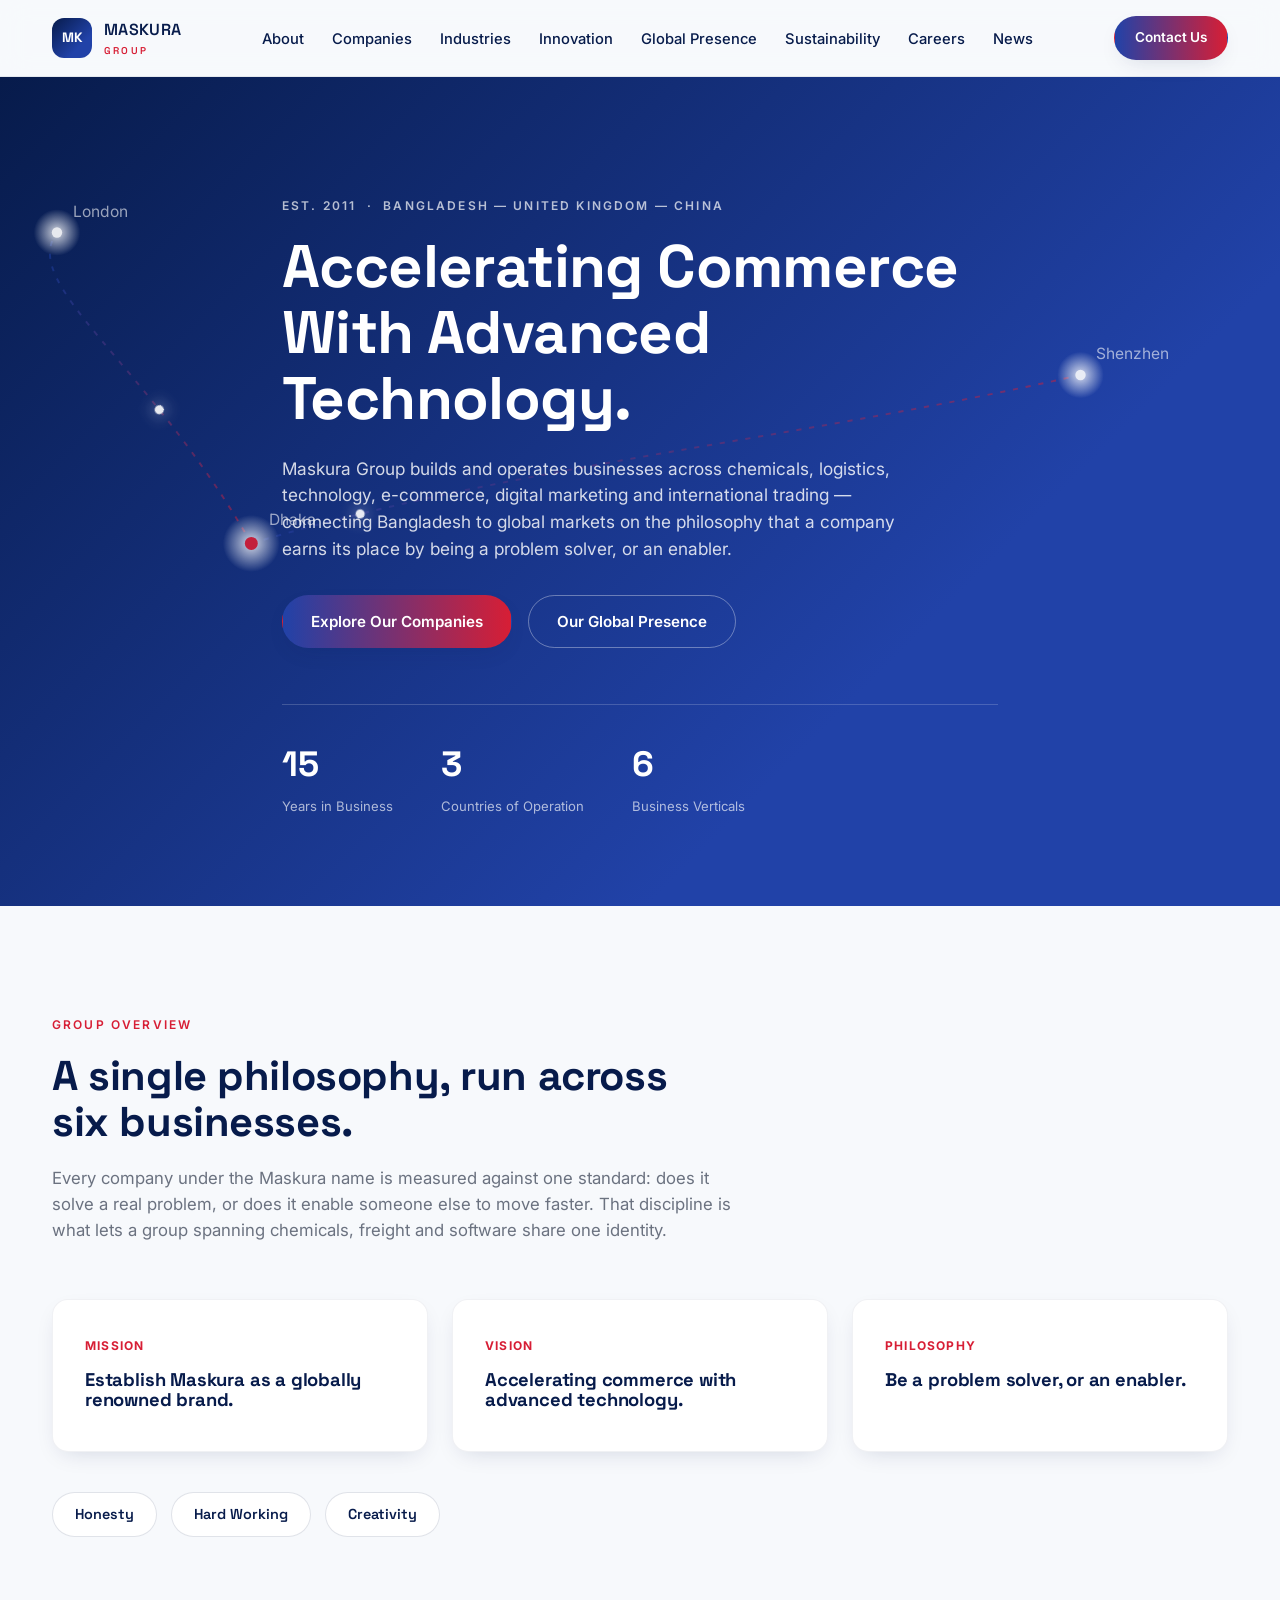
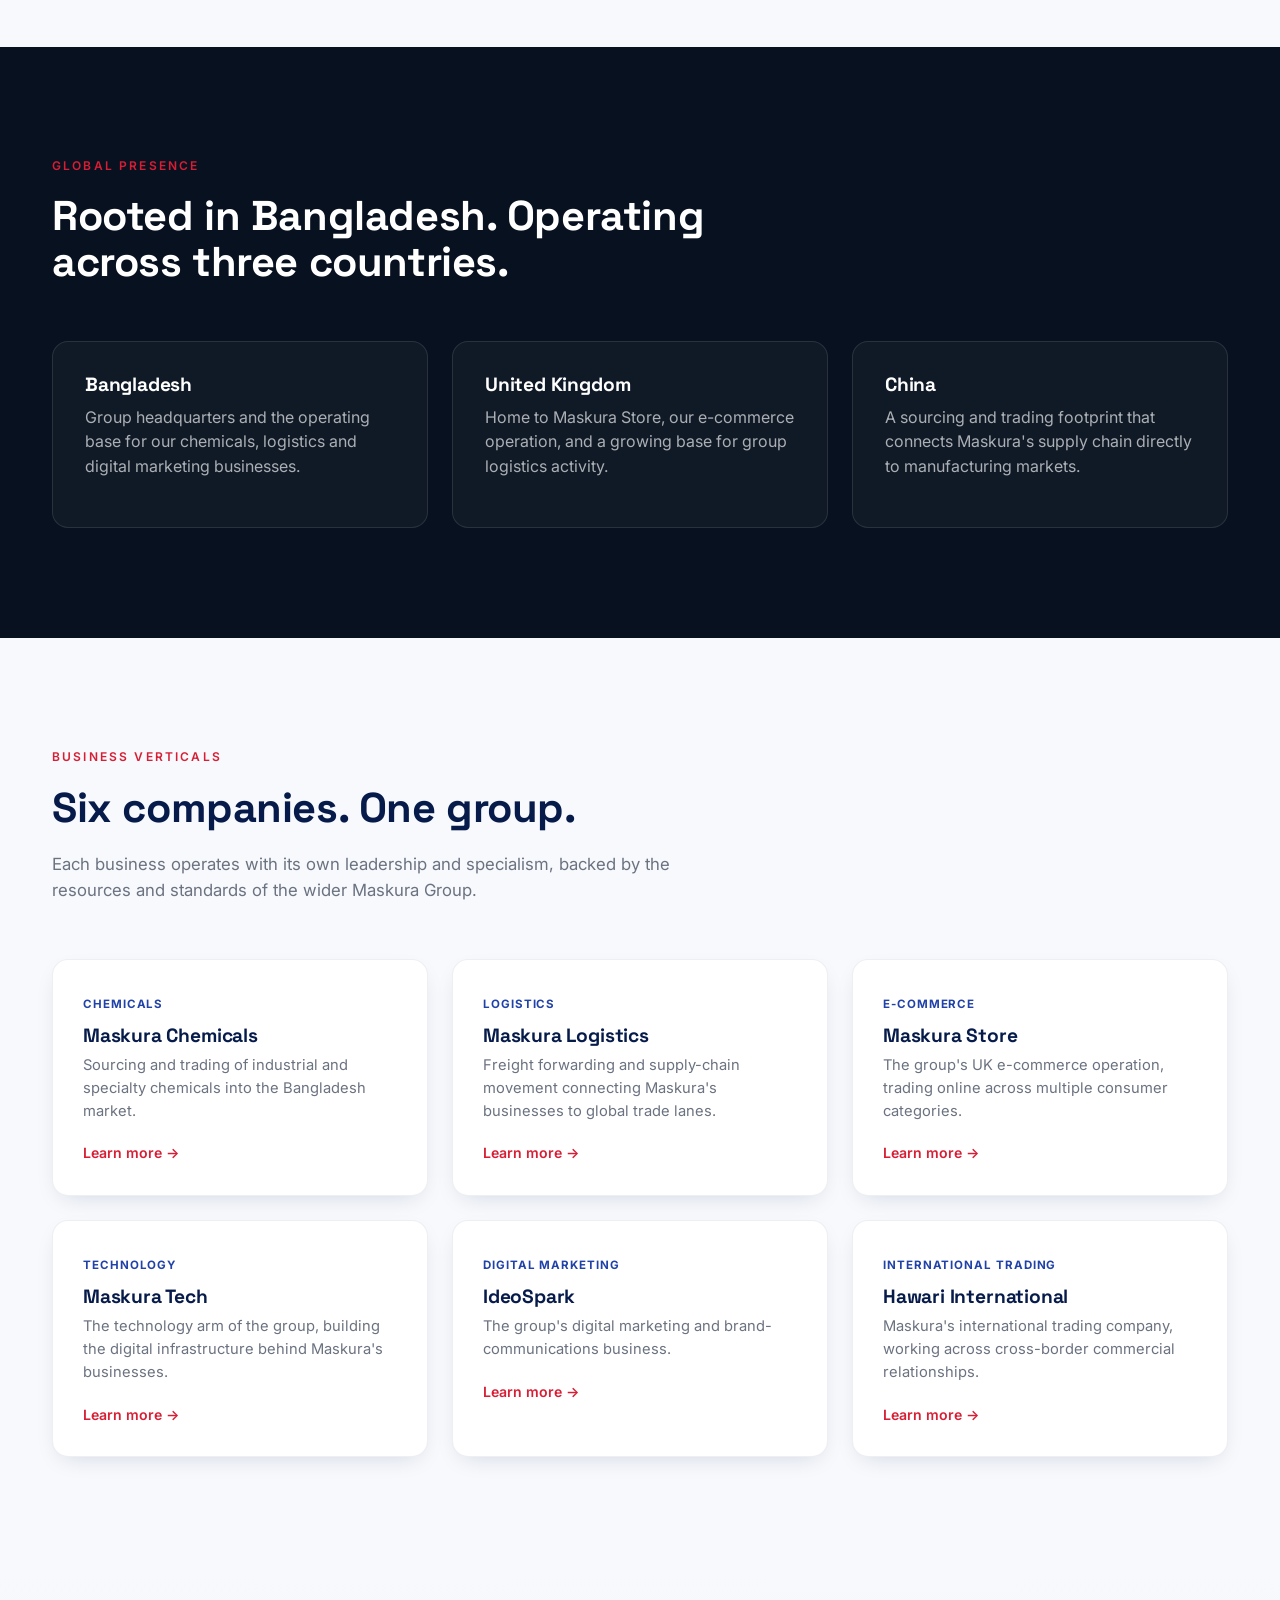
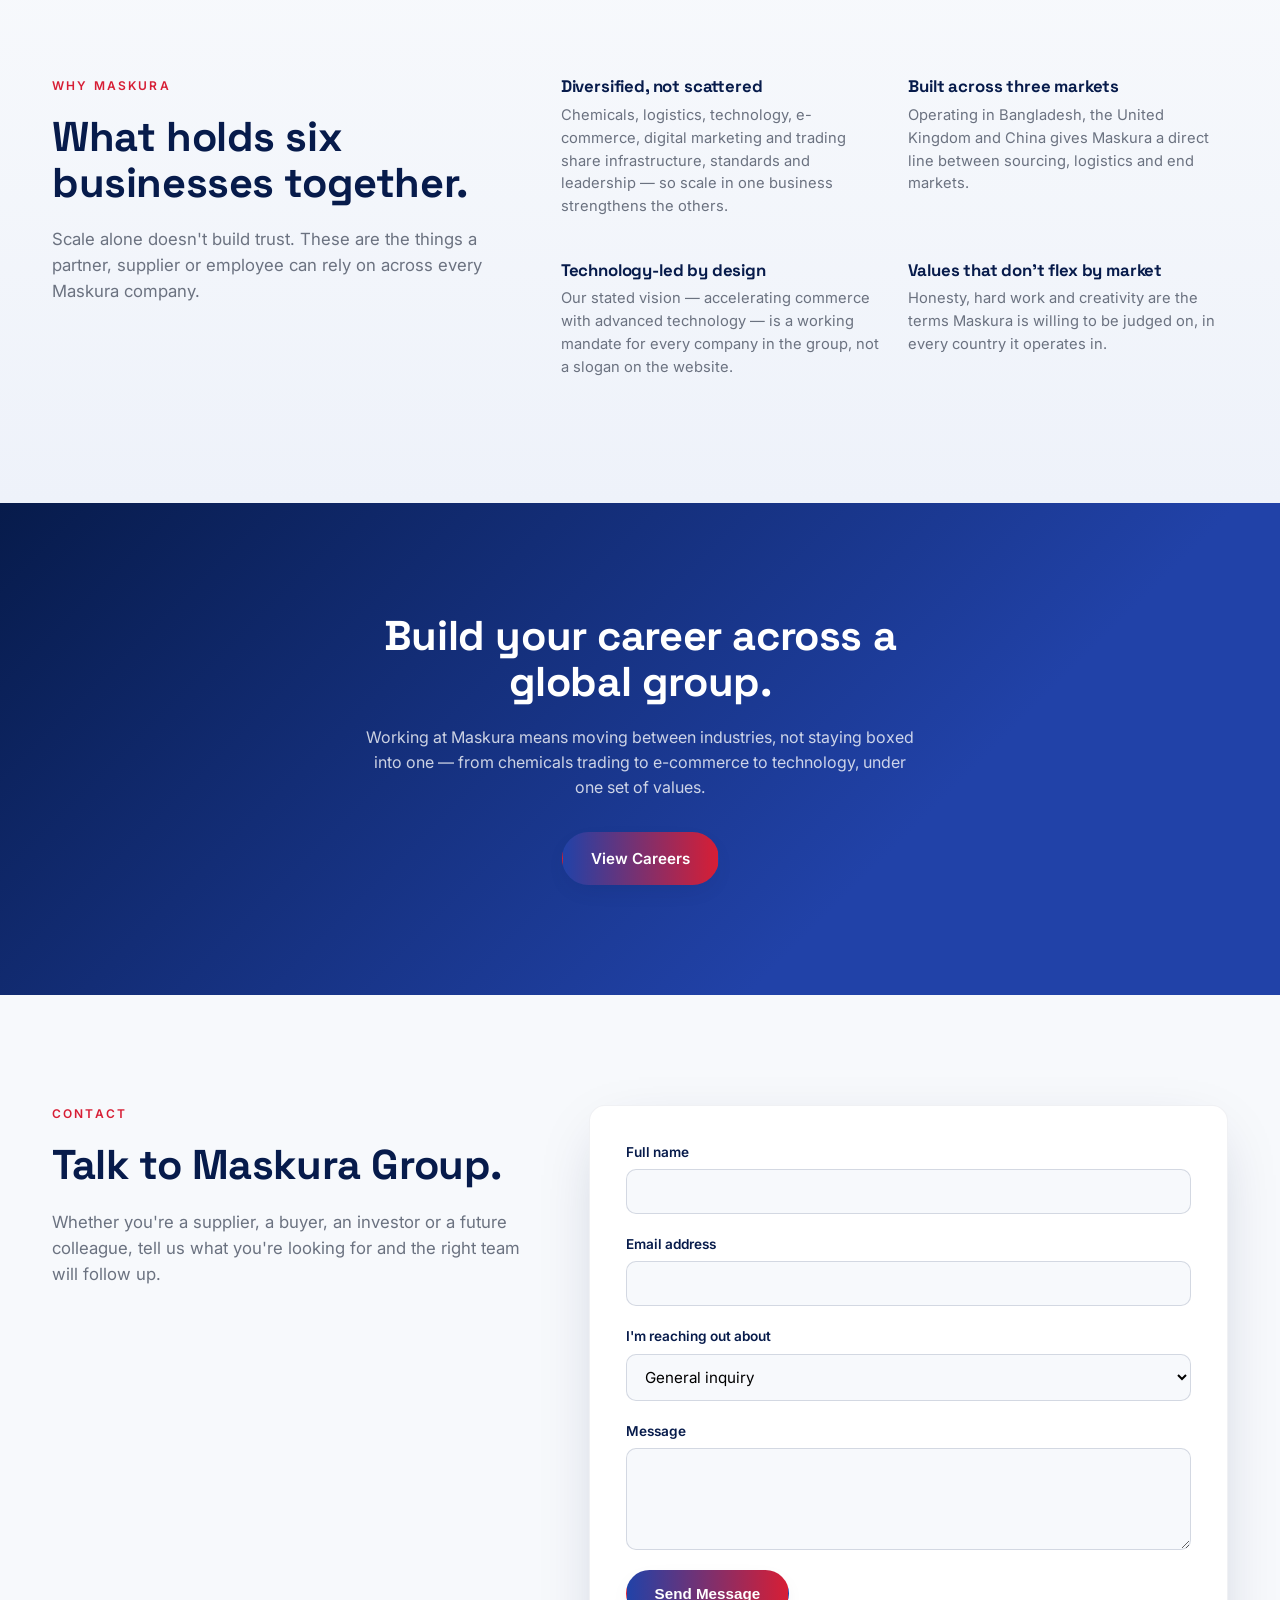
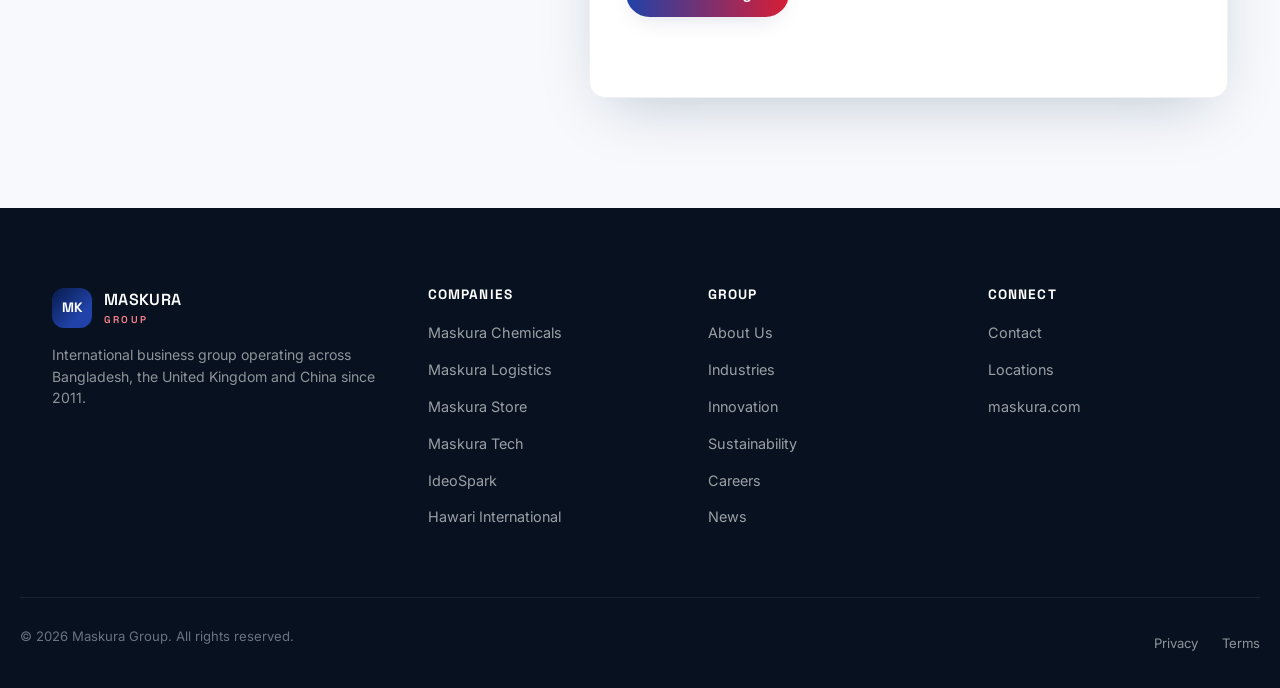
==== index.html @ 7a1eb159 "first commit" ====
<!DOCTYPE html>
<html lang="en">
<head>
<meta charset="UTF-8">
<meta name="viewport" content="width=device-width, initial-scale=1.0">
<title>Maskura Group | Accelerating Commerce With Advanced Technology</title>
<meta name="description" content="Maskura Group is an international business group operating across Bangladesh, the United Kingdom and China in chemicals, logistics, technology, e-commerce, digital marketing and international trading. Established 2011.">
<meta name="keywords" content="Maskura Group, Maskura Chemicals, Maskura Logistics, Maskura Store, Maskura Tech, IdeoSpark, Hawari International, Bangladesh conglomerate, international trading">
<link rel="canonical" href="https://maskura.com/">

<!-- Open Graph -->
<meta property="og:type" content="website">
<meta property="og:title" content="Maskura Group | Accelerating Commerce With Advanced Technology">
<meta property="og:description" content="An international business group spanning Bangladesh, the United Kingdom and China — chemicals, logistics, technology, e-commerce, digital marketing and international trading. Established 2011.">
<meta property="og:url" content="https://maskura.com/">
<meta property="og:site_name" content="Maskura Group">
<meta property="og:image" content="https://maskura.com/assets/og-image.jpg">

<!-- Twitter -->
<meta name="twitter:card" content="summary_large_image">
<meta name="twitter:title" content="Maskura Group | Accelerating Commerce With Advanced Technology">
<meta name="twitter:description" content="An international business group spanning Bangladesh, the United Kingdom and China — chemicals, logistics, technology, e-commerce, digital marketing and international trading.">

<!-- Structured Data -->
<script type="application/ld+json">
{
  "@context": "https://schema.org",
  "@type": "Organization",
  "name": "Maskura Group",
  "url": "https://maskura.com/",
  "foundingDate": "2011",
  "areaServed": ["Bangladesh", "United Kingdom", "China"],
  "slogan": "Accelerating Commerce With Advanced Technology",
  "subOrganization": [
    {"@type": "Organization", "name": "Maskura Chemicals"},
    {"@type": "Organization", "name": "Maskura Logistics"},
    {"@type": "Organization", "name": "Maskura Store"},
    {"@type": "Organization", "name": "Maskura Tech"},
    {"@type": "Organization", "name": "IdeoSpark"},
    {"@type": "Organization", "name": "Hawari International"}
  ]
}
</script>

<link rel="preconnect" href="https://fonts.googleapis.com">
<link rel="preconnect" href="https://fonts.gstatic.com" crossorigin>
<link href="https://fonts.googleapis.com/css2?family=Space+Grotesk:wght@400;500;600;700&family=Inter:wght@400;500;600;700&display=swap" rel="stylesheet">
<link rel="stylesheet" href="style.css">
</head>
<body>

<a class="skip-link" href="#main">Skip to content</a>

<!-- ============ HEADER ============ -->
<header class="site-header" id="siteHeader">
  <div class="wrap header-inner">
    <a href="index.html" class="brand" aria-label="Maskura Group home">
      <span class="brand-mark" aria-hidden="true">MK</span>
      <span class="brand-name">MASKURA<em>GROUP</em></span>
    </a>

    <nav class="main-nav" id="mainNav" aria-label="Primary">
      <ul>
        <li><a href="about.html">About</a></li>
        <li><a href="companies.html">Companies</a></li>
        <li><a href="industries.html">Industries</a></li>
        <li><a href="innovation.html">Innovation</a></li>
        <li><a href="global-presence.html">Global Presence</a></li>
        <li><a href="csr.html">Sustainability</a></li>
        <li><a href="career.html">Careers</a></li>
        <li><a href="news.html">News</a></li>
      </ul>
    </nav>

    <div class="header-actions">
      <a href="contact.html" class="btn btn-primary btn-sm">Contact Us</a>
      <button class="nav-toggle" id="navToggle" aria-expanded="false" aria-controls="mainNav" aria-label="Toggle navigation menu">
        <span></span><span></span><span></span>
      </button>
    </div>
  </div>
</header>

<main id="main">

<!-- ============ HERO ============ -->
<section class="hero" aria-labelledby="heroHeading">
  <div class="hero-bg" aria-hidden="true">
    <svg class="trade-map" viewBox="0 0 1200 640" preserveAspectRatio="xMidYMid slice">
      <defs>
        <linearGradient id="routeGrad" x1="0" y1="0" x2="1" y2="0">
          <stop offset="0%" stop-color="#2142A8"/>
          <stop offset="100%" stop-color="#D71E35"/>
        </linearGradient>
        <radialGradient id="nodeGlow">
          <stop offset="0%" stop-color="#ffffff" stop-opacity="0.9"/>
          <stop offset="100%" stop-color="#ffffff" stop-opacity="0"/>
        </radialGradient>
      </defs>

      <!-- world dot grid -->
      <g class="dot-grid" fill="#ffffff" opacity="0.06"></g>

      <!-- routes: Dhaka -> London, Dhaka -> Shenzhen -->
      <path id="routeLondon" class="route" d="M 300,360 C 220,220 120,160 150,120" fill="none" stroke="url(#routeGrad)" stroke-width="1.5" stroke-dasharray="4 6"/>
      <path id="routeShenzhen" class="route" d="M 300,360 C 500,300 720,280 940,230" fill="none" stroke="url(#routeGrad)" stroke-width="1.5" stroke-dasharray="4 6"/>

      <!-- nodes -->
      <g class="node" transform="translate(300,360)">
        <circle r="22" fill="url(#nodeGlow)"/>
        <circle r="5" fill="#D71E35"/>
        <text x="14" y="-14" class="node-label">Dhaka</text>
      </g>
      <g class="node" transform="translate(150,120)">
        <circle r="18" fill="url(#nodeGlow)"/>
        <circle r="4" fill="#ffffff"/>
        <text x="12" y="-12" class="node-label">London</text>
      </g>
      <g class="node" transform="translate(940,230)">
        <circle r="18" fill="url(#nodeGlow)"/>
        <circle r="4" fill="#ffffff"/>
        <text x="12" y="-12" class="node-label">Shenzhen</text>
      </g>

      <!-- traveling pulses -->
      <circle class="pulse" r="3.5" fill="#ffffff">
        <animateMotion dur="4.5s" repeatCount="indefinite" rotate="auto">
          <mpath href="#routeLondon"/>
        </animateMotion>
      </circle>
      <circle class="pulse" r="3.5" fill="#ffffff">
        <animateMotion dur="5.5s" begin="1.2s" repeatCount="indefinite" rotate="auto">
          <mpath href="#routeShenzhen"/>
        </animateMotion>
      </circle>
    </svg>
  </div>

  <div class="wrap hero-inner">
    <p class="eyebrow reveal">Est. 2011 &nbsp;·&nbsp; Bangladesh — United Kingdom — China</p>
    <h1 id="heroHeading" class="reveal">Accelerating Commerce<br>With Advanced Technology.</h1>
    <p class="hero-lede reveal">Maskura Group builds and operates businesses across chemicals, logistics, technology, e-commerce, digital marketing and international trading — connecting Bangladesh to global markets on the philosophy that a company earns its place by being a problem solver, or an enabler.</p>

    <div class="hero-actions reveal">
      <a href="companies.html" class="btn btn-primary magnetic">Explore Our Companies</a>
      <a href="global-presence.html" class="btn btn-ghost magnetic">Our Global Presence</a>
    </div>

    <dl class="hero-stats reveal">
      <div><dt data-counter="15">0</dt><dd>Years in Business</dd></div>
      <div><dt data-counter="3">0</dt><dd>Countries of Operation</dd></div>
      <div><dt data-counter="6">0</dt><dd>Business Verticals</dd></div>
    </dl>
  </div>
</section>

<!-- ============ GROUP OVERVIEW ============ -->
<section class="section" id="about" aria-labelledby="aboutHeading">
  <div class="wrap">
    <div class="section-head reveal">
      <p class="eyebrow">Group Overview</p>
      <h2 id="aboutHeading">A single philosophy, run across six businesses.</h2>
      <p class="section-lede">Every company under the Maskura name is measured against one standard: does it solve a real problem, or does it enable someone else to move faster. That discipline is what lets a group spanning chemicals, freight and software share one identity.</p>
    </div>

    <div class="pillar-grid">
      <div class="pillar-card reveal">
        <span class="pillar-index">Mission</span>
        <h3>Establish Maskura as a globally renowned brand.</h3>
      </div>
      <div class="pillar-card reveal">
        <span class="pillar-index">Vision</span>
        <h3>Accelerating commerce with advanced technology.</h3>
      </div>
      <div class="pillar-card reveal">
        <span class="pillar-index">Philosophy</span>
        <h3>Be a problem solver, or an enabler.</h3>
      </div>
    </div>

    <div class="values-row reveal">
      <div class="value-chip"><span>Honesty</span></div>
      <div class="value-chip"><span>Hard Working</span></div>
      <div class="value-chip"><span>Creativity</span></div>
    </div>
  </div>
</section>

<!-- ============ GLOBAL PRESENCE ============ -->
<section class="section section-dark" aria-labelledby="presenceHeading">
  <div class="wrap">
    <div class="section-head reveal">
      <p class="eyebrow">Global Presence</p>
      <h2 id="presenceHeading">Rooted in Bangladesh. Operating across three countries.</h2>
    </div>

    <div class="presence-grid">
      <div class="presence-card reveal">
        <h3>Bangladesh</h3>
        <p>Group headquarters and the operating base for our chemicals, logistics and digital marketing businesses.</p>
      </div>
      <div class="presence-card reveal">
        <h3>United Kingdom</h3>
        <p>Home to Maskura Store, our e-commerce operation, and a growing base for group logistics activity.</p>
      </div>
      <div class="presence-card reveal">
        <h3>China</h3>
        <p>A sourcing and trading footprint that connects Maskura's supply chain directly to manufacturing markets.</p>
      </div>
    </div>
  </div>
</section>

<!-- ============ BUSINESS VERTICALS / COMPANIES ============ -->
<section class="section" id="companies" aria-labelledby="companiesHeading">
  <div class="wrap">
    <div class="section-head reveal">
      <p class="eyebrow">Business Verticals</p>
      <h2 id="companiesHeading">Six companies. One group.</h2>
      <p class="section-lede">Each business operates with its own leadership and specialism, backed by the resources and standards of the wider Maskura Group.</p>
    </div>

    <div class="company-grid">
      <a class="company-card reveal" href="company-details.html?co=chemicals">
        <span class="company-sector">Chemicals</span>
        <h3>Maskura Chemicals</h3>
        <p>Sourcing and trading of industrial and specialty chemicals into the Bangladesh market.</p>
        <span class="card-cta">Learn more →</span>
      </a>
      <a class="company-card reveal" href="company-details.html?co=logistics">
        <span class="company-sector">Logistics</span>
        <h3>Maskura Logistics</h3>
        <p>Freight forwarding and supply-chain movement connecting Maskura's businesses to global trade lanes.</p>
        <span class="card-cta">Learn more →</span>
      </a>
      <a class="company-card reveal" href="company-details.html?co=store">
        <span class="company-sector">E-Commerce</span>
        <h3>Maskura Store</h3>
        <p>The group's UK e-commerce operation, trading online across multiple consumer categories.</p>
        <span class="card-cta">Learn more →</span>
      </a>
      <a class="company-card reveal" href="company-details.html?co=tech">
        <span class="company-sector">Technology</span>
        <h3>Maskura Tech</h3>
        <p>The technology arm of the group, building the digital infrastructure behind Maskura's businesses.</p>
        <span class="card-cta">Learn more →</span>
      </a>
      <a class="company-card reveal" href="company-details.html?co=ideospark">
        <span class="company-sector">Digital Marketing</span>
        <h3>IdeoSpark</h3>
        <p>The group's digital marketing and brand-communications business.</p>
        <span class="card-cta">Learn more →</span>
      </a>
      <a class="company-card reveal" href="company-details.html?co=hawari">
        <span class="company-sector">International Trading</span>
        <h3>Hawari International</h3>
        <p>Maskura's international trading company, working across cross-border commercial relationships.</p>
        <span class="card-cta">Learn more →</span>
      </a>
    </div>
  </div>
</section>

<!-- ============ WHY MASKURA ============ -->
<section class="section section-tint" aria-labelledby="whyHeading">
  <div class="wrap why-grid">
    <div class="reveal">
      <p class="eyebrow">Why Maskura</p>
      <h2 id="whyHeading">What holds six businesses together.</h2>
      <p class="section-lede">Scale alone doesn't build trust. These are the things a partner, supplier or employee can rely on across every Maskura company.</p>
    </div>
    <div class="why-list">
      <div class="why-item reveal">
        <h3>Diversified, not scattered</h3>
        <p>Chemicals, logistics, technology, e-commerce, digital marketing and trading share infrastructure, standards and leadership — so scale in one business strengthens the others.</p>
      </div>
      <div class="why-item reveal">
        <h3>Built across three markets</h3>
        <p>Operating in Bangladesh, the United Kingdom and China gives Maskura a direct line between sourcing, logistics and end markets.</p>
      </div>
      <div class="why-item reveal">
        <h3>Technology-led by design</h3>
        <p>Our stated vision — accelerating commerce with advanced technology — is a working mandate for every company in the group, not a slogan on the website.</p>
      </div>
      <div class="why-item reveal">
        <h3>Values that don't flex by market</h3>
        <p>Honesty, hard work and creativity are the terms Maskura is willing to be judged on, in every country it operates in.</p>
      </div>
    </div>
  </div>
</section>

<!-- ============ CAREER CTA ============ -->
<section class="section career-cta" aria-labelledby="careerHeading">
  <div class="wrap career-inner reveal">
    <h2 id="careerHeading">Build your career across a global group.</h2>
    <p>Working at Maskura means moving between industries, not staying boxed into one — from chemicals trading to e-commerce to technology, under one set of values.</p>
    <a href="career.html" class="btn btn-primary magnetic">View Careers</a>
  </div>
</section>

<!-- ============ CONTACT ============ -->
<section class="section" id="contact" aria-labelledby="contactHeading">
  <div class="wrap contact-grid">
    <div class="reveal">
      <p class="eyebrow">Contact</p>
      <h2 id="contactHeading">Talk to Maskura Group.</h2>
      <p class="section-lede">Whether you're a supplier, a buyer, an investor or a future colleague, tell us what you're looking for and the right team will follow up.</p>
    </div>

    <form class="contact-form reveal" id="contactForm">
      <div class="form-row">
        <label for="name">Full name</label>
        <input type="text" id="name" name="name" required autocomplete="name">
      </div>
      <div class="form-row">
        <label for="email">Email address</label>
        <input type="email" id="email" name="email" required autocomplete="email">
      </div>
      <div class="form-row">
        <label for="subject">I'm reaching out about</label>
        <select id="subject" name="subject">
          <option>General inquiry</option>
          <option>Supplier / sourcing</option>
          <option>Partnership / investment</option>
          <option>Careers</option>
          <option>Media</option>
        </select>
      </div>
      <div class="form-row">
        <label for="message">Message</label>
        <textarea id="message" name="message" rows="4" required></textarea>
      </div>
      <button type="submit" class="btn btn-primary">Send Message</button>
      <p class="form-note" id="formNote" role="status" aria-live="polite"></p>
    </form>
  </div>
</section>

</main>

<!-- ============ FOOTER ============ -->
<footer class="site-footer"><div class="wrap footer-grid">
<div class="footer-brand"><a href="index.html" class="brand footer-logo"><span class="brand-mark">MK</span><span class="brand-name">MASKURA<em>GROUP</em></span></a><p>International business group operating across Bangladesh, the United Kingdom and China since 2011.</p></div>
<div class="footer-col"><h4>Companies</h4><ul><li><a href="company-details.html?co=chemicals">Maskura Chemicals</a></li><li><a href="company-details.html?co=logistics">Maskura Logistics</a></li><li><a href="company-details.html?co=store">Maskura Store</a></li><li><a href="company-details.html?co=tech">Maskura Tech</a></li><li><a href="company-details.html?co=ideospark">IdeoSpark</a></li><li><a href="company-details.html?co=hawari">Hawari International</a></li></ul></div>
<div class="footer-col"><h4>Group</h4><ul><li><a href="about.html">About Us</a></li><li><a href="industries.html">Industries</a></li><li><a href="innovation.html">Innovation</a></li><li><a href="csr.html">Sustainability</a></li><li><a href="career.html">Careers</a></li><li><a href="news.html">News</a></li></ul></div>
<div class="footer-col"><h4>Connect</h4><ul><li><a href="contact.html">Contact</a></li><li><a href="global-presence.html">Locations</a></li><li><a href="https://maskura.com/">maskura.com</a></li></ul></div>
</div><div class="wrap footer-bottom"><p>© <span id="year"></span> Maskura Group. All rights reserved.</p><div class="footer-legal"><a href="privacy.html">Privacy</a><a href="terms.html">Terms</a></div></div></footer>

<script src="script.js"></script>
</body>
</html>
---- style.css ----
/* ===========================================================
   MASKURA GROUP — DESIGN SYSTEM
   Palette: Deep Navy #071B4B / Royal Blue #2142A8 / Crimson #D71E35
   Type: Space Grotesk (display) + Inter (body)
   =========================================================== */

:root{
  --navy: #071B4B;
  --royal: #2142A8;
  --crimson: #D71E35;
  --bg-light: #F7F9FC;
  --bg-dark: #07111F;
  --text: #111111;
  --grey: #6B7280;
  --success: #16A34A;
  --white: #FFFFFF;

  --font-display: "Space Grotesk", sans-serif;
  --font-body: "Inter", sans-serif;

  --radius-sm: 10px;
  --radius-md: 16px;
  --radius-lg: 28px;

  --shadow-soft: 0 20px 60px -20px rgba(7,27,75,0.25);
  --shadow-tight: 0 8px 24px -10px rgba(7,27,75,0.18);

  --gradient-brand: linear-gradient(135deg, var(--navy) 0%, var(--royal) 70%);
  --gradient-accent: linear-gradient(90deg, var(--royal), var(--crimson));

  --max-w: 1240px;
  --transition: 0.35s cubic-bezier(.2,.8,.2,1);
}

*{ box-sizing: border-box; }
html{ scroll-behavior: smooth; }

@media (prefers-reduced-motion: reduce){
  html{ scroll-behavior: auto; }
  *{ animation-duration: 0.01ms !important; animation-iteration-count: 1 !important; transition-duration: 0.01ms !important; }
}

body{
  margin: 0;
  font-family: var(--font-body);
  color: var(--text);
  background: var(--bg-light);
  -webkit-font-smoothing: antialiased;
  line-height: 1.55;
}

h1,h2,h3,h4{
  font-family: var(--font-display);
  color: var(--navy);
  margin: 0 0 0.5em;
  line-height: 1.1;
  letter-spacing: -0.01em;
}

p{ margin: 0 0 1em; color: var(--grey); }
a{ color: inherit; text-decoration: none; }
img{ max-width: 100%; display: block; }
ul{ list-style: none; margin: 0; padding: 0; }

.wrap{
  max-width: var(--max-w);
  margin: 0 auto;
  padding: 0 32px;
}

.skip-link{
  position: absolute; left: -999px; top: 0;
  background: var(--navy); color: var(--white);
  padding: 12px 20px; z-index: 999; border-radius: 0 0 8px 0;
}
.skip-link:focus{ left: 0; }

a:focus-visible, button:focus-visible, input:focus-visible, textarea:focus-visible, select:focus-visible{
  outline: 3px solid var(--royal);
  outline-offset: 2px;
}

/* ============ BUTTONS ============ */
.btn{
  display: inline-flex; align-items: center; gap: 8px;
  padding: 14px 28px;
  border-radius: 999px;
  font-weight: 600;
  font-size: 0.95rem;
  border: 1.5px solid transparent;
  cursor: pointer;
  transition: transform var(--transition), box-shadow var(--transition), background var(--transition);
}
.btn-primary{
  background: var(--gradient-accent);
  color: var(--white);
  box-shadow: var(--shadow-tight);
}
.btn-primary:hover{ transform: translateY(-2px); box-shadow: var(--shadow-soft); }
.btn-ghost{
  background: transparent;
  color: var(--navy);
  border-color: rgba(7,27,75,0.25);
}
.btn-ghost:hover{ background: rgba(7,27,75,0.06); }
.btn-sm{ padding: 10px 20px; font-size: 0.85rem; }

/* ============ HEADER ============ */
.site-header{
  position: sticky; top: 0; z-index: 100;
  background: rgba(247,249,252,0.85);
  backdrop-filter: blur(14px) saturate(140%);
  border-bottom: 1px solid rgba(7,27,75,0.08);
  transition: box-shadow var(--transition);
}
.site-header.scrolled{ box-shadow: var(--shadow-tight); }

.header-inner{
  display: flex; align-items: center; justify-content: space-between;
  height: 76px;
}

.brand{ display: flex; align-items: center; gap: 12px; }
.brand-mark{
  width: 40px; height: 40px; border-radius: 12px;
  background: var(--gradient-brand);
  color: var(--white);
  font-family: var(--font-display); font-weight: 700; font-size: 0.85rem;
  display: flex; align-items: center; justify-content: center;
}
.brand-name{
  font-family: var(--font-display); font-weight: 600; letter-spacing: 0.02em;
  color: var(--navy); font-size: 1rem;
}
.brand-name em{ display: block; font-style: normal; font-size: 0.62rem; letter-spacing: 0.22em; color: var(--crimson); }

.main-nav ul{ display: flex; gap: 28px; }
.main-nav a{
  font-size: 0.92rem; font-weight: 500; color: var(--navy);
  position: relative; padding: 6px 0;
}
.main-nav a::after{
  content: ""; position: absolute; left: 0; bottom: 0; height: 2px; width: 0;
  background: var(--gradient-accent); transition: width var(--transition);
}
.main-nav a:hover::after{ width: 100%; }

.header-actions{ display: flex; align-items: center; gap: 16px; }
.nav-toggle{
  display: none; flex-direction: column; gap: 5px;
  background: none; border: none; cursor: pointer; padding: 8px;
}
.nav-toggle span{ width: 22px; height: 2px; background: var(--navy); }

/* ============ HERO ============ */
.hero{
  position: relative;
  overflow: hidden;
  background: var(--gradient-brand);
  padding: 120px 0 90px;
  color: var(--white);
}
.hero-bg{ position: absolute; inset: 0; z-index: 0; opacity: 0.9; }
.trade-map{ width: 100%; height: 100%; }
.route{ opacity: 0.55; }
.node-label{ fill: rgba(255,255,255,0.65); font-family: var(--font-body); font-size: 12px; }
.pulse{ filter: drop-shadow(0 0 6px rgba(255,255,255,0.9)); }

.hero-inner{ position: relative; z-index: 1; max-width: 780px; }
.eyebrow{
  text-transform: uppercase; letter-spacing: 0.18em; font-size: 0.75rem;
  color: rgba(255,255,255,0.7); font-weight: 600; margin-bottom: 18px;
}
.section .eyebrow{ color: var(--crimson); }
.hero h1{
  color: var(--white); font-size: clamp(2.4rem, 5vw, 3.75rem); margin-bottom: 0.4em;
}
.hero-lede{ color: rgba(255,255,255,0.82); font-size: 1.08rem; max-width: 620px; }
.hero-actions{ display: flex; gap: 16px; margin: 32px 0 56px; flex-wrap: wrap; }
.hero .btn-ghost{ color: var(--white); border-color: rgba(255,255,255,0.35); }
.hero .btn-ghost:hover{ background: rgba(255,255,255,0.1); }

.hero-stats{
  display: flex; gap: 48px; margin: 0; padding-top: 32px;
  border-top: 1px solid rgba(255,255,255,0.18);
}
.hero-stats dt{
  font-family: var(--font-display); font-size: 2.2rem; font-weight: 700; color: var(--white);
}
.hero-stats dd{ margin: 4px 0 0; font-size: 0.82rem; color: rgba(255,255,255,0.65); }

/* ============ SECTIONS ============ */
.section{ padding: 110px 0; }
.section-dark{ background: var(--bg-dark); color: var(--white); }
.section-dark h2, .section-dark h3{ color: var(--white); }
.section-dark p{ color: rgba(255,255,255,0.65); }
.section-tint{ background: linear-gradient(180deg, var(--bg-light), #EEF2FA); }

.section-head{ max-width: 680px; margin-bottom: 56px; }
.section-lede{ font-size: 1.05rem; }
h2{ font-size: clamp(1.9rem, 3.4vw, 2.6rem); }

/* Pillars */
.pillar-grid{
  display: grid; grid-template-columns: repeat(3, 1fr); gap: 24px; margin-bottom: 40px;
}
.pillar-card{
  background: var(--white); border-radius: var(--radius-md);
  padding: 32px; box-shadow: var(--shadow-tight);
  border: 1px solid rgba(7,27,75,0.06);
  transition: transform var(--transition);
}
.pillar-card:hover{ transform: translateY(-6px); }
.pillar-index{
  display: inline-block; font-size: 0.75rem; font-weight: 700; letter-spacing: 0.1em;
  text-transform: uppercase; color: var(--crimson); margin-bottom: 14px;
}
.pillar-card h3{ font-size: 1.15rem; }

.values-row{ display: flex; gap: 14px; flex-wrap: wrap; }
.value-chip{
  padding: 10px 22px; border-radius: 999px;
  background: var(--white); border: 1.5px solid rgba(7,27,75,0.12);
  font-family: var(--font-display); font-weight: 600; font-size: 0.9rem; color: var(--navy);
}

/* Global presence */
.presence-grid{ display: grid; grid-template-columns: repeat(3, 1fr); gap: 24px; }
.presence-card{
  background: rgba(255,255,255,0.04);
  border: 1px solid rgba(255,255,255,0.1);
  border-radius: var(--radius-md);
  padding: 32px;
}
.presence-card h3{ color: var(--white); font-size: 1.2rem; }

/* Company cards */
.company-grid{ display: grid; grid-template-columns: repeat(3, 1fr); gap: 24px; }
.company-card{
  display: block; background: var(--white); border-radius: var(--radius-md);
  padding: 30px; border: 1px solid rgba(7,27,75,0.07);
  box-shadow: var(--shadow-tight);
  transition: transform var(--transition), box-shadow var(--transition), border-color var(--transition);
}
.company-card:hover{
  transform: translateY(-6px);
  box-shadow: var(--shadow-soft);
  border-color: var(--royal);
}
.company-sector{
  font-size: 0.72rem; font-weight: 700; text-transform: uppercase; letter-spacing: 0.08em;
  color: var(--royal);
}
.company-card h3{ margin: 10px 0 8px; font-size: 1.2rem; }
.company-card p{ font-size: 0.92rem; margin-bottom: 18px; }
.card-cta{ font-weight: 600; font-size: 0.88rem; color: var(--crimson); }

/* Why grid */
.why-grid{ display: grid; grid-template-columns: 0.8fr 1.2fr; gap: 64px; align-items: start; }
.why-list{ display: grid; grid-template-columns: 1fr 1fr; gap: 28px; }
.why-item h3{ font-size: 1.05rem; margin-bottom: 8px; }
.why-item p{ font-size: 0.92rem; }

/* Career CTA */
.career-cta{
  background: var(--gradient-brand);
  color: var(--white);
  text-align: center;
}
.career-inner{ max-width: 620px; margin: 0 auto; }
.career-cta h2{ color: var(--white); }
.career-cta p{ color: rgba(255,255,255,0.78); margin-bottom: 32px; }

/* Contact */
.contact-grid{ display: grid; grid-template-columns: 0.85fr 1.15fr; gap: 64px; }
.contact-form{
  background: var(--white); padding: 36px; border-radius: var(--radius-md);
  box-shadow: var(--shadow-soft); border: 1px solid rgba(7,27,75,0.06);
}
.form-row{ margin-bottom: 20px; display: flex; flex-direction: column; gap: 6px; }
.form-row label{ font-size: 0.85rem; font-weight: 600; color: var(--navy); }
.form-row input, .form-row select, .form-row textarea{
  font-family: var(--font-body); font-size: 0.95rem;
  padding: 12px 14px; border-radius: var(--radius-sm);
  border: 1.5px solid rgba(7,27,75,0.15); background: var(--bg-light);
  resize: vertical;
}
.form-note{ margin-top: 14px; font-size: 0.85rem; color: var(--success); min-height: 1.2em; }

/* ============ FOOTER ============ */
.site-footer{ background: var(--bg-dark); color: rgba(255,255,255,0.65); padding: 80px 0 0; }
.footer-grid{
  display: grid; grid-template-columns: 1.4fr 1fr 1fr 1fr; gap: 40px;
  padding-bottom: 56px; border-bottom: 1px solid rgba(255,255,255,0.08);
}
.footer-brand{ display: flex; flex-direction: column; gap: 16px; }
.footer-brand p{ color: rgba(255,255,255,0.55); font-size: 0.88rem; }
.footer-col h4{ color: var(--white); font-size: 0.85rem; text-transform: uppercase; letter-spacing: 0.08em; margin-bottom: 18px; }
.footer-col li{ margin-bottom: 12px; }
.footer-col a{ font-size: 0.9rem; color: rgba(255,255,255,0.6); transition: color var(--transition); }
.footer-col a:hover{ color: var(--white); }

.footer-bottom{
  display: flex; justify-content: space-between; align-items: center;
  padding: 28px 0; font-size: 0.82rem;
}
.footer-legal{ display: flex; gap: 24px; }
.footer-legal a{ color: rgba(255,255,255,0.55); }

/* ============ SCROLL REVEAL ============ */
.reveal{
  opacity: 0; transform: translateY(24px);
  transition: opacity 0.7s ease, transform 0.7s ease;
}
.reveal.is-visible{ opacity: 1; transform: translateY(0); }

/* ============ RESPONSIVE ============ */
@media (max-width: 1024px){
  .why-grid{ grid-template-columns: 1fr; }
  .contact-grid{ grid-template-columns: 1fr; }
  .pillar-grid, .presence-grid, .company-grid{ grid-template-columns: repeat(2, 1fr); }
  .footer-grid{ grid-template-columns: 1fr 1fr; }
}

@media (max-width: 768px){
  .main-nav{
    position: fixed; inset: 76px 0 0 0; background: var(--bg-light);
    transform: translateX(100%); transition: transform var(--transition);
    padding: 32px; overflow-y: auto;
  }
  .main-nav.is-open{ transform: translateX(0); }
  .main-nav ul{ flex-direction: column; gap: 20px; }
  .nav-toggle{ display: flex; }
  .header-actions .btn-sm{ display: none; }

  .pillar-grid, .presence-grid, .company-grid, .why-list{ grid-template-columns: 1fr; }
  .hero-stats{ flex-wrap: wrap; gap: 32px; }
  .section{ padding: 72px 0; }
  .wrap{ padding: 0 20px; }
}

/* ============ EXTENDED MULTI-PAGE SYSTEM ============ */
body.nav-open{overflow:hidden}.main-nav a[aria-current=page]{color:var(--royal);font-weight:600}.main-nav a[aria-current=page]::after{width:100%}.footer-logo .brand-name{color:#fff}.footer-logo .brand-name em{color:#ff8390}
.page-hero{position:relative;overflow:hidden;padding:92px 0 98px;background:var(--gradient-brand);color:#fff}.page-grid{position:absolute;inset:0;opacity:.35;background-image:linear-gradient(rgba(255,255,255,.035) 1px,transparent 1px),linear-gradient(90deg,rgba(255,255,255,.035) 1px,transparent 1px);background-size:46px 46px;mask-image:linear-gradient(90deg,#000,transparent 82%)}.page-hero::after{content:"";position:absolute;right:-190px;bottom:-390px;width:620px;height:620px;border:1px solid rgba(255,255,255,.12);border-radius:50%;box-shadow:0 0 0 78px rgba(255,255,255,.025),0 0 0 156px rgba(255,255,255,.015)}.page-hero-inner{position:relative;z-index:1;max-width:900px}.page-hero h1{color:#fff;font-size:clamp(2.5rem,5vw,4.25rem);margin-bottom:20px}.page-hero-lede{max-width:720px;color:rgba(255,255,255,.78);font-size:1.1rem}.breadcrumbs{display:flex;gap:10px;margin-bottom:34px;color:rgba(255,255,255,.55);font-size:.78rem}.breadcrumbs a:hover{color:#fff}.btn-light{color:#fff;border-color:rgba(255,255,255,.4)}.btn-light:hover{background:rgba(255,255,255,.1)}
.split{display:grid;grid-template-columns:.85fr 1.15fr;gap:76px;align-items:start}.prose p{font-size:1.04rem}.prose p+p{margin-top:18px}.info-grid{display:grid;grid-template-columns:repeat(3,1fr);gap:24px}.info-grid.four{grid-template-columns:repeat(4,1fr)}.info-grid.two{grid-template-columns:repeat(2,1fr)}.info-card{padding:32px;min-height:235px;border:1px solid rgba(7,27,75,.08);border-radius:var(--radius-md);background:#fff;box-shadow:var(--shadow-tight)}.info-card>span{display:block;margin-bottom:54px;color:var(--crimson);font:700 .74rem var(--font-display)}.info-card h3{font-size:1.12rem}.section-dark .info-card{background:rgba(255,255,255,.045);border-color:rgba(255,255,255,.1);box-shadow:none}.section-dark .info-card h3{color:#fff}.section-dark .info-card p{color:rgba(255,255,255,.62)}.section-dark .info-card>span{color:rgba(255,255,255,.4)}.cta-band{padding:72px 0;background:linear-gradient(135deg,#edf1fa,#f9fafc)}.cta-inner{display:flex;align-items:center;justify-content:space-between;gap:30px}.cta-inner h2{margin:0;max-width:760px}
.timeline{max-width:900px;margin-left:auto;border-top:1px solid rgba(7,27,75,.12)}.timeline-row{display:grid;grid-template-columns:100px 1fr;gap:30px;padding:30px 0;border-bottom:1px solid rgba(7,27,75,.12)}.timeline-row>strong{color:var(--crimson);font:700 .85rem var(--font-display)}.timeline-row h3{margin-bottom:6px}
.company-full{min-height:360px;display:flex;flex-direction:column}.company-full .card-cta{margin-top:auto}.company-badge{display:flex;align-items:center;justify-content:center;width:54px;height:54px;margin-bottom:26px;border-radius:16px;color:#fff;background:var(--gradient-brand);font:700 .8rem var(--font-display)}
.industry-list{border-top:1px solid rgba(7,27,75,.12)}.industry-row{display:grid;grid-template-columns:70px minmax(0,1fr) auto;gap:30px;align-items:center;padding:38px 0;border-bottom:1px solid rgba(7,27,75,.12)}.industry-row>strong{color:rgba(7,27,75,.35);font:700 .8rem var(--font-display)}.industry-row div>span{color:var(--crimson);font-size:.7rem;font-weight:700;text-transform:uppercase;letter-spacing:.1em}.industry-row h2{margin:7px 0 10px;font-size:clamp(1.65rem,3vw,2.35rem)}.industry-row p{max-width:680px;margin:0}.industry-row>a{color:var(--crimson);font-weight:700;font-size:.86rem}.steps{display:grid;grid-template-columns:repeat(4,1fr);gap:18px}.steps>div{padding:28px;min-height:195px;background:#fff;border:1px solid rgba(7,27,75,.08);border-radius:var(--radius-md);box-shadow:var(--shadow-tight)}.steps span{display:flex;align-items:center;justify-content:center;width:36px;height:36px;margin-bottom:30px;border-radius:50%;color:#fff;background:var(--gradient-brand);font:700 .72rem var(--font-display)}
.stack-grid{display:grid;gap:16px}.stack-grid .info-card{min-height:0;padding:26px;display:grid;grid-template-columns:45px 1fr;column-gap:18px}.stack-grid .info-card>span{grid-row:1/3;margin:0;display:flex;align-items:center;justify-content:center;width:42px;height:42px;border-radius:12px;background:#edf1fa;color:var(--royal)}.stack-grid .info-card h3,.stack-grid .info-card p{grid-column:2}.stack-grid .info-card p{margin:0}
.route-map{position:relative;min-height:470px;overflow:hidden;border:1px solid rgba(255,255,255,.08);border-radius:var(--radius-lg);background:radial-gradient(circle at 55% 55%,rgba(33,66,168,.35),transparent 60%),rgba(255,255,255,.02)}.route-line{position:absolute;left:15%;right:14%;top:51%;height:2px;background:linear-gradient(90deg,rgba(255,255,255,.18),var(--crimson),rgba(255,255,255,.18));transform:rotate(5deg)}.map-node{position:absolute;color:#fff;font:600 .9rem var(--font-display)}.map-node i{display:block;width:18px;height:18px;margin-bottom:12px;border:5px solid rgba(255,255,255,.2);border-radius:50%;background:#fff;box-sizing:content-box}.map-node.bd i{background:var(--crimson)}.map-node.uk{left:14%;top:28%}.map-node.bd{left:52%;top:58%}.map-node.cn{right:13%;top:34%}.country-grid{display:grid;grid-template-columns:repeat(3,1fr);gap:24px}.country-card{padding:34px;background:#fff;border:1px solid rgba(7,27,75,.08);border-radius:var(--radius-md);box-shadow:var(--shadow-tight)}.country-card>b{display:flex;align-items:center;justify-content:center;width:52px;height:52px;margin-bottom:32px;border-radius:14px;color:#fff;background:var(--gradient-brand);font:700 .76rem var(--font-display)}.country-card>span{color:var(--crimson);font-size:.68rem;font-weight:700;text-transform:uppercase;letter-spacing:.1em}.country-card h2{margin-top:9px}
.job-list{display:grid;gap:14px}.job-card{display:flex;justify-content:space-between;align-items:center;gap:24px;padding:28px 30px;background:#fff;border:1px solid rgba(7,27,75,.08);border-radius:var(--radius-md);box-shadow:var(--shadow-tight)}.job-card span{display:block;margin-bottom:7px;color:var(--crimson);font-size:.68rem;font-weight:700;text-transform:uppercase;letter-spacing:.1em}.job-card h3,.job-card p{margin-bottom:4px}
.news-grid{display:grid;grid-template-columns:repeat(3,1fr);gap:24px}.news-card{overflow:hidden;border:1px solid rgba(7,27,75,.08);border-radius:var(--radius-md);background:#fff;box-shadow:var(--shadow-tight);transition:transform var(--transition),box-shadow var(--transition)}.news-card:hover{transform:translateY(-5px);box-shadow:var(--shadow-soft)}.news-card>div:last-child{padding:28px}.news-card h3{font-size:1.15rem}.news-card a{color:var(--crimson);font-weight:700;font-size:.86rem}.news-type{display:block;margin-bottom:10px;color:var(--royal);font-size:.67rem;font-weight:700;text-transform:uppercase;letter-spacing:.1em}.story-art{position:relative;min-height:210px;display:flex;align-items:flex-end;padding:25px;overflow:hidden;background:linear-gradient(135deg,var(--navy),var(--royal) 65%,var(--crimson))}.story-art::before,.story-art::after{content:"";position:absolute;border:1px solid rgba(255,255,255,.18);border-radius:50%}.story-art::before{width:220px;height:220px;right:-50px;top:-75px}.story-art::after{width:120px;height:120px;left:-25px;bottom:-45px}.story-art span{position:relative;color:rgba(255,255,255,.7);font:700 .7rem var(--font-display);letter-spacing:.12em}.article-layout{display:grid;grid-template-columns:180px minmax(0,720px);gap:70px;justify-content:center}.article-aside{position:sticky;top:115px;align-self:start;display:grid;gap:28px;color:var(--navy);font:700 .72rem/1.2 var(--font-display);letter-spacing:.1em}.article-aside a{color:var(--crimson);letter-spacing:0}.article-body{font-size:1.06rem}.article-body .lead{font-size:1.22rem;color:var(--navy)}.article-body h2{margin:2em 0 .65em}.article-body p{margin-bottom:1.2em}.article-body blockquote{margin:36px 0;padding:26px 30px;border-left:4px solid var(--crimson);background:#edf1fa;color:var(--navy);font:600 1.12rem/1.5 var(--font-display)}
.contact-path{margin-top:36px;border-top:1px solid rgba(7,27,75,.1)}.contact-path article{display:grid;grid-template-columns:42px 1fr;gap:15px;padding:20px 0;border-bottom:1px solid rgba(7,27,75,.1)}.contact-path strong{color:var(--crimson);font:700 .72rem var(--font-display)}.contact-path h3{font-size:1rem;margin-bottom:4px}.contact-path p{font-size:.85rem;margin:0}
.facts{display:grid;grid-template-columns:repeat(3,1fr);gap:14px}.fact-card{padding:24px;border:1px solid rgba(255,255,255,.1);border-radius:var(--radius-md);background:rgba(255,255,255,.05)}.fact-card span{display:block;margin-bottom:17px;color:rgba(255,255,255,.45);font-size:.67rem;text-transform:uppercase;letter-spacing:.1em}.fact-card strong{color:#fff;font:600 .95rem var(--font-display)}
.legal-layout{display:grid;grid-template-columns:220px minmax(0,760px);gap:75px;justify-content:center}.legal-nav{position:sticky;top:110px;align-self:start;display:grid;gap:13px;padding:24px;background:#fff;border:1px solid rgba(7,27,75,.08);border-radius:var(--radius-md)}.legal-nav a{color:var(--grey);font-size:.84rem}.legal-content h2{margin:1.8em 0 .55em}.legal-note{padding:18px;background:#fff5e6;border:1px solid #efd4aa;border-radius:var(--radius-sm);color:#704c13}.updated{margin-top:45px;padding-top:18px;border-top:1px solid rgba(7,27,75,.1);font-size:.82rem}
@media(max-width:1100px){.info-grid.four{grid-template-columns:repeat(2,1fr)}.news-grid{grid-template-columns:repeat(2,1fr)}.steps{grid-template-columns:repeat(2,1fr)}}
@media(max-width:900px){.split,.article-layout,.legal-layout{grid-template-columns:1fr;gap:42px}.info-grid,.country-grid{grid-template-columns:1fr}.company-grid{grid-template-columns:repeat(2,1fr)}.article-aside,.legal-nav{position:static}.legal-nav{grid-template-columns:repeat(2,1fr)}}
@media(max-width:768px){.page-hero{padding:68px 0 75px}.page-hero h1{font-size:clamp(2.2rem,11vw,3.2rem)}.cta-inner,.job-card{align-items:flex-start;flex-direction:column}.info-grid.four,.info-grid.two,.company-grid,.news-grid,.steps{grid-template-columns:1fr}.industry-row{grid-template-columns:44px 1fr;gap:18px}.industry-row>a{grid-column:2}.route-map{min-height:330px}.map-node{font-size:.7rem}.facts{grid-template-columns:1fr}.legal-nav{grid-template-columns:1fr}.article-aside{grid-template-columns:1fr auto}.contact-form{padding:26px 22px}}
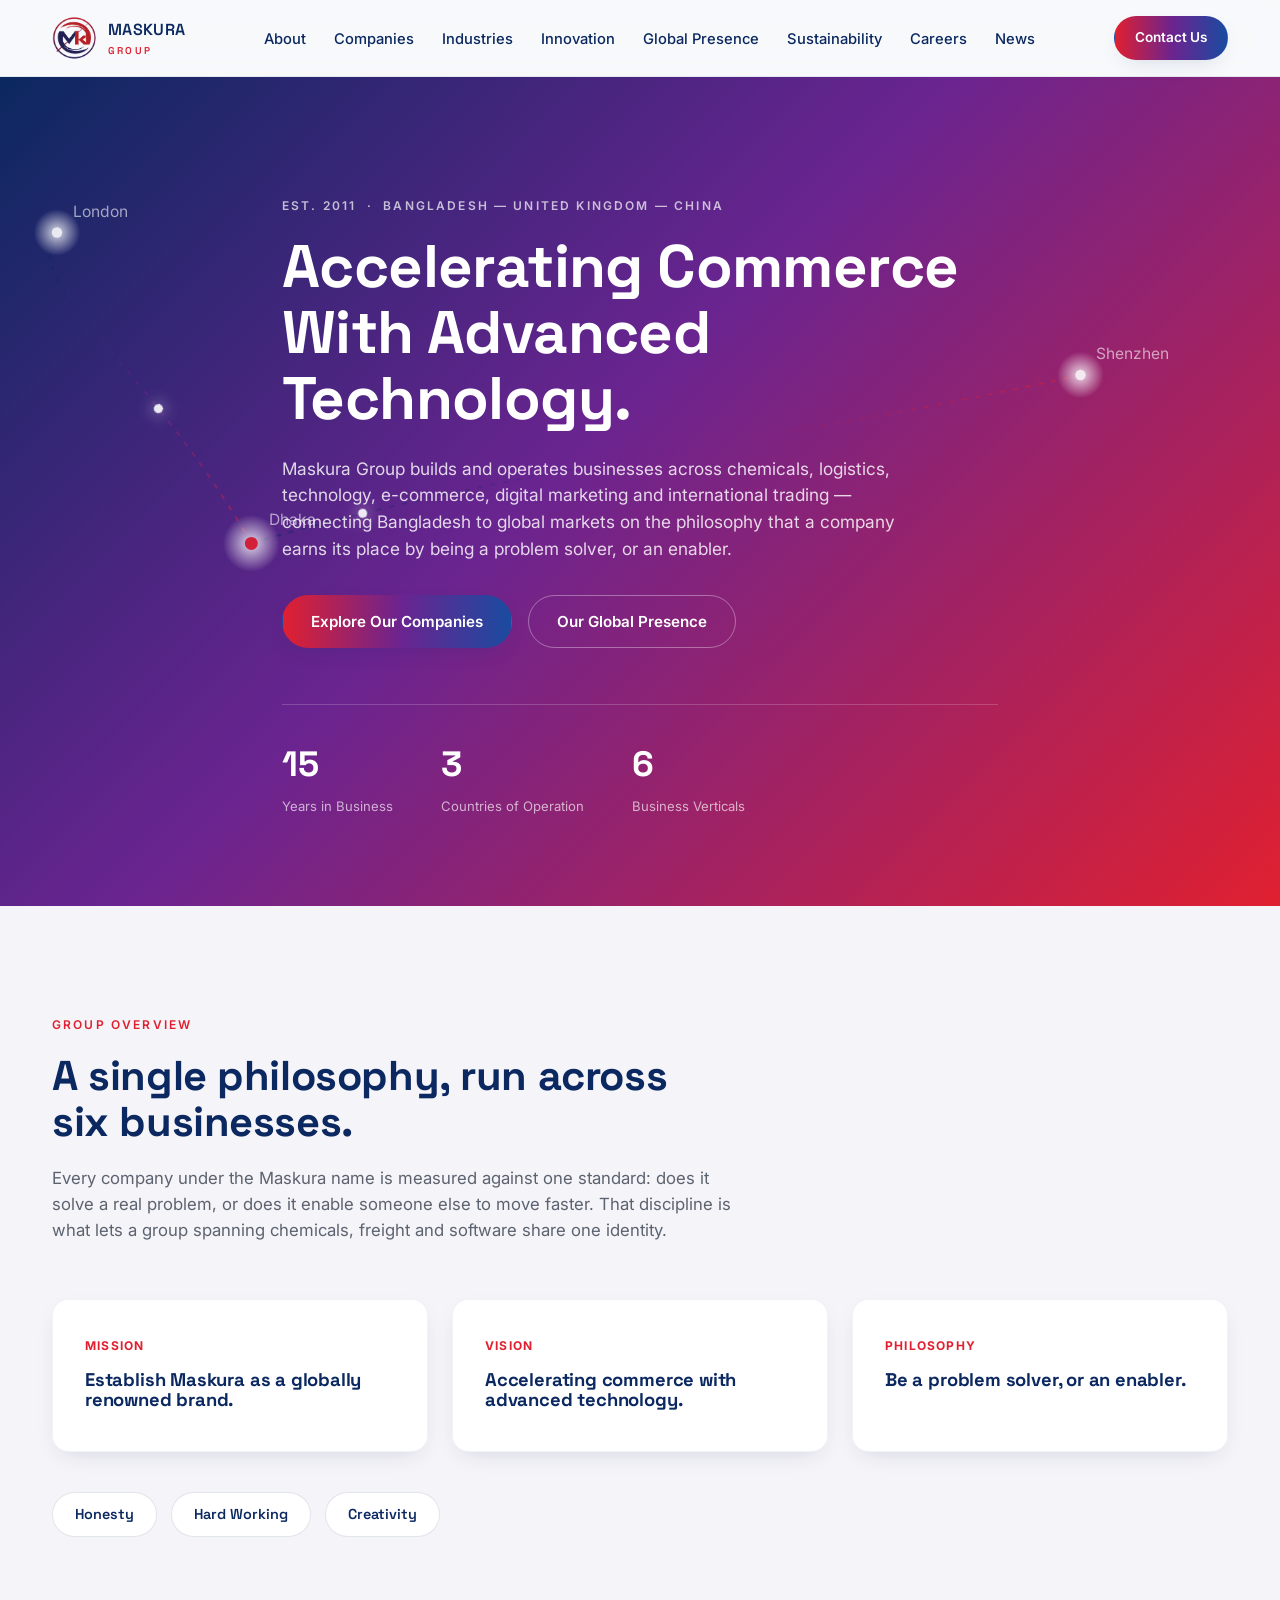
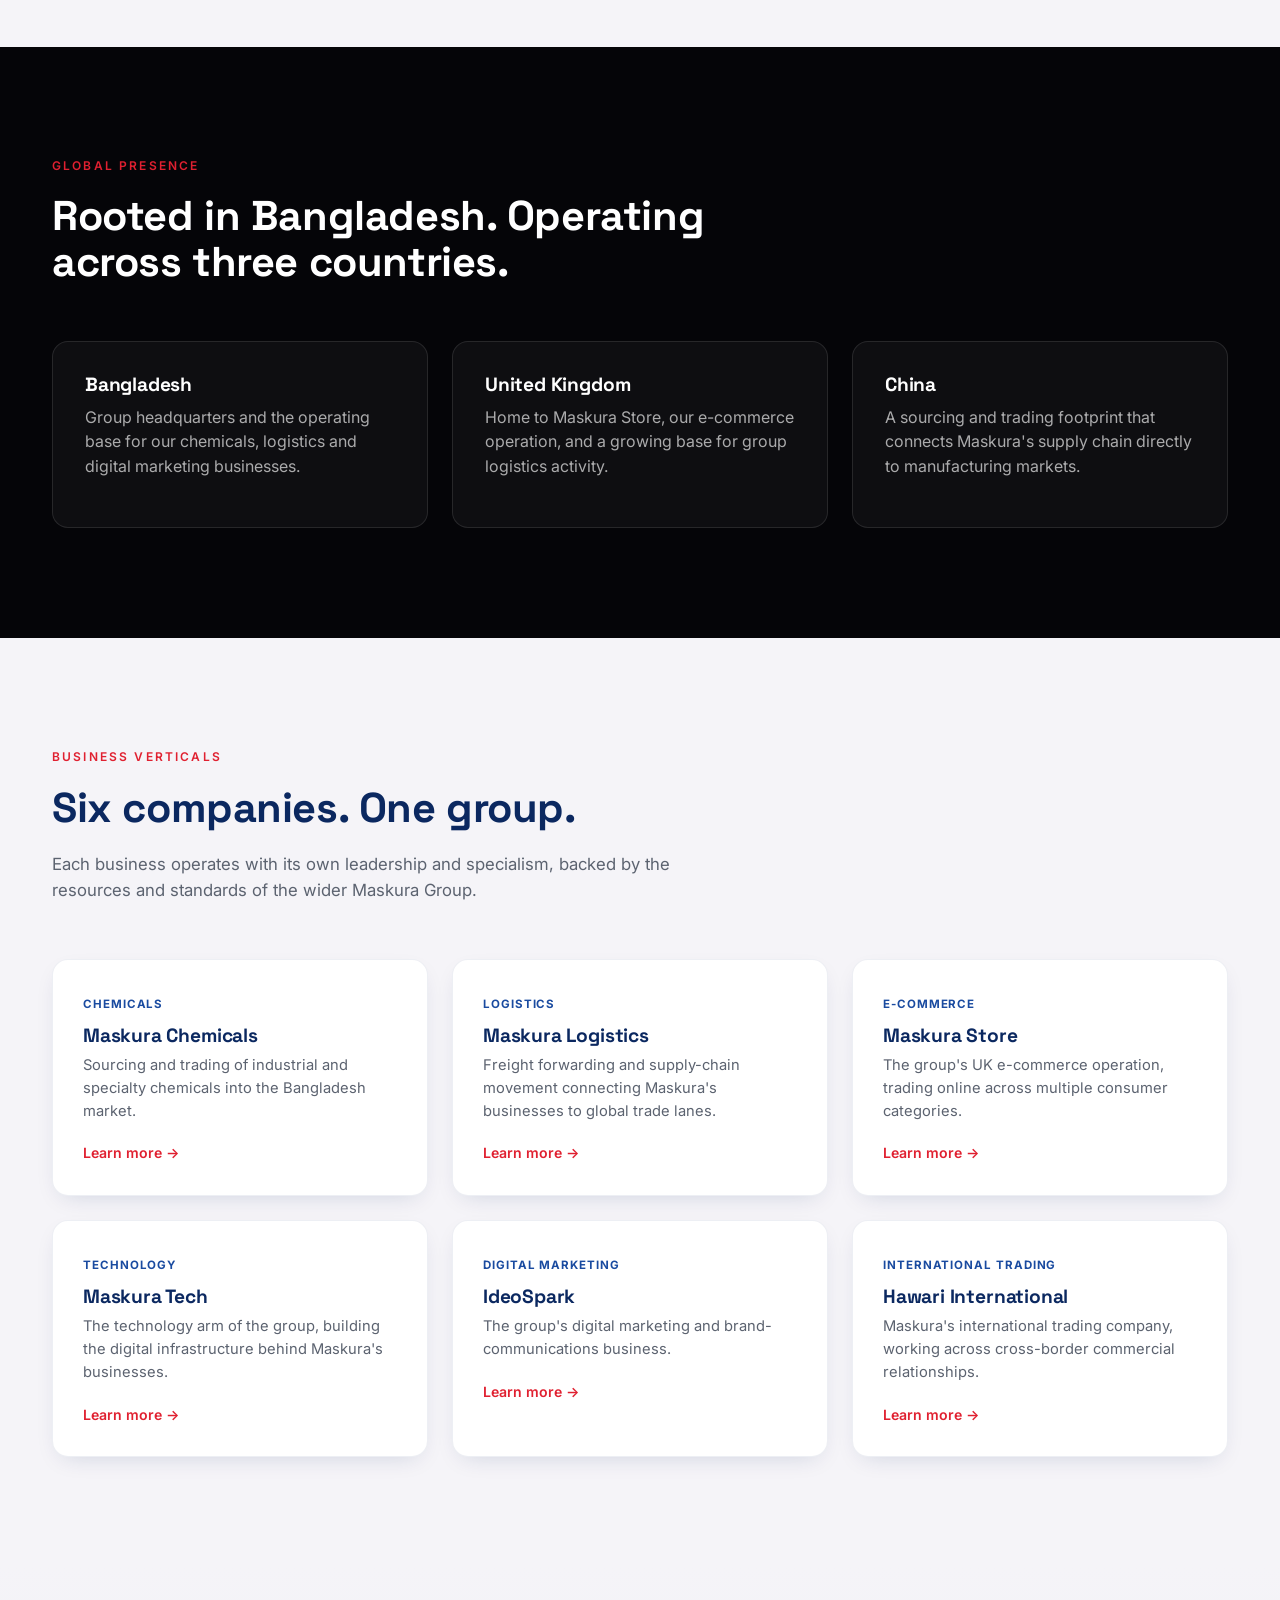
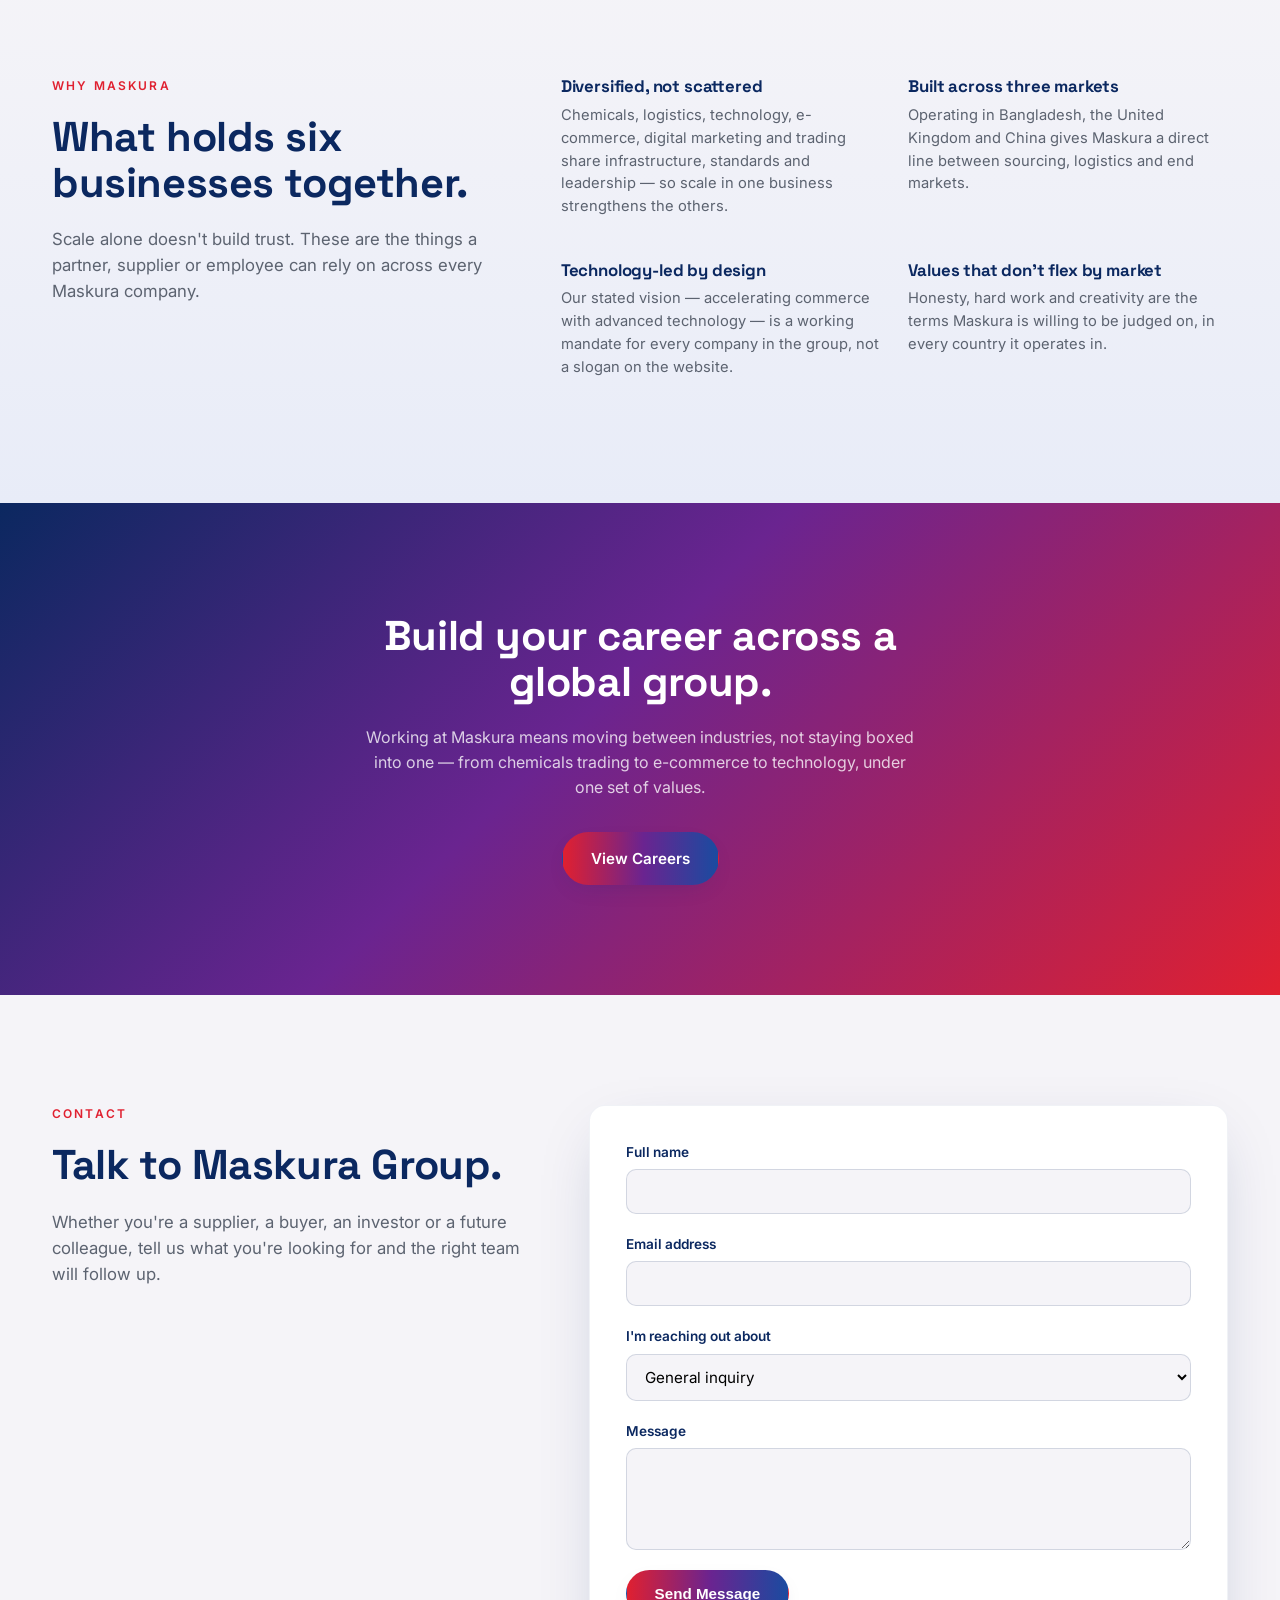
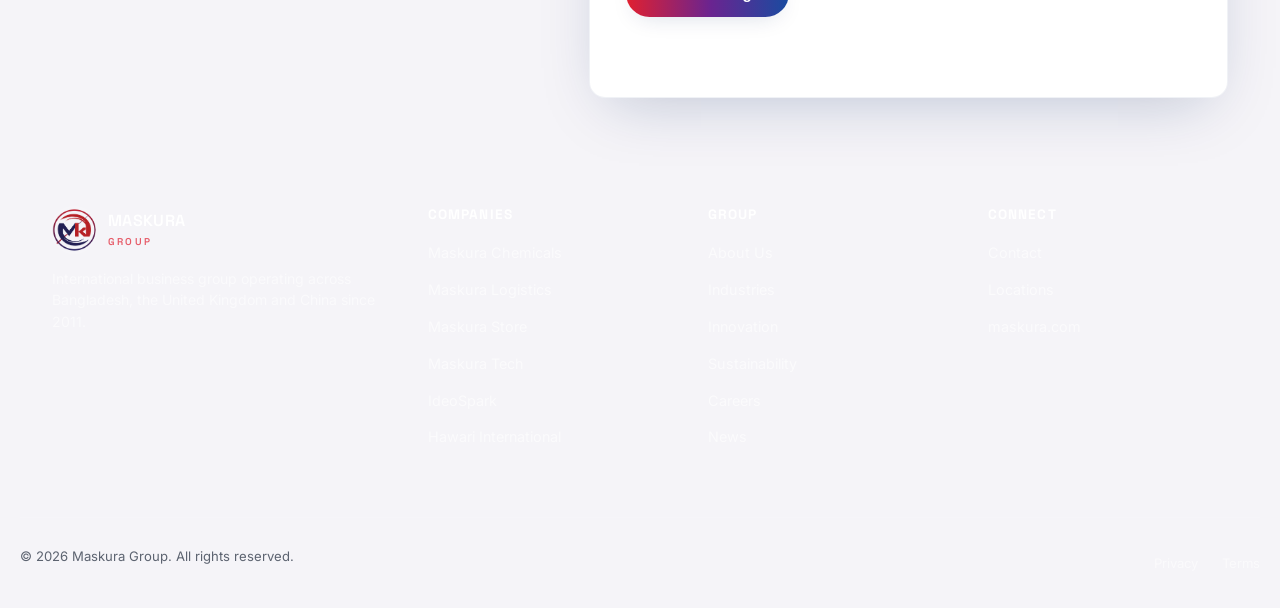
==== commit ea436079: "color" ====
--- a/index.html
+++ b/index.html
@@ -42,6 +42,7 @@
 }
 </script>
 
+<link rel="icon" href="Logo.png" type="image/png">
 <link rel="preconnect" href="https://fonts.googleapis.com">
 <link rel="preconnect" href="https://fonts.gstatic.com" crossorigin>
 <link href="https://fonts.googleapis.com/css2?family=Space+Grotesk:wght@400;500;600;700&family=Inter:wght@400;500;600;700&display=swap" rel="stylesheet">
@@ -55,7 +56,7 @@
 <header class="site-header" id="siteHeader">
   <div class="wrap header-inner">
     <a href="index.html" class="brand" aria-label="Maskura Group home">
-      <span class="brand-mark" aria-hidden="true">MK</span>
+      <img src="Logo.png" alt="" class="brand-logo" width="44" height="44">
       <span class="brand-name">MASKURA<em>GROUP</em></span>
     </a>
 
@@ -89,8 +90,9 @@
     <svg class="trade-map" viewBox="0 0 1200 640" preserveAspectRatio="xMidYMid slice">
       <defs>
         <linearGradient id="routeGrad" x1="0" y1="0" x2="1" y2="0">
-          <stop offset="0%" stop-color="#2142A8"/>
-          <stop offset="100%" stop-color="#D71E35"/>
+          <stop offset="0%" stop-color="#0B2860"/>
+          <stop offset="50%" stop-color="#6A2490"/>
+          <stop offset="100%" stop-color="#E02030"/>
         </linearGradient>
         <radialGradient id="nodeGlow">
           <stop offset="0%" stop-color="#ffffff" stop-opacity="0.9"/>
@@ -108,7 +110,7 @@
       <!-- nodes -->
       <g class="node" transform="translate(300,360)">
         <circle r="22" fill="url(#nodeGlow)"/>
-        <circle r="5" fill="#D71E35"/>
+        <circle r="5" fill="#E02030"/>
         <text x="14" y="-14" class="node-label">Dhaka</text>
       </g>
       <g class="node" transform="translate(150,120)">
@@ -341,7 +343,7 @@
 
 <!-- ============ FOOTER ============ -->
 <footer class="site-footer"><div class="wrap footer-grid">
-<div class="footer-brand"><a href="index.html" class="brand footer-logo"><span class="brand-mark">MK</span><span class="brand-name">MASKURA<em>GROUP</em></span></a><p>International business group operating across Bangladesh, the United Kingdom and China since 2011.</p></div>
+<div class="footer-brand"><a href="index.html" class="brand footer-logo"><img src="Logo.png" alt="" class="brand-logo" width="44" height="44"><span class="brand-name">MASKURA<em>GROUP</em></span></a><p>International business group operating across Bangladesh, the United Kingdom and China since 2011.</p></div>
 <div class="footer-col"><h4>Companies</h4><ul><li><a href="company-details.html?co=chemicals">Maskura Chemicals</a></li><li><a href="company-details.html?co=logistics">Maskura Logistics</a></li><li><a href="company-details.html?co=store">Maskura Store</a></li><li><a href="company-details.html?co=tech">Maskura Tech</a></li><li><a href="company-details.html?co=ideospark">IdeoSpark</a></li><li><a href="company-details.html?co=hawari">Hawari International</a></li></ul></div>
 <div class="footer-col"><h4>Group</h4><ul><li><a href="about.html">About Us</a></li><li><a href="industries.html">Industries</a></li><li><a href="innovation.html">Innovation</a></li><li><a href="csr.html">Sustainability</a></li><li><a href="career.html">Careers</a></li><li><a href="news.html">News</a></li></ul></div>
 <div class="footer-col"><h4>Connect</h4><ul><li><a href="contact.html">Contact</a></li><li><a href="global-presence.html">Locations</a></li><li><a href="https://maskura.com/">maskura.com</a></li></ul></div>
--- a/style.css
+++ b/style.css
@@ -1,19 +1,27 @@
 /* ===========================================================
    MASKURA GROUP — DESIGN SYSTEM
-   Palette: Deep Navy #071B4B / Royal Blue #2142A8 / Crimson #D71E35
+   Palette derived from Logo.png:
+   Midnight Blue #0B2860 / Purple #6A2490 / Crimson #E02030
    Type: Space Grotesk (display) + Inter (body)
    =========================================================== */
 
 :root{
-  --navy: #071B4B;
-  --royal: #2142A8;
-  --crimson: #D71E35;
-  --bg-light: #F7F9FC;
-  --bg-dark: #07111F;
-  --text: #111111;
-  --grey: #6B7280;
+  --navy: #0B2860;
+  --royal: #1A4BA0;
+  --purple: #6A2490;
+  --crimson: #E02030;
+  --bg-light: #F5F4F8;
+  --bg-tint: #EDE8F4;
+  --bg-tint-alt: #E8ECF8;
+  --bg-dark: #050508;
+  --text: #0A0A12;
+  --grey: #5C6370;
   --success: #16A34A;
   --white: #FFFFFF;
+
+  --navy-rgb: 11, 40, 96;
+  --purple-rgb: 106, 36, 144;
+  --crimson-rgb: 224, 32, 48;
 
   --font-display: "Space Grotesk", sans-serif;
   --font-body: "Inter", sans-serif;
@@ -22,11 +30,12 @@
   --radius-md: 16px;
   --radius-lg: 28px;
 
-  --shadow-soft: 0 20px 60px -20px rgba(7,27,75,0.25);
-  --shadow-tight: 0 8px 24px -10px rgba(7,27,75,0.18);
-
-  --gradient-brand: linear-gradient(135deg, var(--navy) 0%, var(--royal) 70%);
-  --gradient-accent: linear-gradient(90deg, var(--royal), var(--crimson));
+  --shadow-soft: 0 20px 60px -20px rgba(var(--navy-rgb), 0.25);
+  --shadow-tight: 0 8px 24px -10px rgba(var(--navy-rgb), 0.18);
+
+  --gradient-brand: linear-gradient(135deg, var(--navy) 0%, var(--purple) 45%, var(--crimson) 100%);
+  --gradient-accent: linear-gradient(90deg, var(--crimson) 0%, var(--purple) 52%, var(--royal) 100%);
+  --gradient-ring: linear-gradient(160deg, var(--crimson) 0%, var(--purple) 48%, var(--navy) 100%);
 
   --max-w: 1240px;
   --transition: 0.35s cubic-bezier(.2,.8,.2,1);
@@ -100,9 +109,9 @@
 .btn-ghost{
   background: transparent;
   color: var(--navy);
-  border-color: rgba(7,27,75,0.25);
-}
-.btn-ghost:hover{ background: rgba(7,27,75,0.06); }
+  border-color: rgba(var(--navy-rgb), 0.25);
+}
+.btn-ghost:hover{ background: rgba(var(--navy-rgb), 0.06); }
 .btn-sm{ padding: 10px 20px; font-size: 0.85rem; }
 
 /* ============ HEADER ============ */
@@ -110,7 +119,7 @@
   position: sticky; top: 0; z-index: 100;
   background: rgba(247,249,252,0.85);
   backdrop-filter: blur(14px) saturate(140%);
-  border-bottom: 1px solid rgba(7,27,75,0.08);
+  border-bottom: 1px solid rgba(var(--navy-rgb), 0.08);
   transition: box-shadow var(--transition);
 }
 .site-header.scrolled{ box-shadow: var(--shadow-tight); }
@@ -121,12 +130,11 @@
 }
 
 .brand{ display: flex; align-items: center; gap: 12px; }
-.brand-mark{
-  width: 40px; height: 40px; border-radius: 12px;
-  background: var(--gradient-brand);
-  color: var(--white);
-  font-family: var(--font-display); font-weight: 700; font-size: 0.85rem;
-  display: flex; align-items: center; justify-content: center;
+.brand-logo{
+  width: 44px; height: 44px;
+  object-fit: contain;
+  border-radius: 50%;
+  flex-shrink: 0;
 }
 .brand-name{
   font-family: var(--font-display); font-weight: 600; letter-spacing: 0.02em;
@@ -194,7 +202,7 @@
 .section-dark{ background: var(--bg-dark); color: var(--white); }
 .section-dark h2, .section-dark h3{ color: var(--white); }
 .section-dark p{ color: rgba(255,255,255,0.65); }
-.section-tint{ background: linear-gradient(180deg, var(--bg-light), #EEF2FA); }
+.section-tint{ background: linear-gradient(180deg, var(--bg-light), var(--bg-tint-alt)); }
 
 .section-head{ max-width: 680px; margin-bottom: 56px; }
 .section-lede{ font-size: 1.05rem; }
@@ -207,7 +215,7 @@
 .pillar-card{
   background: var(--white); border-radius: var(--radius-md);
   padding: 32px; box-shadow: var(--shadow-tight);
-  border: 1px solid rgba(7,27,75,0.06);
+  border: 1px solid rgba(var(--navy-rgb), 0.06);
   transition: transform var(--transition);
 }
 .pillar-card:hover{ transform: translateY(-6px); }
@@ -220,7 +228,7 @@
 .values-row{ display: flex; gap: 14px; flex-wrap: wrap; }
 .value-chip{
   padding: 10px 22px; border-radius: 999px;
-  background: var(--white); border: 1.5px solid rgba(7,27,75,0.12);
+  background: var(--white); border: 1.5px solid rgba(var(--navy-rgb), 0.12);
   font-family: var(--font-display); font-weight: 600; font-size: 0.9rem; color: var(--navy);
 }
 
@@ -238,7 +246,7 @@
 .company-grid{ display: grid; grid-template-columns: repeat(3, 1fr); gap: 24px; }
 .company-card{
   display: block; background: var(--white); border-radius: var(--radius-md);
-  padding: 30px; border: 1px solid rgba(7,27,75,0.07);
+  padding: 30px; border: 1px solid rgba(var(--navy-rgb), 0.07);
   box-shadow: var(--shadow-tight);
   transition: transform var(--transition), box-shadow var(--transition), border-color var(--transition);
 }
@@ -275,20 +283,21 @@
 .contact-grid{ display: grid; grid-template-columns: 0.85fr 1.15fr; gap: 64px; }
 .contact-form{
   background: var(--white); padding: 36px; border-radius: var(--radius-md);
-  box-shadow: var(--shadow-soft); border: 1px solid rgba(7,27,75,0.06);
+  box-shadow: var(--shadow-soft); border: 1px solid rgba(var(--navy-rgb),0.06);
 }
 .form-row{ margin-bottom: 20px; display: flex; flex-direction: column; gap: 6px; }
 .form-row label{ font-size: 0.85rem; font-weight: 600; color: var(--navy); }
 .form-row input, .form-row select, .form-row textarea{
   font-family: var(--font-body); font-size: 0.95rem;
   padding: 12px 14px; border-radius: var(--radius-sm);
-  border: 1.5px solid rgba(7,27,75,0.15); background: var(--bg-light);
+  border: 1.5px solid rgba(var(--navy-rgb),0.15); background: var(--bg-light);
   resize: vertical;
 }
 .form-note{ margin-top: 14px; font-size: 0.85rem; color: var(--success); min-height: 1.2em; }
 
 /* ============ FOOTER ============ */
-.site-footer{ background: var(--bg-dark); color: rgba(255,255,255,0.65); padding: 80px 0 0; }
+.footer-logo .brand-logo{ box-shadow: 0 0 0 2px rgba(255,255,255,0.1); }
+
 .footer-grid{
   display: grid; grid-template-columns: 1.4fr 1fr 1fr 1fr; gap: 40px;
   padding-bottom: 56px; border-bottom: 1px solid rgba(255,255,255,0.08);
@@ -340,19 +349,19 @@
 }
 
 /* ============ EXTENDED MULTI-PAGE SYSTEM ============ */
-body.nav-open{overflow:hidden}.main-nav a[aria-current=page]{color:var(--royal);font-weight:600}.main-nav a[aria-current=page]::after{width:100%}.footer-logo .brand-name{color:#fff}.footer-logo .brand-name em{color:#ff8390}
+body.nav-open{overflow:hidden}.main-nav a[aria-current=page]{color:var(--purple);font-weight:600}.main-nav a[aria-current=page]::after{width:100%}.footer-logo .brand-name{color:#fff}.footer-logo .brand-name em{color:rgba(var(--crimson-rgb),.72)}
 .page-hero{position:relative;overflow:hidden;padding:92px 0 98px;background:var(--gradient-brand);color:#fff}.page-grid{position:absolute;inset:0;opacity:.35;background-image:linear-gradient(rgba(255,255,255,.035) 1px,transparent 1px),linear-gradient(90deg,rgba(255,255,255,.035) 1px,transparent 1px);background-size:46px 46px;mask-image:linear-gradient(90deg,#000,transparent 82%)}.page-hero::after{content:"";position:absolute;right:-190px;bottom:-390px;width:620px;height:620px;border:1px solid rgba(255,255,255,.12);border-radius:50%;box-shadow:0 0 0 78px rgba(255,255,255,.025),0 0 0 156px rgba(255,255,255,.015)}.page-hero-inner{position:relative;z-index:1;max-width:900px}.page-hero h1{color:#fff;font-size:clamp(2.5rem,5vw,4.25rem);margin-bottom:20px}.page-hero-lede{max-width:720px;color:rgba(255,255,255,.78);font-size:1.1rem}.breadcrumbs{display:flex;gap:10px;margin-bottom:34px;color:rgba(255,255,255,.55);font-size:.78rem}.breadcrumbs a:hover{color:#fff}.btn-light{color:#fff;border-color:rgba(255,255,255,.4)}.btn-light:hover{background:rgba(255,255,255,.1)}
-.split{display:grid;grid-template-columns:.85fr 1.15fr;gap:76px;align-items:start}.prose p{font-size:1.04rem}.prose p+p{margin-top:18px}.info-grid{display:grid;grid-template-columns:repeat(3,1fr);gap:24px}.info-grid.four{grid-template-columns:repeat(4,1fr)}.info-grid.two{grid-template-columns:repeat(2,1fr)}.info-card{padding:32px;min-height:235px;border:1px solid rgba(7,27,75,.08);border-radius:var(--radius-md);background:#fff;box-shadow:var(--shadow-tight)}.info-card>span{display:block;margin-bottom:54px;color:var(--crimson);font:700 .74rem var(--font-display)}.info-card h3{font-size:1.12rem}.section-dark .info-card{background:rgba(255,255,255,.045);border-color:rgba(255,255,255,.1);box-shadow:none}.section-dark .info-card h3{color:#fff}.section-dark .info-card p{color:rgba(255,255,255,.62)}.section-dark .info-card>span{color:rgba(255,255,255,.4)}.cta-band{padding:72px 0;background:linear-gradient(135deg,#edf1fa,#f9fafc)}.cta-inner{display:flex;align-items:center;justify-content:space-between;gap:30px}.cta-inner h2{margin:0;max-width:760px}
-.timeline{max-width:900px;margin-left:auto;border-top:1px solid rgba(7,27,75,.12)}.timeline-row{display:grid;grid-template-columns:100px 1fr;gap:30px;padding:30px 0;border-bottom:1px solid rgba(7,27,75,.12)}.timeline-row>strong{color:var(--crimson);font:700 .85rem var(--font-display)}.timeline-row h3{margin-bottom:6px}
+.split{display:grid;grid-template-columns:.85fr 1.15fr;gap:76px;align-items:start}.prose p{font-size:1.04rem}.prose p+p{margin-top:18px}.info-grid{display:grid;grid-template-columns:repeat(3,1fr);gap:24px}.info-grid.four{grid-template-columns:repeat(4,1fr)}.info-grid.two{grid-template-columns:repeat(2,1fr)}.info-card{padding:32px;min-height:235px;border:1px solid rgba(var(--navy-rgb),.08);border-radius:var(--radius-md);background:#fff;box-shadow:var(--shadow-tight)}.info-card>span{display:block;margin-bottom:54px;color:var(--crimson);font:700 .74rem var(--font-display)}.info-card h3{font-size:1.12rem}.section-dark .info-card{background:rgba(255,255,255,.045);border-color:rgba(255,255,255,.1);box-shadow:none}.section-dark .info-card h3{color:#fff}.section-dark .info-card p{color:rgba(255,255,255,.62)}.section-dark .info-card>span{color:rgba(255,255,255,.4)}.cta-band{padding:72px 0;background:linear-gradient(135deg,var(--bg-tint),var(--bg-light))}.cta-inner{display:flex;align-items:center;justify-content:space-between;gap:30px}.cta-inner h2{margin:0;max-width:760px}
+.timeline{max-width:900px;margin-left:auto;border-top:1px solid rgba(var(--navy-rgb),.12)}.timeline-row{display:grid;grid-template-columns:100px 1fr;gap:30px;padding:30px 0;border-bottom:1px solid rgba(var(--navy-rgb),.12)}.timeline-row>strong{color:var(--crimson);font:700 .85rem var(--font-display)}.timeline-row h3{margin-bottom:6px}
 .company-full{min-height:360px;display:flex;flex-direction:column}.company-full .card-cta{margin-top:auto}.company-badge{display:flex;align-items:center;justify-content:center;width:54px;height:54px;margin-bottom:26px;border-radius:16px;color:#fff;background:var(--gradient-brand);font:700 .8rem var(--font-display)}
-.industry-list{border-top:1px solid rgba(7,27,75,.12)}.industry-row{display:grid;grid-template-columns:70px minmax(0,1fr) auto;gap:30px;align-items:center;padding:38px 0;border-bottom:1px solid rgba(7,27,75,.12)}.industry-row>strong{color:rgba(7,27,75,.35);font:700 .8rem var(--font-display)}.industry-row div>span{color:var(--crimson);font-size:.7rem;font-weight:700;text-transform:uppercase;letter-spacing:.1em}.industry-row h2{margin:7px 0 10px;font-size:clamp(1.65rem,3vw,2.35rem)}.industry-row p{max-width:680px;margin:0}.industry-row>a{color:var(--crimson);font-weight:700;font-size:.86rem}.steps{display:grid;grid-template-columns:repeat(4,1fr);gap:18px}.steps>div{padding:28px;min-height:195px;background:#fff;border:1px solid rgba(7,27,75,.08);border-radius:var(--radius-md);box-shadow:var(--shadow-tight)}.steps span{display:flex;align-items:center;justify-content:center;width:36px;height:36px;margin-bottom:30px;border-radius:50%;color:#fff;background:var(--gradient-brand);font:700 .72rem var(--font-display)}
-.stack-grid{display:grid;gap:16px}.stack-grid .info-card{min-height:0;padding:26px;display:grid;grid-template-columns:45px 1fr;column-gap:18px}.stack-grid .info-card>span{grid-row:1/3;margin:0;display:flex;align-items:center;justify-content:center;width:42px;height:42px;border-radius:12px;background:#edf1fa;color:var(--royal)}.stack-grid .info-card h3,.stack-grid .info-card p{grid-column:2}.stack-grid .info-card p{margin:0}
-.route-map{position:relative;min-height:470px;overflow:hidden;border:1px solid rgba(255,255,255,.08);border-radius:var(--radius-lg);background:radial-gradient(circle at 55% 55%,rgba(33,66,168,.35),transparent 60%),rgba(255,255,255,.02)}.route-line{position:absolute;left:15%;right:14%;top:51%;height:2px;background:linear-gradient(90deg,rgba(255,255,255,.18),var(--crimson),rgba(255,255,255,.18));transform:rotate(5deg)}.map-node{position:absolute;color:#fff;font:600 .9rem var(--font-display)}.map-node i{display:block;width:18px;height:18px;margin-bottom:12px;border:5px solid rgba(255,255,255,.2);border-radius:50%;background:#fff;box-sizing:content-box}.map-node.bd i{background:var(--crimson)}.map-node.uk{left:14%;top:28%}.map-node.bd{left:52%;top:58%}.map-node.cn{right:13%;top:34%}.country-grid{display:grid;grid-template-columns:repeat(3,1fr);gap:24px}.country-card{padding:34px;background:#fff;border:1px solid rgba(7,27,75,.08);border-radius:var(--radius-md);box-shadow:var(--shadow-tight)}.country-card>b{display:flex;align-items:center;justify-content:center;width:52px;height:52px;margin-bottom:32px;border-radius:14px;color:#fff;background:var(--gradient-brand);font:700 .76rem var(--font-display)}.country-card>span{color:var(--crimson);font-size:.68rem;font-weight:700;text-transform:uppercase;letter-spacing:.1em}.country-card h2{margin-top:9px}
-.job-list{display:grid;gap:14px}.job-card{display:flex;justify-content:space-between;align-items:center;gap:24px;padding:28px 30px;background:#fff;border:1px solid rgba(7,27,75,.08);border-radius:var(--radius-md);box-shadow:var(--shadow-tight)}.job-card span{display:block;margin-bottom:7px;color:var(--crimson);font-size:.68rem;font-weight:700;text-transform:uppercase;letter-spacing:.1em}.job-card h3,.job-card p{margin-bottom:4px}
-.news-grid{display:grid;grid-template-columns:repeat(3,1fr);gap:24px}.news-card{overflow:hidden;border:1px solid rgba(7,27,75,.08);border-radius:var(--radius-md);background:#fff;box-shadow:var(--shadow-tight);transition:transform var(--transition),box-shadow var(--transition)}.news-card:hover{transform:translateY(-5px);box-shadow:var(--shadow-soft)}.news-card>div:last-child{padding:28px}.news-card h3{font-size:1.15rem}.news-card a{color:var(--crimson);font-weight:700;font-size:.86rem}.news-type{display:block;margin-bottom:10px;color:var(--royal);font-size:.67rem;font-weight:700;text-transform:uppercase;letter-spacing:.1em}.story-art{position:relative;min-height:210px;display:flex;align-items:flex-end;padding:25px;overflow:hidden;background:linear-gradient(135deg,var(--navy),var(--royal) 65%,var(--crimson))}.story-art::before,.story-art::after{content:"";position:absolute;border:1px solid rgba(255,255,255,.18);border-radius:50%}.story-art::before{width:220px;height:220px;right:-50px;top:-75px}.story-art::after{width:120px;height:120px;left:-25px;bottom:-45px}.story-art span{position:relative;color:rgba(255,255,255,.7);font:700 .7rem var(--font-display);letter-spacing:.12em}.article-layout{display:grid;grid-template-columns:180px minmax(0,720px);gap:70px;justify-content:center}.article-aside{position:sticky;top:115px;align-self:start;display:grid;gap:28px;color:var(--navy);font:700 .72rem/1.2 var(--font-display);letter-spacing:.1em}.article-aside a{color:var(--crimson);letter-spacing:0}.article-body{font-size:1.06rem}.article-body .lead{font-size:1.22rem;color:var(--navy)}.article-body h2{margin:2em 0 .65em}.article-body p{margin-bottom:1.2em}.article-body blockquote{margin:36px 0;padding:26px 30px;border-left:4px solid var(--crimson);background:#edf1fa;color:var(--navy);font:600 1.12rem/1.5 var(--font-display)}
-.contact-path{margin-top:36px;border-top:1px solid rgba(7,27,75,.1)}.contact-path article{display:grid;grid-template-columns:42px 1fr;gap:15px;padding:20px 0;border-bottom:1px solid rgba(7,27,75,.1)}.contact-path strong{color:var(--crimson);font:700 .72rem var(--font-display)}.contact-path h3{font-size:1rem;margin-bottom:4px}.contact-path p{font-size:.85rem;margin:0}
+.industry-list{border-top:1px solid rgba(var(--navy-rgb),.12)}.industry-row{display:grid;grid-template-columns:70px minmax(0,1fr) auto;gap:30px;align-items:center;padding:38px 0;border-bottom:1px solid rgba(var(--navy-rgb),.12)}.industry-row>strong{color:rgba(var(--navy-rgb),.35);font:700 .8rem var(--font-display)}.industry-row div>span{color:var(--crimson);font-size:.7rem;font-weight:700;text-transform:uppercase;letter-spacing:.1em}.industry-row h2{margin:7px 0 10px;font-size:clamp(1.65rem,3vw,2.35rem)}.industry-row p{max-width:680px;margin:0}.industry-row>a{color:var(--crimson);font-weight:700;font-size:.86rem}.steps{display:grid;grid-template-columns:repeat(4,1fr);gap:18px}.steps>div{padding:28px;min-height:195px;background:#fff;border:1px solid rgba(var(--navy-rgb),.08);border-radius:var(--radius-md);box-shadow:var(--shadow-tight)}.steps span{display:flex;align-items:center;justify-content:center;width:36px;height:36px;margin-bottom:30px;border-radius:50%;color:#fff;background:var(--gradient-brand);font:700 .72rem var(--font-display)}
+.stack-grid{display:grid;gap:16px}.stack-grid .info-card{min-height:0;padding:26px;display:grid;grid-template-columns:45px 1fr;column-gap:18px}.stack-grid .info-card>span{grid-row:1/3;margin:0;display:flex;align-items:center;justify-content:center;width:42px;height:42px;border-radius:12px;background:var(--bg-tint);color:var(--purple)}.stack-grid .info-card h3,.stack-grid .info-card p{grid-column:2}.stack-grid .info-card p{margin:0}
+.route-map{position:relative;min-height:470px;overflow:hidden;border:1px solid rgba(255,255,255,.08);border-radius:var(--radius-lg);background:radial-gradient(circle at 55% 55%,rgba(var(--purple-rgb),.35),transparent 60%),rgba(255,255,255,.02)}.route-line{position:absolute;left:15%;right:14%;top:51%;height:2px;background:linear-gradient(90deg,rgba(255,255,255,.18),var(--crimson),rgba(255,255,255,.18));transform:rotate(5deg)}.map-node{position:absolute;color:#fff;font:600 .9rem var(--font-display)}.map-node i{display:block;width:18px;height:18px;margin-bottom:12px;border:5px solid rgba(255,255,255,.2);border-radius:50%;background:#fff;box-sizing:content-box}.map-node.bd i{background:var(--crimson)}.map-node.uk{left:14%;top:28%}.map-node.bd{left:52%;top:58%}.map-node.cn{right:13%;top:34%}.country-grid{display:grid;grid-template-columns:repeat(3,1fr);gap:24px}.country-card{padding:34px;background:#fff;border:1px solid rgba(var(--navy-rgb),.08);border-radius:var(--radius-md);box-shadow:var(--shadow-tight)}.country-card>b{display:flex;align-items:center;justify-content:center;width:52px;height:52px;margin-bottom:32px;border-radius:14px;color:#fff;background:var(--gradient-brand);font:700 .76rem var(--font-display)}.country-card>span{color:var(--crimson);font-size:.68rem;font-weight:700;text-transform:uppercase;letter-spacing:.1em}.country-card h2{margin-top:9px}
+.job-list{display:grid;gap:14px}.job-card{display:flex;justify-content:space-between;align-items:center;gap:24px;padding:28px 30px;background:#fff;border:1px solid rgba(var(--navy-rgb),.08);border-radius:var(--radius-md);box-shadow:var(--shadow-tight)}.job-card span{display:block;margin-bottom:7px;color:var(--crimson);font-size:.68rem;font-weight:700;text-transform:uppercase;letter-spacing:.1em}.job-card h3,.job-card p{margin-bottom:4px}
+.news-grid{display:grid;grid-template-columns:repeat(3,1fr);gap:24px}.news-card{overflow:hidden;border:1px solid rgba(var(--navy-rgb),.08);border-radius:var(--radius-md);background:#fff;box-shadow:var(--shadow-tight);transition:transform var(--transition),box-shadow var(--transition)}.news-card:hover{transform:translateY(-5px);box-shadow:var(--shadow-soft)}.news-card>div:last-child{padding:28px}.news-card h3{font-size:1.15rem}.news-card a{color:var(--crimson);font-weight:700;font-size:.86rem}.news-type{display:block;margin-bottom:10px;color:var(--royal);font-size:.67rem;font-weight:700;text-transform:uppercase;letter-spacing:.1em}.story-art{position:relative;min-height:210px;display:flex;align-items:flex-end;padding:25px;overflow:hidden;background:var(--gradient-brand)}.story-art::before,.story-art::after{content:"";position:absolute;border:1px solid rgba(255,255,255,.18);border-radius:50%}.story-art::before{width:220px;height:220px;right:-50px;top:-75px}.story-art::after{width:120px;height:120px;left:-25px;bottom:-45px}.story-art span{position:relative;color:rgba(255,255,255,.7);font:700 .7rem var(--font-display);letter-spacing:.12em}.article-layout{display:grid;grid-template-columns:180px minmax(0,720px);gap:70px;justify-content:center}.article-aside{position:sticky;top:115px;align-self:start;display:grid;gap:28px;color:var(--navy);font:700 .72rem/1.2 var(--font-display);letter-spacing:.1em}.article-aside a{color:var(--crimson);letter-spacing:0}.article-body{font-size:1.06rem}.article-body .lead{font-size:1.22rem;color:var(--navy)}.article-body h2{margin:2em 0 .65em}.article-body p{margin-bottom:1.2em}.article-body blockquote{margin:36px 0;padding:26px 30px;border-left:4px solid var(--crimson);background:var(--bg-tint);color:var(--navy);font:600 1.12rem/1.5 var(--font-display)}
+.contact-path{margin-top:36px;border-top:1px solid rgba(var(--navy-rgb),.1)}.contact-path article{display:grid;grid-template-columns:42px 1fr;gap:15px;padding:20px 0;border-bottom:1px solid rgba(var(--navy-rgb),.1)}.contact-path strong{color:var(--crimson);font:700 .72rem var(--font-display)}.contact-path h3{font-size:1rem;margin-bottom:4px}.contact-path p{font-size:.85rem;margin:0}
 .facts{display:grid;grid-template-columns:repeat(3,1fr);gap:14px}.fact-card{padding:24px;border:1px solid rgba(255,255,255,.1);border-radius:var(--radius-md);background:rgba(255,255,255,.05)}.fact-card span{display:block;margin-bottom:17px;color:rgba(255,255,255,.45);font-size:.67rem;text-transform:uppercase;letter-spacing:.1em}.fact-card strong{color:#fff;font:600 .95rem var(--font-display)}
-.legal-layout{display:grid;grid-template-columns:220px minmax(0,760px);gap:75px;justify-content:center}.legal-nav{position:sticky;top:110px;align-self:start;display:grid;gap:13px;padding:24px;background:#fff;border:1px solid rgba(7,27,75,.08);border-radius:var(--radius-md)}.legal-nav a{color:var(--grey);font-size:.84rem}.legal-content h2{margin:1.8em 0 .55em}.legal-note{padding:18px;background:#fff5e6;border:1px solid #efd4aa;border-radius:var(--radius-sm);color:#704c13}.updated{margin-top:45px;padding-top:18px;border-top:1px solid rgba(7,27,75,.1);font-size:.82rem}
+.legal-layout{display:grid;grid-template-columns:220px minmax(0,760px);gap:75px;justify-content:center}.legal-nav{position:sticky;top:110px;align-self:start;display:grid;gap:13px;padding:24px;background:#fff;border:1px solid rgba(var(--navy-rgb),.08);border-radius:var(--radius-md)}.legal-nav a{color:var(--grey);font-size:.84rem}.legal-content h2{margin:1.8em 0 .55em}.legal-note{padding:18px;background:#fff5e6;border:1px solid #efd4aa;border-radius:var(--radius-sm);color:#704c13}.updated{margin-top:45px;padding-top:18px;border-top:1px solid rgba(var(--navy-rgb),.1);font-size:.82rem}
 @media(max-width:1100px){.info-grid.four{grid-template-columns:repeat(2,1fr)}.news-grid{grid-template-columns:repeat(2,1fr)}.steps{grid-template-columns:repeat(2,1fr)}}
 @media(max-width:900px){.split,.article-layout,.legal-layout{grid-template-columns:1fr;gap:42px}.info-grid,.country-grid{grid-template-columns:1fr}.company-grid{grid-template-columns:repeat(2,1fr)}.article-aside,.legal-nav{position:static}.legal-nav{grid-template-columns:repeat(2,1fr)}}
 @media(max-width:768px){.page-hero{padding:68px 0 75px}.page-hero h1{font-size:clamp(2.2rem,11vw,3.2rem)}.cta-inner,.job-card{align-items:flex-start;flex-direction:column}.info-grid.four,.info-grid.two,.company-grid,.news-grid,.steps{grid-template-columns:1fr}.industry-row{grid-template-columns:44px 1fr;gap:18px}.industry-row>a{grid-column:2}.route-map{min-height:330px}.map-node{font-size:.7rem}.facts{grid-template-columns:1fr}.legal-nav{grid-template-columns:1fr}.article-aside{grid-template-columns:1fr auto}.contact-form{padding:26px 22px}}
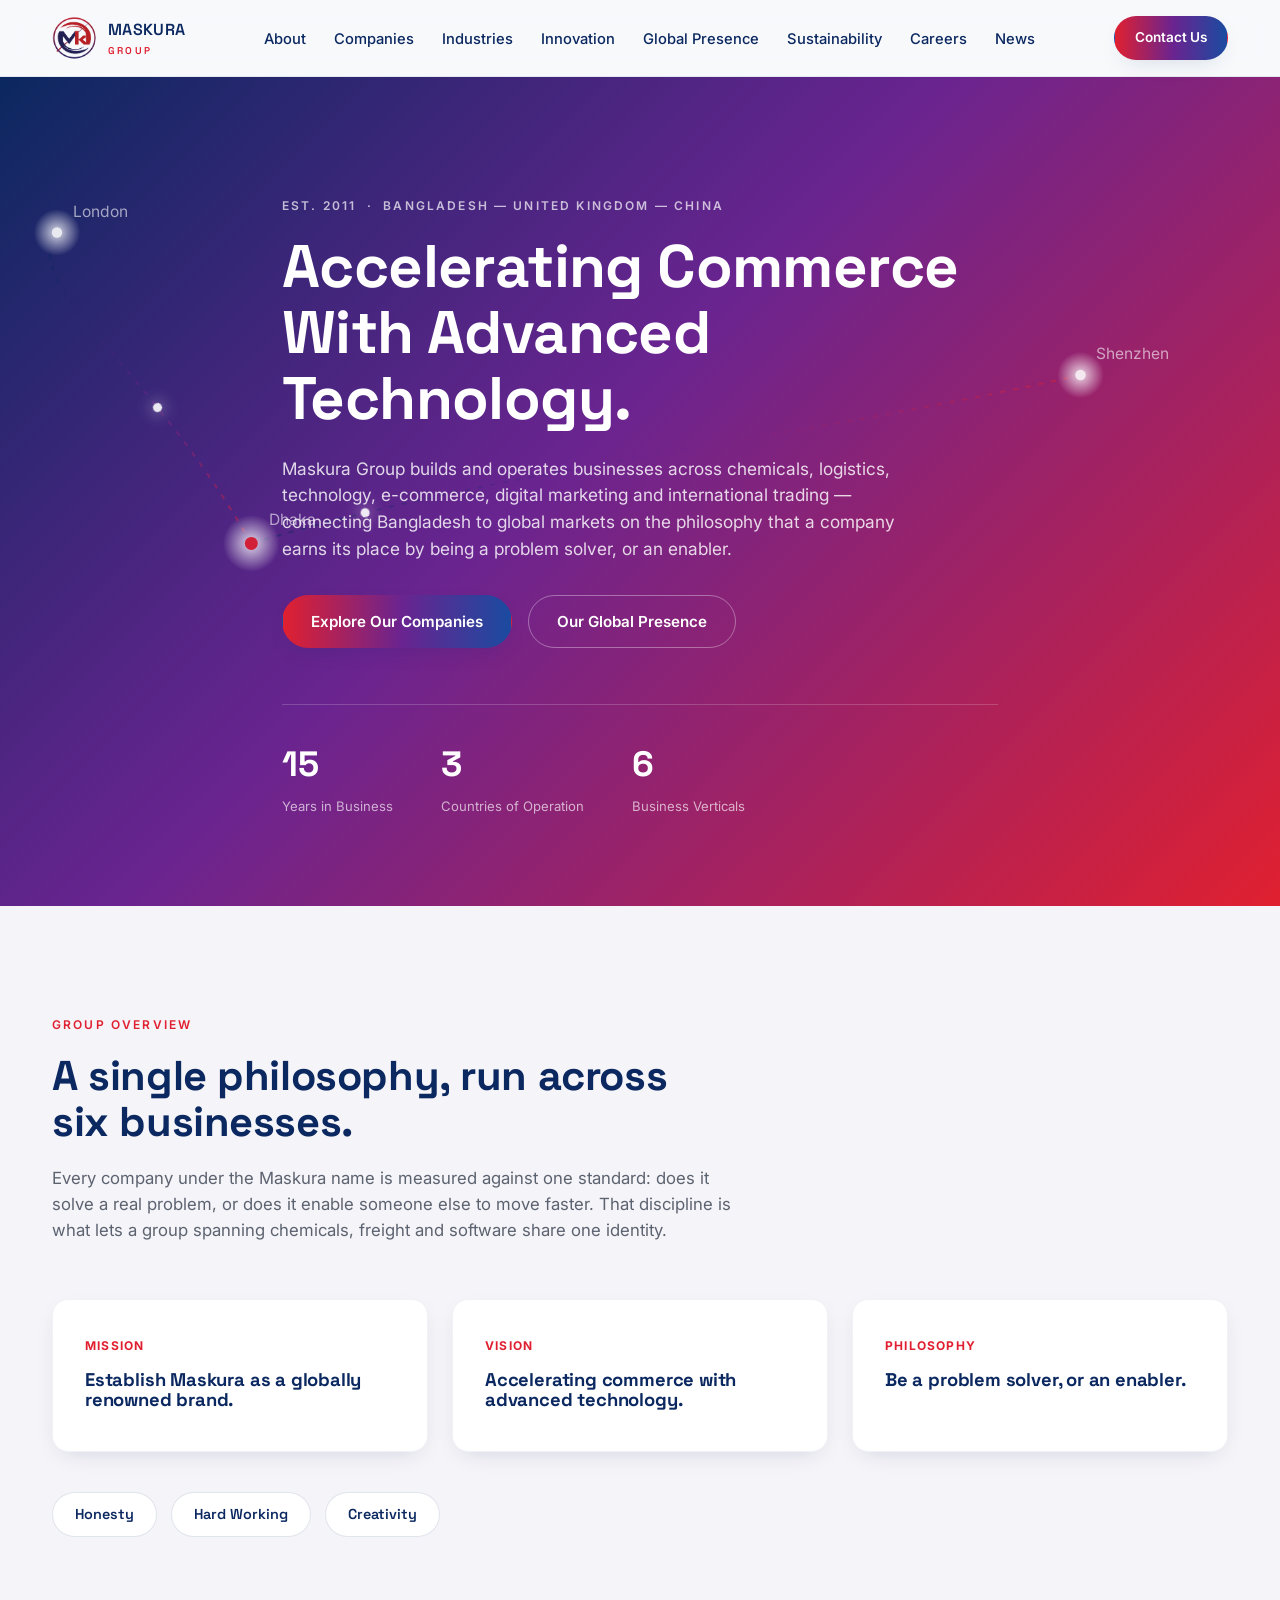
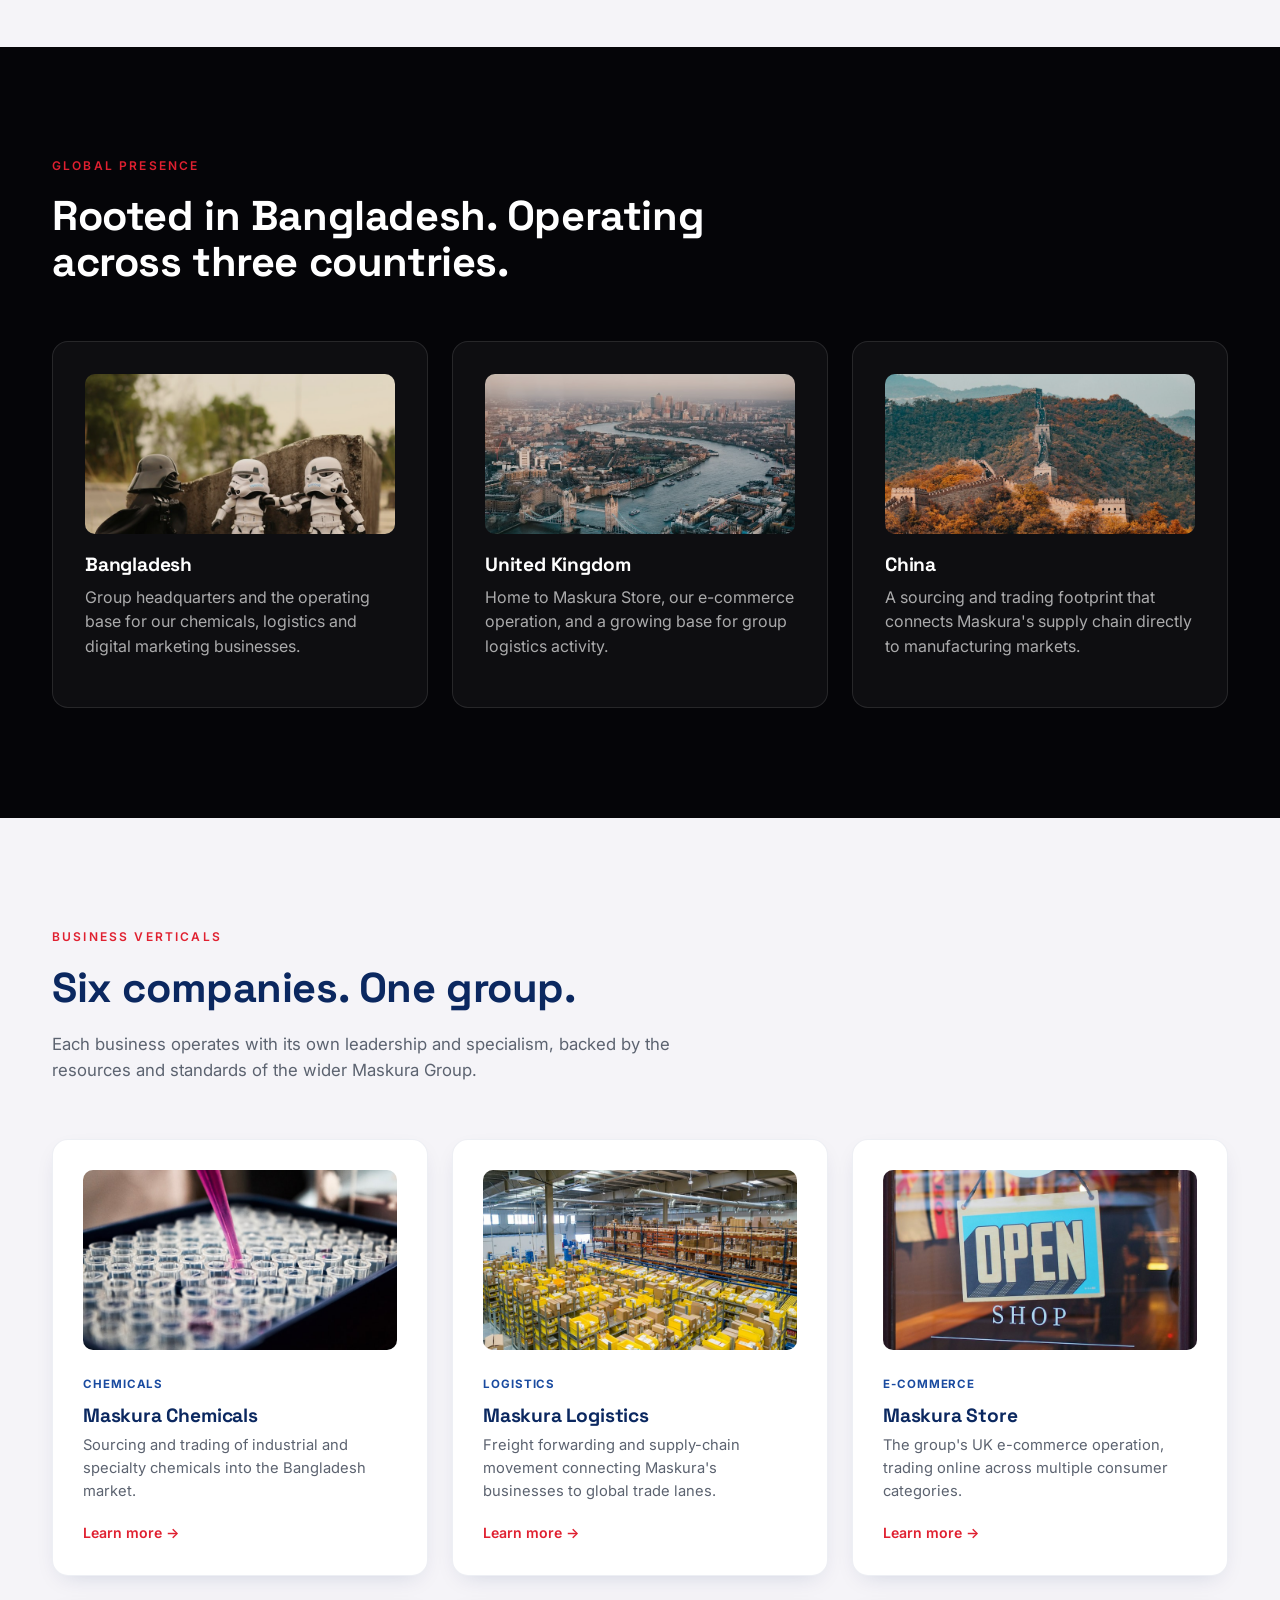
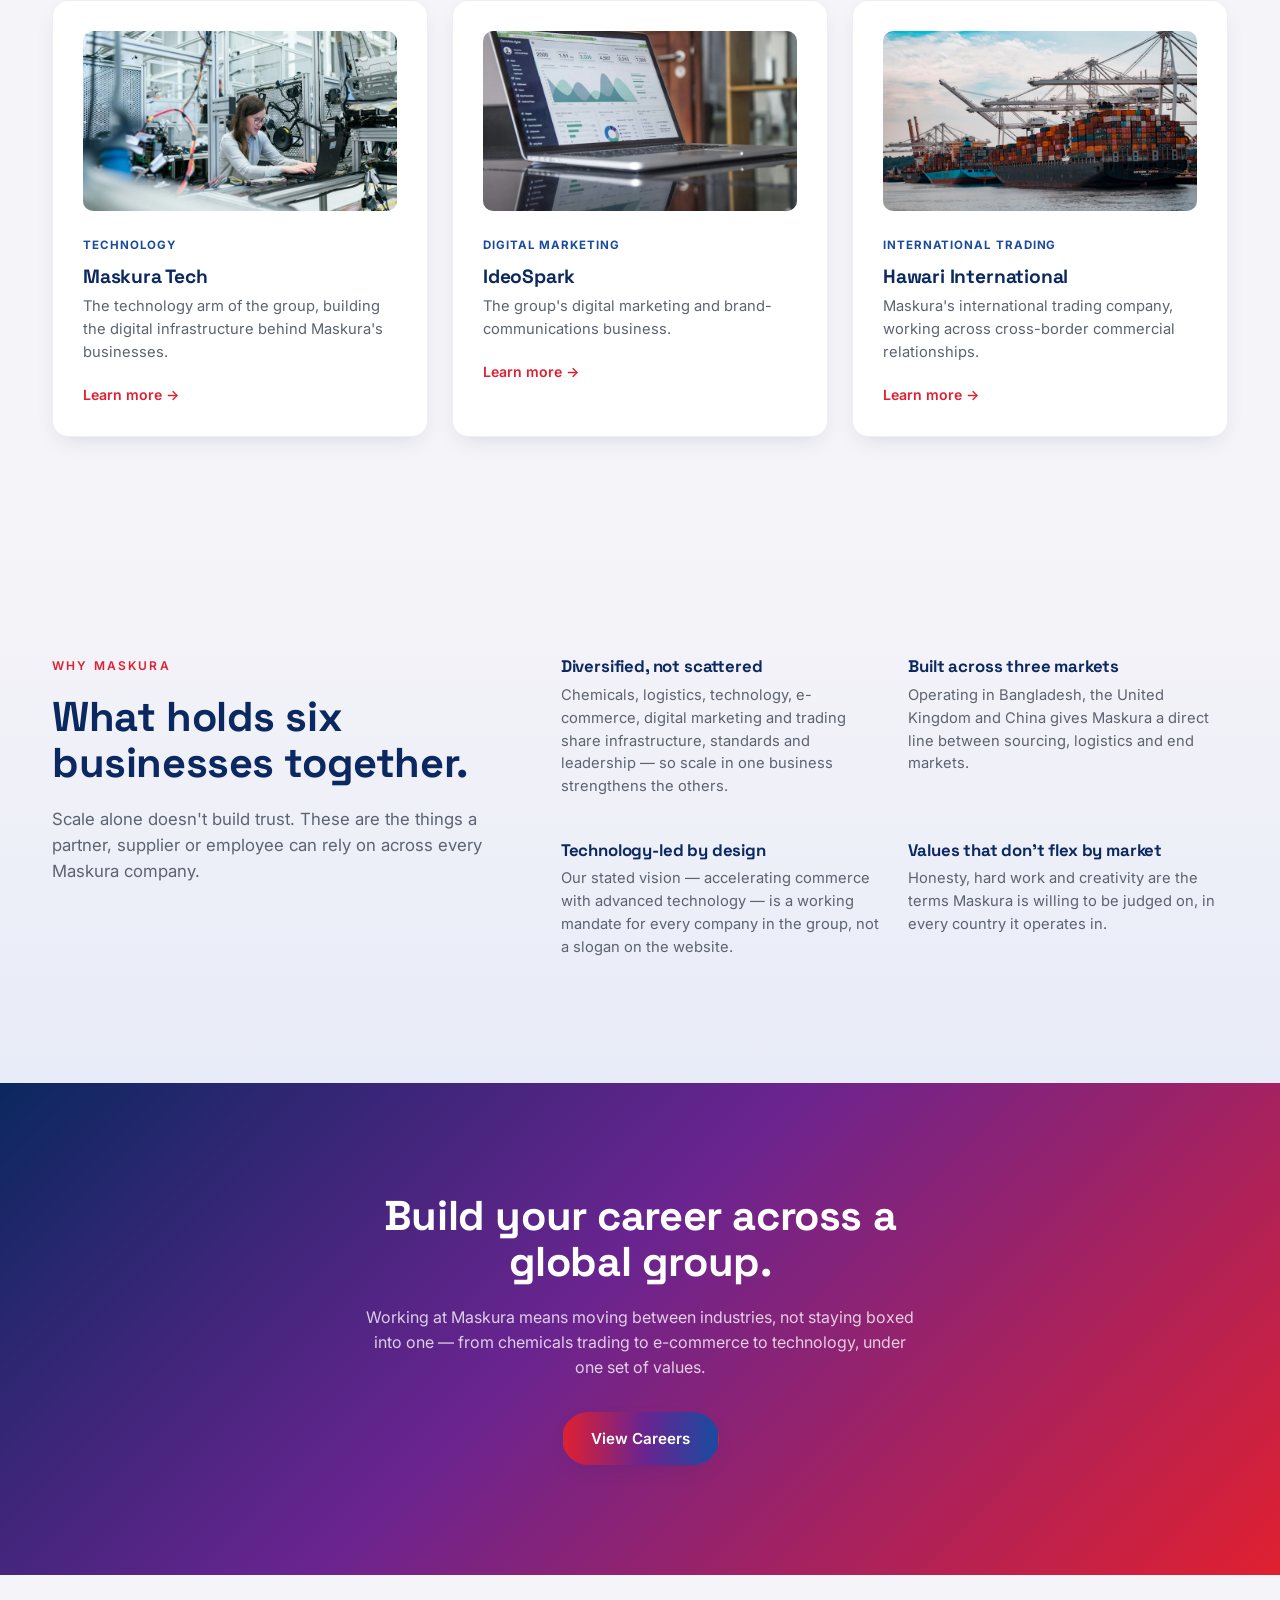
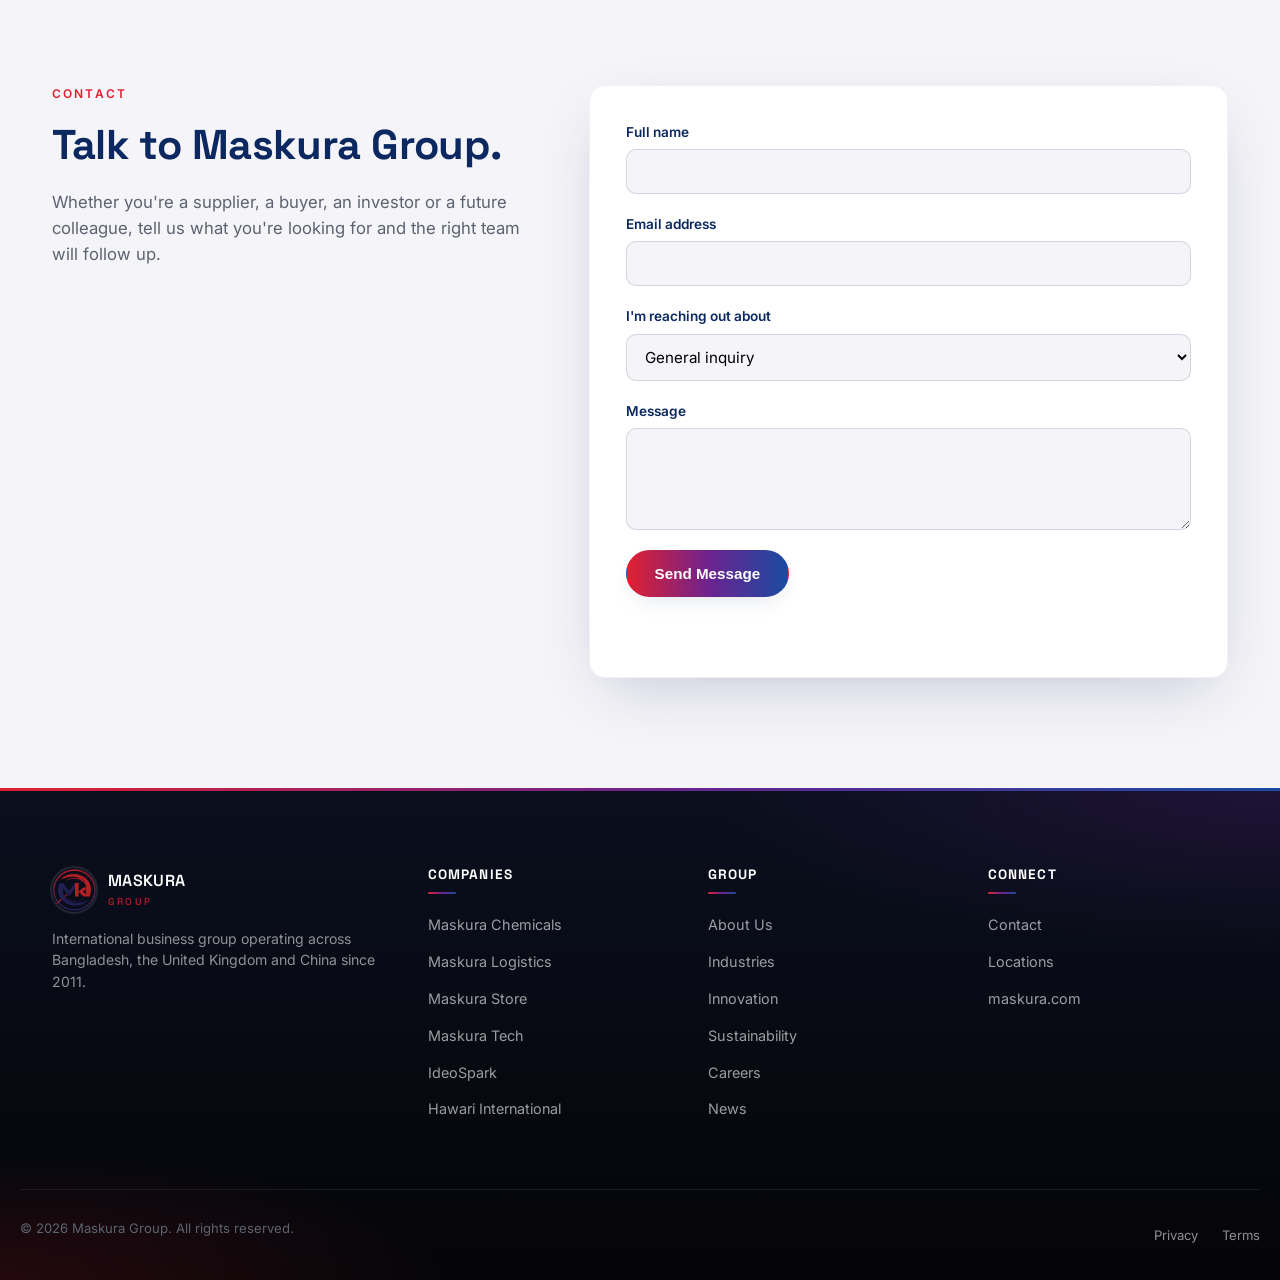
==== commit ceaed8b3: "Add high-resolution visual imagery and media across all pages" ====
--- a/index.html
+++ b/index.html
@@ -198,14 +198,17 @@
 
     <div class="presence-grid">
       <div class="presence-card reveal">
+        <div class="presence-thumb"><img src="images/dhaka.jpg" alt="Dhaka, Bangladesh headquarters" loading="lazy" width="600" height="340"></div>
         <h3>Bangladesh</h3>
         <p>Group headquarters and the operating base for our chemicals, logistics and digital marketing businesses.</p>
       </div>
       <div class="presence-card reveal">
+        <div class="presence-thumb"><img src="images/london.jpg" alt="London, United Kingdom hub" loading="lazy" width="600" height="340"></div>
         <h3>United Kingdom</h3>
         <p>Home to Maskura Store, our e-commerce operation, and a growing base for group logistics activity.</p>
       </div>
       <div class="presence-card reveal">
+        <div class="presence-thumb"><img src="images/china.jpg" alt="China sourcing and trade network" loading="lazy" width="600" height="340"></div>
         <h3>China</h3>
         <p>A sourcing and trading footprint that connects Maskura's supply chain directly to manufacturing markets.</p>
       </div>
@@ -224,36 +227,42 @@
 
     <div class="company-grid">
       <a class="company-card reveal" href="company-details.html?co=chemicals">
+        <div class="card-thumb"><img src="images/chemicals.jpg" alt="Maskura Chemicals - Industrial and specialty chemicals" loading="lazy" width="600" height="340"></div>
         <span class="company-sector">Chemicals</span>
         <h3>Maskura Chemicals</h3>
         <p>Sourcing and trading of industrial and specialty chemicals into the Bangladesh market.</p>
         <span class="card-cta">Learn more →</span>
       </a>
       <a class="company-card reveal" href="company-details.html?co=logistics">
+        <div class="card-thumb"><img src="images/logistics.jpg" alt="Maskura Logistics - Freight forwarding and supply chain" loading="lazy" width="600" height="340"></div>
         <span class="company-sector">Logistics</span>
         <h3>Maskura Logistics</h3>
         <p>Freight forwarding and supply-chain movement connecting Maskura's businesses to global trade lanes.</p>
         <span class="card-cta">Learn more →</span>
       </a>
       <a class="company-card reveal" href="company-details.html?co=store">
+        <div class="card-thumb"><img src="images/store.jpg" alt="Maskura Store - UK e-commerce retail" loading="lazy" width="600" height="340"></div>
         <span class="company-sector">E-Commerce</span>
         <h3>Maskura Store</h3>
         <p>The group's UK e-commerce operation, trading online across multiple consumer categories.</p>
         <span class="card-cta">Learn more →</span>
       </a>
       <a class="company-card reveal" href="company-details.html?co=tech">
+        <div class="card-thumb"><img src="images/tech.jpg" alt="Maskura Tech - Digital infrastructure and automation" loading="lazy" width="600" height="340"></div>
         <span class="company-sector">Technology</span>
         <h3>Maskura Tech</h3>
         <p>The technology arm of the group, building the digital infrastructure behind Maskura's businesses.</p>
         <span class="card-cta">Learn more →</span>
       </a>
       <a class="company-card reveal" href="company-details.html?co=ideospark">
+        <div class="card-thumb"><img src="images/ideospark.jpg" alt="IdeoSpark - Digital marketing and brand growth" loading="lazy" width="600" height="340"></div>
         <span class="company-sector">Digital Marketing</span>
         <h3>IdeoSpark</h3>
         <p>The group's digital marketing and brand-communications business.</p>
         <span class="card-cta">Learn more →</span>
       </a>
       <a class="company-card reveal" href="company-details.html?co=hawari">
+        <div class="card-thumb"><img src="images/hawari.jpg" alt="Hawari International - Cross-border commercial trading" loading="lazy" width="600" height="340"></div>
         <span class="company-sector">International Trading</span>
         <h3>Hawari International</h3>
         <p>Maskura's international trading company, working across cross-border commercial relationships.</p>
--- a/style.css
+++ b/style.css
@@ -5,19 +5,19 @@
    Type: Space Grotesk (display) + Inter (body)
    =========================================================== */
 
-:root{
-  --navy: #0B2860;
-  --royal: #1A4BA0;
-  --purple: #6A2490;
-  --crimson: #E02030;
-  --bg-light: #F5F4F8;
-  --bg-tint: #EDE8F4;
-  --bg-tint-alt: #E8ECF8;
+:root {
+  --navy: #0b2860;
+  --royal: #1a4ba0;
+  --purple: #6a2490;
+  --crimson: #e02030;
+  --bg-light: #f5f4f8;
+  --bg-tint: #ede8f4;
+  --bg-tint-alt: #e8ecf8;
   --bg-dark: #050508;
-  --text: #0A0A12;
-  --grey: #5C6370;
-  --success: #16A34A;
-  --white: #FFFFFF;
+  --text: #0a0a12;
+  --grey: #5c6370;
+  --success: #16a34a;
+  --white: #ffffff;
 
   --navy-rgb: 11, 40, 96;
   --purple-rgb: 106, 36, 144;
@@ -33,23 +33,48 @@
   --shadow-soft: 0 20px 60px -20px rgba(var(--navy-rgb), 0.25);
   --shadow-tight: 0 8px 24px -10px rgba(var(--navy-rgb), 0.18);
 
-  --gradient-brand: linear-gradient(135deg, var(--navy) 0%, var(--purple) 45%, var(--crimson) 100%);
-  --gradient-accent: linear-gradient(90deg, var(--crimson) 0%, var(--purple) 52%, var(--royal) 100%);
-  --gradient-ring: linear-gradient(160deg, var(--crimson) 0%, var(--purple) 48%, var(--navy) 100%);
+  --gradient-brand: linear-gradient(
+    135deg,
+    var(--navy) 0%,
+    var(--purple) 45%,
+    var(--crimson) 100%
+  );
+  --gradient-accent: linear-gradient(
+    90deg,
+    var(--crimson) 0%,
+    var(--purple) 52%,
+    var(--royal) 100%
+  );
+  --gradient-ring: linear-gradient(
+    160deg,
+    var(--crimson) 0%,
+    var(--purple) 48%,
+    var(--navy) 100%
+  );
 
   --max-w: 1240px;
-  --transition: 0.35s cubic-bezier(.2,.8,.2,1);
-}
-
-*{ box-sizing: border-box; }
-html{ scroll-behavior: smooth; }
-
-@media (prefers-reduced-motion: reduce){
-  html{ scroll-behavior: auto; }
-  *{ animation-duration: 0.01ms !important; animation-iteration-count: 1 !important; transition-duration: 0.01ms !important; }
-}
-
-body{
+  --transition: 0.35s cubic-bezier(0.2, 0.8, 0.2, 1);
+}
+
+* {
+  box-sizing: border-box;
+}
+html {
+  scroll-behavior: smooth;
+}
+
+@media (prefers-reduced-motion: reduce) {
+  html {
+    scroll-behavior: auto;
+  }
+  * {
+    animation-duration: 0.01ms !important;
+    animation-iteration-count: 1 !important;
+    transition-duration: 0.01ms !important;
+  }
+}
+
+body {
   margin: 0;
   font-family: var(--font-body);
   color: var(--text);
@@ -58,7 +83,10 @@
   line-height: 1.55;
 }
 
-h1,h2,h3,h4{
+h1,
+h2,
+h3,
+h4 {
   font-family: var(--font-display);
   color: var(--navy);
   margin: 0 0 0.5em;
@@ -66,302 +94,1449 @@
   letter-spacing: -0.01em;
 }
 
-p{ margin: 0 0 1em; color: var(--grey); }
-a{ color: inherit; text-decoration: none; }
-img{ max-width: 100%; display: block; }
-ul{ list-style: none; margin: 0; padding: 0; }
-
-.wrap{
+p {
+  margin: 0 0 1em;
+  color: var(--grey);
+}
+a {
+  color: inherit;
+  text-decoration: none;
+}
+img {
+  max-width: 100%;
+  display: block;
+}
+ul {
+  list-style: none;
+  margin: 0;
+  padding: 0;
+}
+
+.wrap {
   max-width: var(--max-w);
   margin: 0 auto;
   padding: 0 32px;
 }
 
-.skip-link{
-  position: absolute; left: -999px; top: 0;
-  background: var(--navy); color: var(--white);
-  padding: 12px 20px; z-index: 999; border-radius: 0 0 8px 0;
-}
-.skip-link:focus{ left: 0; }
-
-a:focus-visible, button:focus-visible, input:focus-visible, textarea:focus-visible, select:focus-visible{
+.skip-link {
+  position: absolute;
+  left: -999px;
+  top: 0;
+  background: var(--navy);
+  color: var(--white);
+  padding: 12px 20px;
+  z-index: 999;
+  border-radius: 0 0 8px 0;
+}
+.skip-link:focus {
+  left: 0;
+}
+
+a:focus-visible,
+button:focus-visible,
+input:focus-visible,
+textarea:focus-visible,
+select:focus-visible {
   outline: 3px solid var(--royal);
   outline-offset: 2px;
 }
 
 /* ============ BUTTONS ============ */
-.btn{
-  display: inline-flex; align-items: center; gap: 8px;
+.btn {
+  display: inline-flex;
+  align-items: center;
+  gap: 8px;
   padding: 14px 28px;
   border-radius: 999px;
   font-weight: 600;
   font-size: 0.95rem;
   border: 1.5px solid transparent;
   cursor: pointer;
-  transition: transform var(--transition), box-shadow var(--transition), background var(--transition);
-}
-.btn-primary{
+  transition:
+    transform var(--transition),
+    box-shadow var(--transition),
+    background var(--transition);
+}
+.btn-primary {
   background: var(--gradient-accent);
   color: var(--white);
   box-shadow: var(--shadow-tight);
 }
-.btn-primary:hover{ transform: translateY(-2px); box-shadow: var(--shadow-soft); }
-.btn-ghost{
+.btn-primary:hover {
+  transform: translateY(-2px);
+  box-shadow: var(--shadow-soft);
+}
+.btn-ghost {
   background: transparent;
   color: var(--navy);
   border-color: rgba(var(--navy-rgb), 0.25);
 }
-.btn-ghost:hover{ background: rgba(var(--navy-rgb), 0.06); }
-.btn-sm{ padding: 10px 20px; font-size: 0.85rem; }
+.btn-ghost:hover {
+  background: rgba(var(--navy-rgb), 0.06);
+}
+.btn-sm {
+  padding: 10px 20px;
+  font-size: 0.85rem;
+}
 
 /* ============ HEADER ============ */
-.site-header{
-  position: sticky; top: 0; z-index: 100;
-  background: rgba(247,249,252,0.85);
+.site-header {
+  position: sticky;
+  top: 0;
+  z-index: 100;
+  background: rgba(247, 249, 252, 0.85);
   backdrop-filter: blur(14px) saturate(140%);
   border-bottom: 1px solid rgba(var(--navy-rgb), 0.08);
   transition: box-shadow var(--transition);
 }
-.site-header.scrolled{ box-shadow: var(--shadow-tight); }
-
-.header-inner{
-  display: flex; align-items: center; justify-content: space-between;
+.site-header.scrolled {
+  box-shadow: var(--shadow-tight);
+}
+
+.header-inner {
+  display: flex;
+  align-items: center;
+  justify-content: space-between;
   height: 76px;
 }
 
-.brand{ display: flex; align-items: center; gap: 12px; }
-.brand-logo{
-  width: 44px; height: 44px;
+.brand {
+  display: flex;
+  align-items: center;
+  gap: 12px;
+}
+.brand-logo {
+  width: 44px;
+  height: 44px;
   object-fit: contain;
   border-radius: 50%;
   flex-shrink: 0;
 }
-.brand-name{
-  font-family: var(--font-display); font-weight: 600; letter-spacing: 0.02em;
-  color: var(--navy); font-size: 1rem;
-}
-.brand-name em{ display: block; font-style: normal; font-size: 0.62rem; letter-spacing: 0.22em; color: var(--crimson); }
-
-.main-nav ul{ display: flex; gap: 28px; }
-.main-nav a{
-  font-size: 0.92rem; font-weight: 500; color: var(--navy);
-  position: relative; padding: 6px 0;
-}
-.main-nav a::after{
-  content: ""; position: absolute; left: 0; bottom: 0; height: 2px; width: 0;
-  background: var(--gradient-accent); transition: width var(--transition);
-}
-.main-nav a:hover::after{ width: 100%; }
-
-.header-actions{ display: flex; align-items: center; gap: 16px; }
-.nav-toggle{
-  display: none; flex-direction: column; gap: 5px;
-  background: none; border: none; cursor: pointer; padding: 8px;
-}
-.nav-toggle span{ width: 22px; height: 2px; background: var(--navy); }
+.brand-name {
+  font-family: var(--font-display);
+  font-weight: 600;
+  letter-spacing: 0.02em;
+  color: var(--navy);
+  font-size: 1rem;
+}
+.brand-name em {
+  display: block;
+  font-style: normal;
+  font-size: 0.62rem;
+  letter-spacing: 0.22em;
+  color: var(--crimson);
+}
+
+.main-nav ul {
+  display: flex;
+  gap: 28px;
+}
+.main-nav a {
+  font-size: 0.92rem;
+  font-weight: 500;
+  color: var(--navy);
+  position: relative;
+  padding: 6px 0;
+}
+.main-nav a::after {
+  content: "";
+  position: absolute;
+  left: 0;
+  bottom: 0;
+  height: 2px;
+  width: 0;
+  background: var(--gradient-accent);
+  transition: width var(--transition);
+}
+.main-nav a:hover::after {
+  width: 100%;
+}
+
+.header-actions {
+  display: flex;
+  align-items: center;
+  gap: 16px;
+}
+.nav-toggle {
+  display: none;
+  flex-direction: column;
+  gap: 5px;
+  background: none;
+  border: none;
+  cursor: pointer;
+  padding: 8px;
+}
+.nav-toggle span {
+  width: 22px;
+  height: 2px;
+  background: var(--navy);
+}
 
 /* ============ HERO ============ */
-.hero{
+.hero {
   position: relative;
   overflow: hidden;
   background: var(--gradient-brand);
   padding: 120px 0 90px;
   color: var(--white);
 }
-.hero-bg{ position: absolute; inset: 0; z-index: 0; opacity: 0.9; }
-.trade-map{ width: 100%; height: 100%; }
-.route{ opacity: 0.55; }
-.node-label{ fill: rgba(255,255,255,0.65); font-family: var(--font-body); font-size: 12px; }
-.pulse{ filter: drop-shadow(0 0 6px rgba(255,255,255,0.9)); }
-
-.hero-inner{ position: relative; z-index: 1; max-width: 780px; }
-.eyebrow{
-  text-transform: uppercase; letter-spacing: 0.18em; font-size: 0.75rem;
-  color: rgba(255,255,255,0.7); font-weight: 600; margin-bottom: 18px;
-}
-.section .eyebrow{ color: var(--crimson); }
-.hero h1{
-  color: var(--white); font-size: clamp(2.4rem, 5vw, 3.75rem); margin-bottom: 0.4em;
-}
-.hero-lede{ color: rgba(255,255,255,0.82); font-size: 1.08rem; max-width: 620px; }
-.hero-actions{ display: flex; gap: 16px; margin: 32px 0 56px; flex-wrap: wrap; }
-.hero .btn-ghost{ color: var(--white); border-color: rgba(255,255,255,0.35); }
-.hero .btn-ghost:hover{ background: rgba(255,255,255,0.1); }
-
-.hero-stats{
-  display: flex; gap: 48px; margin: 0; padding-top: 32px;
-  border-top: 1px solid rgba(255,255,255,0.18);
-}
-.hero-stats dt{
-  font-family: var(--font-display); font-size: 2.2rem; font-weight: 700; color: var(--white);
-}
-.hero-stats dd{ margin: 4px 0 0; font-size: 0.82rem; color: rgba(255,255,255,0.65); }
+.hero-bg {
+  position: absolute;
+  inset: 0;
+  z-index: 0;
+  opacity: 0.9;
+}
+.trade-map {
+  width: 100%;
+  height: 100%;
+}
+.route {
+  opacity: 0.55;
+}
+.node-label {
+  fill: rgba(255, 255, 255, 0.65);
+  font-family: var(--font-body);
+  font-size: 12px;
+}
+.pulse {
+  filter: drop-shadow(0 0 6px rgba(255, 255, 255, 0.9));
+}
+
+.hero-inner {
+  position: relative;
+  z-index: 1;
+  max-width: 780px;
+}
+.eyebrow {
+  text-transform: uppercase;
+  letter-spacing: 0.18em;
+  font-size: 0.75rem;
+  color: rgba(255, 255, 255, 0.7);
+  font-weight: 600;
+  margin-bottom: 18px;
+}
+.section .eyebrow {
+  color: var(--crimson);
+}
+.hero h1 {
+  color: var(--white);
+  font-size: clamp(2.4rem, 5vw, 3.75rem);
+  margin-bottom: 0.4em;
+}
+.hero-lede {
+  color: rgba(255, 255, 255, 0.82);
+  font-size: 1.08rem;
+  max-width: 620px;
+}
+.hero-actions {
+  display: flex;
+  gap: 16px;
+  margin: 32px 0 56px;
+  flex-wrap: wrap;
+}
+.hero .btn-ghost {
+  color: var(--white);
+  border-color: rgba(255, 255, 255, 0.35);
+}
+.hero .btn-ghost:hover {
+  background: rgba(255, 255, 255, 0.1);
+}
+
+.hero-stats {
+  display: flex;
+  gap: 48px;
+  margin: 0;
+  padding-top: 32px;
+  border-top: 1px solid rgba(255, 255, 255, 0.18);
+}
+.hero-stats dt {
+  font-family: var(--font-display);
+  font-size: 2.2rem;
+  font-weight: 700;
+  color: var(--white);
+}
+.hero-stats dd {
+  margin: 4px 0 0;
+  font-size: 0.82rem;
+  color: rgba(255, 255, 255, 0.65);
+}
 
 /* ============ SECTIONS ============ */
-.section{ padding: 110px 0; }
-.section-dark{ background: var(--bg-dark); color: var(--white); }
-.section-dark h2, .section-dark h3{ color: var(--white); }
-.section-dark p{ color: rgba(255,255,255,0.65); }
-.section-tint{ background: linear-gradient(180deg, var(--bg-light), var(--bg-tint-alt)); }
-
-.section-head{ max-width: 680px; margin-bottom: 56px; }
-.section-lede{ font-size: 1.05rem; }
-h2{ font-size: clamp(1.9rem, 3.4vw, 2.6rem); }
+.section {
+  padding: 110px 0;
+}
+.section-dark {
+  background: var(--bg-dark);
+  color: var(--white);
+}
+.section-dark h2,
+.section-dark h3 {
+  color: var(--white);
+}
+.section-dark p {
+  color: rgba(255, 255, 255, 0.65);
+}
+.section-tint {
+  background: linear-gradient(180deg, var(--bg-light), var(--bg-tint-alt));
+}
+
+.section-head {
+  max-width: 680px;
+  margin-bottom: 56px;
+}
+.section-lede {
+  font-size: 1.05rem;
+}
+h2 {
+  font-size: clamp(1.9rem, 3.4vw, 2.6rem);
+}
 
 /* Pillars */
-.pillar-grid{
-  display: grid; grid-template-columns: repeat(3, 1fr); gap: 24px; margin-bottom: 40px;
-}
-.pillar-card{
-  background: var(--white); border-radius: var(--radius-md);
-  padding: 32px; box-shadow: var(--shadow-tight);
+.pillar-grid {
+  display: grid;
+  grid-template-columns: repeat(3, 1fr);
+  gap: 24px;
+  margin-bottom: 40px;
+}
+.pillar-card {
+  background: var(--white);
+  border-radius: var(--radius-md);
+  padding: 32px;
+  box-shadow: var(--shadow-tight);
   border: 1px solid rgba(var(--navy-rgb), 0.06);
   transition: transform var(--transition);
 }
-.pillar-card:hover{ transform: translateY(-6px); }
-.pillar-index{
-  display: inline-block; font-size: 0.75rem; font-weight: 700; letter-spacing: 0.1em;
-  text-transform: uppercase; color: var(--crimson); margin-bottom: 14px;
-}
-.pillar-card h3{ font-size: 1.15rem; }
-
-.values-row{ display: flex; gap: 14px; flex-wrap: wrap; }
-.value-chip{
-  padding: 10px 22px; border-radius: 999px;
-  background: var(--white); border: 1.5px solid rgba(var(--navy-rgb), 0.12);
-  font-family: var(--font-display); font-weight: 600; font-size: 0.9rem; color: var(--navy);
+.pillar-card:hover {
+  transform: translateY(-6px);
+}
+.pillar-index {
+  display: inline-block;
+  font-size: 0.75rem;
+  font-weight: 700;
+  letter-spacing: 0.1em;
+  text-transform: uppercase;
+  color: var(--crimson);
+  margin-bottom: 14px;
+}
+.pillar-card h3 {
+  font-size: 1.15rem;
+}
+
+.values-row {
+  display: flex;
+  gap: 14px;
+  flex-wrap: wrap;
+}
+.value-chip {
+  padding: 10px 22px;
+  border-radius: 999px;
+  background: var(--white);
+  border: 1.5px solid rgba(var(--navy-rgb), 0.12);
+  font-family: var(--font-display);
+  font-weight: 600;
+  font-size: 0.9rem;
+  color: var(--navy);
 }
 
 /* Global presence */
-.presence-grid{ display: grid; grid-template-columns: repeat(3, 1fr); gap: 24px; }
-.presence-card{
-  background: rgba(255,255,255,0.04);
-  border: 1px solid rgba(255,255,255,0.1);
+.presence-grid {
+  display: grid;
+  grid-template-columns: repeat(3, 1fr);
+  gap: 24px;
+}
+.presence-card {
+  background: rgba(255, 255, 255, 0.04);
+  border: 1px solid rgba(255, 255, 255, 0.1);
   border-radius: var(--radius-md);
   padding: 32px;
 }
-.presence-card h3{ color: var(--white); font-size: 1.2rem; }
+.presence-card h3 {
+  color: var(--white);
+  font-size: 1.2rem;
+}
 
 /* Company cards */
-.company-grid{ display: grid; grid-template-columns: repeat(3, 1fr); gap: 24px; }
-.company-card{
-  display: block; background: var(--white); border-radius: var(--radius-md);
-  padding: 30px; border: 1px solid rgba(var(--navy-rgb), 0.07);
+.company-grid {
+  display: grid;
+  grid-template-columns: repeat(3, 1fr);
+  gap: 24px;
+}
+.company-card {
+  display: block;
+  background: var(--white);
+  border-radius: var(--radius-md);
+  padding: 30px;
+  border: 1px solid rgba(var(--navy-rgb), 0.07);
   box-shadow: var(--shadow-tight);
-  transition: transform var(--transition), box-shadow var(--transition), border-color var(--transition);
-}
-.company-card:hover{
+  transition:
+    transform var(--transition),
+    box-shadow var(--transition),
+    border-color var(--transition);
+}
+.company-card:hover {
   transform: translateY(-6px);
   box-shadow: var(--shadow-soft);
   border-color: var(--royal);
 }
-.company-sector{
-  font-size: 0.72rem; font-weight: 700; text-transform: uppercase; letter-spacing: 0.08em;
+.company-sector {
+  font-size: 0.72rem;
+  font-weight: 700;
+  text-transform: uppercase;
+  letter-spacing: 0.08em;
   color: var(--royal);
 }
-.company-card h3{ margin: 10px 0 8px; font-size: 1.2rem; }
-.company-card p{ font-size: 0.92rem; margin-bottom: 18px; }
-.card-cta{ font-weight: 600; font-size: 0.88rem; color: var(--crimson); }
+.company-card h3 {
+  margin: 10px 0 8px;
+  font-size: 1.2rem;
+}
+.company-card p {
+  font-size: 0.92rem;
+  margin-bottom: 18px;
+}
+.card-cta {
+  font-weight: 600;
+  font-size: 0.88rem;
+  color: var(--crimson);
+}
 
 /* Why grid */
-.why-grid{ display: grid; grid-template-columns: 0.8fr 1.2fr; gap: 64px; align-items: start; }
-.why-list{ display: grid; grid-template-columns: 1fr 1fr; gap: 28px; }
-.why-item h3{ font-size: 1.05rem; margin-bottom: 8px; }
-.why-item p{ font-size: 0.92rem; }
+.why-grid {
+  display: grid;
+  grid-template-columns: 0.8fr 1.2fr;
+  gap: 64px;
+  align-items: start;
+}
+.why-list {
+  display: grid;
+  grid-template-columns: 1fr 1fr;
+  gap: 28px;
+}
+.why-item h3 {
+  font-size: 1.05rem;
+  margin-bottom: 8px;
+}
+.why-item p {
+  font-size: 0.92rem;
+}
 
 /* Career CTA */
-.career-cta{
+.career-cta {
   background: var(--gradient-brand);
   color: var(--white);
   text-align: center;
 }
-.career-inner{ max-width: 620px; margin: 0 auto; }
-.career-cta h2{ color: var(--white); }
-.career-cta p{ color: rgba(255,255,255,0.78); margin-bottom: 32px; }
+.career-inner {
+  max-width: 620px;
+  margin: 0 auto;
+}
+.career-cta h2 {
+  color: var(--white);
+}
+.career-cta p {
+  color: rgba(255, 255, 255, 0.78);
+  margin-bottom: 32px;
+}
 
 /* Contact */
-.contact-grid{ display: grid; grid-template-columns: 0.85fr 1.15fr; gap: 64px; }
-.contact-form{
-  background: var(--white); padding: 36px; border-radius: var(--radius-md);
-  box-shadow: var(--shadow-soft); border: 1px solid rgba(var(--navy-rgb),0.06);
-}
-.form-row{ margin-bottom: 20px; display: flex; flex-direction: column; gap: 6px; }
-.form-row label{ font-size: 0.85rem; font-weight: 600; color: var(--navy); }
-.form-row input, .form-row select, .form-row textarea{
-  font-family: var(--font-body); font-size: 0.95rem;
-  padding: 12px 14px; border-radius: var(--radius-sm);
-  border: 1.5px solid rgba(var(--navy-rgb),0.15); background: var(--bg-light);
+.contact-grid {
+  display: grid;
+  grid-template-columns: 0.85fr 1.15fr;
+  gap: 64px;
+}
+.contact-form {
+  background: var(--white);
+  padding: 36px;
+  border-radius: var(--radius-md);
+  box-shadow: var(--shadow-soft);
+  border: 1px solid rgba(var(--navy-rgb), 0.06);
+}
+.form-row {
+  margin-bottom: 20px;
+  display: flex;
+  flex-direction: column;
+  gap: 6px;
+}
+.form-row label {
+  font-size: 0.85rem;
+  font-weight: 600;
+  color: var(--navy);
+}
+.form-row input,
+.form-row select,
+.form-row textarea {
+  font-family: var(--font-body);
+  font-size: 0.95rem;
+  padding: 12px 14px;
+  border-radius: var(--radius-sm);
+  border: 1.5px solid rgba(var(--navy-rgb), 0.15);
+  background: var(--bg-light);
   resize: vertical;
 }
-.form-note{ margin-top: 14px; font-size: 0.85rem; color: var(--success); min-height: 1.2em; }
+.form-note {
+  margin-top: 14px;
+  font-size: 0.85rem;
+  color: var(--success);
+  min-height: 1.2em;
+}
 
 /* ============ FOOTER ============ */
-.footer-logo .brand-logo{ box-shadow: 0 0 0 2px rgba(255,255,255,0.1); }
-
-.footer-grid{
-  display: grid; grid-template-columns: 1.4fr 1fr 1fr 1fr; gap: 40px;
-  padding-bottom: 56px; border-bottom: 1px solid rgba(255,255,255,0.08);
-}
-.footer-brand{ display: flex; flex-direction: column; gap: 16px; }
-.footer-brand p{ color: rgba(255,255,255,0.55); font-size: 0.88rem; }
-.footer-col h4{ color: var(--white); font-size: 0.85rem; text-transform: uppercase; letter-spacing: 0.08em; margin-bottom: 18px; }
-.footer-col li{ margin-bottom: 12px; }
-.footer-col a{ font-size: 0.9rem; color: rgba(255,255,255,0.6); transition: color var(--transition); }
-.footer-col a:hover{ color: var(--white); }
-
-.footer-bottom{
-  display: flex; justify-content: space-between; align-items: center;
-  padding: 28px 0; font-size: 0.82rem;
-}
-.footer-legal{ display: flex; gap: 24px; }
-.footer-legal a{ color: rgba(255,255,255,0.55); }
+.site-footer {
+  position: relative;
+  overflow: hidden;
+  background:
+    radial-gradient(
+      ellipse 80% 60% at 100% 0%,
+      rgba(var(--purple-rgb), 0.22),
+      transparent 55%
+    ),
+    radial-gradient(
+      ellipse 70% 50% at 0% 100%,
+      rgba(var(--crimson-rgb), 0.14),
+      transparent 50%
+    ),
+    linear-gradient(180deg, #0a0f1e 0%, var(--bg-dark) 100%);
+  color: rgba(255, 255, 255, 0.65);
+  padding: 80px 0 0;
+}
+.site-footer::before {
+  content: "";
+  position: absolute;
+  top: 0;
+  left: 0;
+  right: 0;
+  height: 3px;
+  background: var(--gradient-accent);
+}
+.footer-logo .brand-logo {
+  box-shadow: 0 0 0 2px rgba(255, 255, 255, 0.1);
+}
+
+.footer-grid {
+  display: grid;
+  grid-template-columns: 1.4fr 1fr 1fr 1fr;
+  gap: 40px;
+  padding-bottom: 56px;
+  border-bottom: 1px solid rgba(255, 255, 255, 0.08);
+}
+.footer-brand {
+  display: flex;
+  flex-direction: column;
+  gap: 16px;
+}
+.footer-brand p {
+  color: rgba(255, 255, 255, 0.55);
+  font-size: 0.88rem;
+}
+.footer-col h4 {
+  color: var(--white);
+  font-size: 0.85rem;
+  text-transform: uppercase;
+  letter-spacing: 0.08em;
+  margin-bottom: 18px;
+}
+.footer-col h4::after {
+  content: "";
+  display: block;
+  width: 28px;
+  height: 2px;
+  margin-top: 10px;
+  background: var(--gradient-accent);
+  border-radius: 2px;
+}
+.footer-col li {
+  margin-bottom: 12px;
+}
+.footer-col a {
+  font-size: 0.9rem;
+  color: rgba(255, 255, 255, 0.6);
+  transition: color var(--transition);
+}
+.footer-col a:hover {
+  color: var(--crimson);
+}
+
+.footer-bottom {
+  display: flex;
+  justify-content: space-between;
+  align-items: center;
+  padding: 28px 0;
+  font-size: 0.82rem;
+  color: rgba(255, 255, 255, 0.5);
+}
+.footer-legal {
+  display: flex;
+  gap: 24px;
+}
+.footer-legal a {
+  color: rgba(255, 255, 255, 0.55);
+  transition: color var(--transition);
+}
+.footer-legal a:hover {
+  color: var(--crimson);
+}
 
 /* ============ SCROLL REVEAL ============ */
-.reveal{
-  opacity: 0; transform: translateY(24px);
-  transition: opacity 0.7s ease, transform 0.7s ease;
-}
-.reveal.is-visible{ opacity: 1; transform: translateY(0); }
+.reveal {
+  opacity: 0;
+  transform: translateY(24px);
+  transition:
+    opacity 0.7s ease,
+    transform 0.7s ease;
+}
+.reveal.is-visible {
+  opacity: 1;
+  transform: translateY(0);
+}
 
 /* ============ RESPONSIVE ============ */
-@media (max-width: 1024px){
-  .why-grid{ grid-template-columns: 1fr; }
-  .contact-grid{ grid-template-columns: 1fr; }
-  .pillar-grid, .presence-grid, .company-grid{ grid-template-columns: repeat(2, 1fr); }
-  .footer-grid{ grid-template-columns: 1fr 1fr; }
-}
-
-@media (max-width: 768px){
-  .main-nav{
-    position: fixed; inset: 76px 0 0 0; background: var(--bg-light);
-    transform: translateX(100%); transition: transform var(--transition);
-    padding: 32px; overflow-y: auto;
-  }
-  .main-nav.is-open{ transform: translateX(0); }
-  .main-nav ul{ flex-direction: column; gap: 20px; }
-  .nav-toggle{ display: flex; }
-  .header-actions .btn-sm{ display: none; }
-
-  .pillar-grid, .presence-grid, .company-grid, .why-list{ grid-template-columns: 1fr; }
-  .hero-stats{ flex-wrap: wrap; gap: 32px; }
-  .section{ padding: 72px 0; }
-  .wrap{ padding: 0 20px; }
+@media (max-width: 1024px) {
+  .why-grid {
+    grid-template-columns: 1fr;
+  }
+  .contact-grid {
+    grid-template-columns: 1fr;
+  }
+  .pillar-grid,
+  .presence-grid,
+  .company-grid {
+    grid-template-columns: repeat(2, 1fr);
+  }
+  .footer-grid {
+    grid-template-columns: 1fr 1fr;
+  }
+}
+
+@media (max-width: 768px) {
+  .main-nav {
+    position: fixed;
+    inset: 76px 0 0 0;
+    background: var(--bg-light);
+    transform: translateX(100%);
+    transition: transform var(--transition);
+    padding: 32px;
+    overflow-y: auto;
+  }
+  .main-nav.is-open {
+    transform: translateX(0);
+  }
+  .main-nav ul {
+    flex-direction: column;
+    gap: 20px;
+  }
+  .nav-toggle {
+    display: flex;
+  }
+  .header-actions .btn-sm {
+    display: none;
+  }
+
+  .pillar-grid,
+  .presence-grid,
+  .company-grid,
+  .why-list {
+    grid-template-columns: 1fr;
+  }
+  .hero-stats {
+    flex-wrap: wrap;
+    gap: 32px;
+  }
+  .section {
+    padding: 72px 0;
+  }
+  .wrap {
+    padding: 0 20px;
+  }
 }
 
 /* ============ EXTENDED MULTI-PAGE SYSTEM ============ */
-body.nav-open{overflow:hidden}.main-nav a[aria-current=page]{color:var(--purple);font-weight:600}.main-nav a[aria-current=page]::after{width:100%}.footer-logo .brand-name{color:#fff}.footer-logo .brand-name em{color:rgba(var(--crimson-rgb),.72)}
-.page-hero{position:relative;overflow:hidden;padding:92px 0 98px;background:var(--gradient-brand);color:#fff}.page-grid{position:absolute;inset:0;opacity:.35;background-image:linear-gradient(rgba(255,255,255,.035) 1px,transparent 1px),linear-gradient(90deg,rgba(255,255,255,.035) 1px,transparent 1px);background-size:46px 46px;mask-image:linear-gradient(90deg,#000,transparent 82%)}.page-hero::after{content:"";position:absolute;right:-190px;bottom:-390px;width:620px;height:620px;border:1px solid rgba(255,255,255,.12);border-radius:50%;box-shadow:0 0 0 78px rgba(255,255,255,.025),0 0 0 156px rgba(255,255,255,.015)}.page-hero-inner{position:relative;z-index:1;max-width:900px}.page-hero h1{color:#fff;font-size:clamp(2.5rem,5vw,4.25rem);margin-bottom:20px}.page-hero-lede{max-width:720px;color:rgba(255,255,255,.78);font-size:1.1rem}.breadcrumbs{display:flex;gap:10px;margin-bottom:34px;color:rgba(255,255,255,.55);font-size:.78rem}.breadcrumbs a:hover{color:#fff}.btn-light{color:#fff;border-color:rgba(255,255,255,.4)}.btn-light:hover{background:rgba(255,255,255,.1)}
-.split{display:grid;grid-template-columns:.85fr 1.15fr;gap:76px;align-items:start}.prose p{font-size:1.04rem}.prose p+p{margin-top:18px}.info-grid{display:grid;grid-template-columns:repeat(3,1fr);gap:24px}.info-grid.four{grid-template-columns:repeat(4,1fr)}.info-grid.two{grid-template-columns:repeat(2,1fr)}.info-card{padding:32px;min-height:235px;border:1px solid rgba(var(--navy-rgb),.08);border-radius:var(--radius-md);background:#fff;box-shadow:var(--shadow-tight)}.info-card>span{display:block;margin-bottom:54px;color:var(--crimson);font:700 .74rem var(--font-display)}.info-card h3{font-size:1.12rem}.section-dark .info-card{background:rgba(255,255,255,.045);border-color:rgba(255,255,255,.1);box-shadow:none}.section-dark .info-card h3{color:#fff}.section-dark .info-card p{color:rgba(255,255,255,.62)}.section-dark .info-card>span{color:rgba(255,255,255,.4)}.cta-band{padding:72px 0;background:linear-gradient(135deg,var(--bg-tint),var(--bg-light))}.cta-inner{display:flex;align-items:center;justify-content:space-between;gap:30px}.cta-inner h2{margin:0;max-width:760px}
-.timeline{max-width:900px;margin-left:auto;border-top:1px solid rgba(var(--navy-rgb),.12)}.timeline-row{display:grid;grid-template-columns:100px 1fr;gap:30px;padding:30px 0;border-bottom:1px solid rgba(var(--navy-rgb),.12)}.timeline-row>strong{color:var(--crimson);font:700 .85rem var(--font-display)}.timeline-row h3{margin-bottom:6px}
-.company-full{min-height:360px;display:flex;flex-direction:column}.company-full .card-cta{margin-top:auto}.company-badge{display:flex;align-items:center;justify-content:center;width:54px;height:54px;margin-bottom:26px;border-radius:16px;color:#fff;background:var(--gradient-brand);font:700 .8rem var(--font-display)}
-.industry-list{border-top:1px solid rgba(var(--navy-rgb),.12)}.industry-row{display:grid;grid-template-columns:70px minmax(0,1fr) auto;gap:30px;align-items:center;padding:38px 0;border-bottom:1px solid rgba(var(--navy-rgb),.12)}.industry-row>strong{color:rgba(var(--navy-rgb),.35);font:700 .8rem var(--font-display)}.industry-row div>span{color:var(--crimson);font-size:.7rem;font-weight:700;text-transform:uppercase;letter-spacing:.1em}.industry-row h2{margin:7px 0 10px;font-size:clamp(1.65rem,3vw,2.35rem)}.industry-row p{max-width:680px;margin:0}.industry-row>a{color:var(--crimson);font-weight:700;font-size:.86rem}.steps{display:grid;grid-template-columns:repeat(4,1fr);gap:18px}.steps>div{padding:28px;min-height:195px;background:#fff;border:1px solid rgba(var(--navy-rgb),.08);border-radius:var(--radius-md);box-shadow:var(--shadow-tight)}.steps span{display:flex;align-items:center;justify-content:center;width:36px;height:36px;margin-bottom:30px;border-radius:50%;color:#fff;background:var(--gradient-brand);font:700 .72rem var(--font-display)}
-.stack-grid{display:grid;gap:16px}.stack-grid .info-card{min-height:0;padding:26px;display:grid;grid-template-columns:45px 1fr;column-gap:18px}.stack-grid .info-card>span{grid-row:1/3;margin:0;display:flex;align-items:center;justify-content:center;width:42px;height:42px;border-radius:12px;background:var(--bg-tint);color:var(--purple)}.stack-grid .info-card h3,.stack-grid .info-card p{grid-column:2}.stack-grid .info-card p{margin:0}
-.route-map{position:relative;min-height:470px;overflow:hidden;border:1px solid rgba(255,255,255,.08);border-radius:var(--radius-lg);background:radial-gradient(circle at 55% 55%,rgba(var(--purple-rgb),.35),transparent 60%),rgba(255,255,255,.02)}.route-line{position:absolute;left:15%;right:14%;top:51%;height:2px;background:linear-gradient(90deg,rgba(255,255,255,.18),var(--crimson),rgba(255,255,255,.18));transform:rotate(5deg)}.map-node{position:absolute;color:#fff;font:600 .9rem var(--font-display)}.map-node i{display:block;width:18px;height:18px;margin-bottom:12px;border:5px solid rgba(255,255,255,.2);border-radius:50%;background:#fff;box-sizing:content-box}.map-node.bd i{background:var(--crimson)}.map-node.uk{left:14%;top:28%}.map-node.bd{left:52%;top:58%}.map-node.cn{right:13%;top:34%}.country-grid{display:grid;grid-template-columns:repeat(3,1fr);gap:24px}.country-card{padding:34px;background:#fff;border:1px solid rgba(var(--navy-rgb),.08);border-radius:var(--radius-md);box-shadow:var(--shadow-tight)}.country-card>b{display:flex;align-items:center;justify-content:center;width:52px;height:52px;margin-bottom:32px;border-radius:14px;color:#fff;background:var(--gradient-brand);font:700 .76rem var(--font-display)}.country-card>span{color:var(--crimson);font-size:.68rem;font-weight:700;text-transform:uppercase;letter-spacing:.1em}.country-card h2{margin-top:9px}
-.job-list{display:grid;gap:14px}.job-card{display:flex;justify-content:space-between;align-items:center;gap:24px;padding:28px 30px;background:#fff;border:1px solid rgba(var(--navy-rgb),.08);border-radius:var(--radius-md);box-shadow:var(--shadow-tight)}.job-card span{display:block;margin-bottom:7px;color:var(--crimson);font-size:.68rem;font-weight:700;text-transform:uppercase;letter-spacing:.1em}.job-card h3,.job-card p{margin-bottom:4px}
-.news-grid{display:grid;grid-template-columns:repeat(3,1fr);gap:24px}.news-card{overflow:hidden;border:1px solid rgba(var(--navy-rgb),.08);border-radius:var(--radius-md);background:#fff;box-shadow:var(--shadow-tight);transition:transform var(--transition),box-shadow var(--transition)}.news-card:hover{transform:translateY(-5px);box-shadow:var(--shadow-soft)}.news-card>div:last-child{padding:28px}.news-card h3{font-size:1.15rem}.news-card a{color:var(--crimson);font-weight:700;font-size:.86rem}.news-type{display:block;margin-bottom:10px;color:var(--royal);font-size:.67rem;font-weight:700;text-transform:uppercase;letter-spacing:.1em}.story-art{position:relative;min-height:210px;display:flex;align-items:flex-end;padding:25px;overflow:hidden;background:var(--gradient-brand)}.story-art::before,.story-art::after{content:"";position:absolute;border:1px solid rgba(255,255,255,.18);border-radius:50%}.story-art::before{width:220px;height:220px;right:-50px;top:-75px}.story-art::after{width:120px;height:120px;left:-25px;bottom:-45px}.story-art span{position:relative;color:rgba(255,255,255,.7);font:700 .7rem var(--font-display);letter-spacing:.12em}.article-layout{display:grid;grid-template-columns:180px minmax(0,720px);gap:70px;justify-content:center}.article-aside{position:sticky;top:115px;align-self:start;display:grid;gap:28px;color:var(--navy);font:700 .72rem/1.2 var(--font-display);letter-spacing:.1em}.article-aside a{color:var(--crimson);letter-spacing:0}.article-body{font-size:1.06rem}.article-body .lead{font-size:1.22rem;color:var(--navy)}.article-body h2{margin:2em 0 .65em}.article-body p{margin-bottom:1.2em}.article-body blockquote{margin:36px 0;padding:26px 30px;border-left:4px solid var(--crimson);background:var(--bg-tint);color:var(--navy);font:600 1.12rem/1.5 var(--font-display)}
-.contact-path{margin-top:36px;border-top:1px solid rgba(var(--navy-rgb),.1)}.contact-path article{display:grid;grid-template-columns:42px 1fr;gap:15px;padding:20px 0;border-bottom:1px solid rgba(var(--navy-rgb),.1)}.contact-path strong{color:var(--crimson);font:700 .72rem var(--font-display)}.contact-path h3{font-size:1rem;margin-bottom:4px}.contact-path p{font-size:.85rem;margin:0}
-.facts{display:grid;grid-template-columns:repeat(3,1fr);gap:14px}.fact-card{padding:24px;border:1px solid rgba(255,255,255,.1);border-radius:var(--radius-md);background:rgba(255,255,255,.05)}.fact-card span{display:block;margin-bottom:17px;color:rgba(255,255,255,.45);font-size:.67rem;text-transform:uppercase;letter-spacing:.1em}.fact-card strong{color:#fff;font:600 .95rem var(--font-display)}
-.legal-layout{display:grid;grid-template-columns:220px minmax(0,760px);gap:75px;justify-content:center}.legal-nav{position:sticky;top:110px;align-self:start;display:grid;gap:13px;padding:24px;background:#fff;border:1px solid rgba(var(--navy-rgb),.08);border-radius:var(--radius-md)}.legal-nav a{color:var(--grey);font-size:.84rem}.legal-content h2{margin:1.8em 0 .55em}.legal-note{padding:18px;background:#fff5e6;border:1px solid #efd4aa;border-radius:var(--radius-sm);color:#704c13}.updated{margin-top:45px;padding-top:18px;border-top:1px solid rgba(var(--navy-rgb),.1);font-size:.82rem}
-@media(max-width:1100px){.info-grid.four{grid-template-columns:repeat(2,1fr)}.news-grid{grid-template-columns:repeat(2,1fr)}.steps{grid-template-columns:repeat(2,1fr)}}
-@media(max-width:900px){.split,.article-layout,.legal-layout{grid-template-columns:1fr;gap:42px}.info-grid,.country-grid{grid-template-columns:1fr}.company-grid{grid-template-columns:repeat(2,1fr)}.article-aside,.legal-nav{position:static}.legal-nav{grid-template-columns:repeat(2,1fr)}}
-@media(max-width:768px){.page-hero{padding:68px 0 75px}.page-hero h1{font-size:clamp(2.2rem,11vw,3.2rem)}.cta-inner,.job-card{align-items:flex-start;flex-direction:column}.info-grid.four,.info-grid.two,.company-grid,.news-grid,.steps{grid-template-columns:1fr}.industry-row{grid-template-columns:44px 1fr;gap:18px}.industry-row>a{grid-column:2}.route-map{min-height:330px}.map-node{font-size:.7rem}.facts{grid-template-columns:1fr}.legal-nav{grid-template-columns:1fr}.article-aside{grid-template-columns:1fr auto}.contact-form{padding:26px 22px}}
+body.nav-open {
+  overflow: hidden;
+}
+.main-nav a[aria-current="page"] {
+  color: var(--purple);
+  font-weight: 600;
+}
+.main-nav a[aria-current="page"]::after {
+  width: 100%;
+}
+.footer-logo .brand-name {
+  color: #fff;
+}
+.footer-logo .brand-name em {
+  color: rgba(var(--crimson-rgb), 0.72);
+}
+.page-hero {
+  position: relative;
+  overflow: hidden;
+  padding: 92px 0 98px;
+  background: var(--gradient-brand);
+  color: #fff;
+}
+.page-grid {
+  position: absolute;
+  inset: 0;
+  opacity: 0.35;
+  background-image:
+    linear-gradient(rgba(255, 255, 255, 0.035) 1px, transparent 1px),
+    linear-gradient(90deg, rgba(255, 255, 255, 0.035) 1px, transparent 1px);
+  background-size: 46px 46px;
+  mask-image: linear-gradient(90deg, #000, transparent 82%);
+}
+.page-hero::after {
+  content: "";
+  position: absolute;
+  right: -190px;
+  bottom: -390px;
+  width: 620px;
+  height: 620px;
+  border: 1px solid rgba(255, 255, 255, 0.12);
+  border-radius: 50%;
+  box-shadow:
+    0 0 0 78px rgba(255, 255, 255, 0.025),
+    0 0 0 156px rgba(255, 255, 255, 0.015);
+}
+.page-hero-inner {
+  position: relative;
+  z-index: 1;
+  max-width: 900px;
+}
+.page-hero h1 {
+  color: #fff;
+  font-size: clamp(2.5rem, 5vw, 4.25rem);
+  margin-bottom: 20px;
+}
+.page-hero-lede {
+  max-width: 720px;
+  color: rgba(255, 255, 255, 0.78);
+  font-size: 1.1rem;
+}
+.breadcrumbs {
+  display: flex;
+  gap: 10px;
+  margin-bottom: 34px;
+  color: rgba(255, 255, 255, 0.55);
+  font-size: 0.78rem;
+}
+.breadcrumbs a:hover {
+  color: #fff;
+}
+.btn-light {
+  color: #fff;
+  border-color: rgba(255, 255, 255, 0.4);
+}
+.btn-light:hover {
+  background: rgba(255, 255, 255, 0.1);
+}
+.split {
+  display: grid;
+  grid-template-columns: 0.85fr 1.15fr;
+  gap: 76px;
+  align-items: start;
+}
+.prose p {
+  font-size: 1.04rem;
+}
+.prose p + p {
+  margin-top: 18px;
+}
+.info-grid {
+  display: grid;
+  grid-template-columns: repeat(3, 1fr);
+  gap: 24px;
+}
+.info-grid.four {
+  grid-template-columns: repeat(4, 1fr);
+}
+.info-grid.two {
+  grid-template-columns: repeat(2, 1fr);
+}
+.info-card {
+  padding: 32px;
+  min-height: 235px;
+  border: 1px solid rgba(var(--navy-rgb), 0.08);
+  border-radius: var(--radius-md);
+  background: #fff;
+  box-shadow: var(--shadow-tight);
+}
+.info-card > span {
+  display: block;
+  margin-bottom: 54px;
+  color: var(--crimson);
+  font: 700 0.74rem var(--font-display);
+}
+.info-card h3 {
+  font-size: 1.12rem;
+}
+.section-dark .info-card {
+  background: rgba(255, 255, 255, 0.045);
+  border-color: rgba(255, 255, 255, 0.1);
+  box-shadow: none;
+}
+.section-dark .info-card h3 {
+  color: #fff;
+}
+.section-dark .info-card p {
+  color: rgba(255, 255, 255, 0.62);
+}
+.section-dark .info-card > span {
+  color: rgba(255, 255, 255, 0.4);
+}
+.cta-band {
+  padding: 72px 0;
+  background: linear-gradient(135deg, var(--bg-tint), var(--bg-light));
+}
+.cta-inner {
+  display: flex;
+  align-items: center;
+  justify-content: space-between;
+  gap: 30px;
+}
+.cta-inner h2 {
+  margin: 0;
+  max-width: 760px;
+}
+.timeline {
+  max-width: 900px;
+  margin-left: auto;
+  border-top: 1px solid rgba(var(--navy-rgb), 0.12);
+}
+.timeline-row {
+  display: grid;
+  grid-template-columns: 100px 1fr;
+  gap: 30px;
+  padding: 30px 0;
+  border-bottom: 1px solid rgba(var(--navy-rgb), 0.12);
+}
+.timeline-row > strong {
+  color: var(--crimson);
+  font: 700 0.85rem var(--font-display);
+}
+.timeline-row h3 {
+  margin-bottom: 6px;
+}
+.company-full {
+  min-height: 360px;
+  display: flex;
+  flex-direction: column;
+}
+.company-full .card-cta {
+  margin-top: auto;
+}
+.company-badge {
+  display: flex;
+  align-items: center;
+  justify-content: center;
+  width: 54px;
+  height: 54px;
+  margin-bottom: 26px;
+  border-radius: 16px;
+  color: #fff;
+  background: var(--gradient-brand);
+  font: 700 0.8rem var(--font-display);
+}
+.industry-list {
+  border-top: 1px solid rgba(var(--navy-rgb), 0.12);
+}
+.industry-row {
+  display: grid;
+  grid-template-columns: 70px minmax(0, 1fr) auto;
+  gap: 30px;
+  align-items: center;
+  padding: 38px 0;
+  border-bottom: 1px solid rgba(var(--navy-rgb), 0.12);
+}
+.industry-row > strong {
+  color: rgba(var(--navy-rgb), 0.35);
+  font: 700 0.8rem var(--font-display);
+}
+.industry-row div > span {
+  color: var(--crimson);
+  font-size: 0.7rem;
+  font-weight: 700;
+  text-transform: uppercase;
+  letter-spacing: 0.1em;
+}
+.industry-row h2 {
+  margin: 7px 0 10px;
+  font-size: clamp(1.65rem, 3vw, 2.35rem);
+}
+.industry-row p {
+  max-width: 680px;
+  margin: 0;
+}
+.industry-row > a {
+  color: var(--crimson);
+  font-weight: 700;
+  font-size: 0.86rem;
+}
+.steps {
+  display: grid;
+  grid-template-columns: repeat(4, 1fr);
+  gap: 18px;
+}
+.steps > div {
+  padding: 28px;
+  min-height: 195px;
+  background: #fff;
+  border: 1px solid rgba(var(--navy-rgb), 0.08);
+  border-radius: var(--radius-md);
+  box-shadow: var(--shadow-tight);
+}
+.steps span {
+  display: flex;
+  align-items: center;
+  justify-content: center;
+  width: 36px;
+  height: 36px;
+  margin-bottom: 30px;
+  border-radius: 50%;
+  color: #fff;
+  background: var(--gradient-brand);
+  font: 700 0.72rem var(--font-display);
+}
+.stack-grid {
+  display: grid;
+  gap: 16px;
+}
+.stack-grid .info-card {
+  min-height: 0;
+  padding: 26px;
+  display: grid;
+  grid-template-columns: 45px 1fr;
+  column-gap: 18px;
+}
+.stack-grid .info-card > span {
+  grid-row: 1/3;
+  margin: 0;
+  display: flex;
+  align-items: center;
+  justify-content: center;
+  width: 42px;
+  height: 42px;
+  border-radius: 12px;
+  background: var(--bg-tint);
+  color: var(--purple);
+}
+.stack-grid .info-card h3,
+.stack-grid .info-card p {
+  grid-column: 2;
+}
+.stack-grid .info-card p {
+  margin: 0;
+}
+.route-map {
+  position: relative;
+  min-height: 470px;
+  overflow: hidden;
+  border: 1px solid rgba(255, 255, 255, 0.08);
+  border-radius: var(--radius-lg);
+  background:
+    radial-gradient(
+      circle at 55% 55%,
+      rgba(var(--purple-rgb), 0.35),
+      transparent 60%
+    ),
+    rgba(255, 255, 255, 0.02);
+}
+.route-line {
+  position: absolute;
+  left: 15%;
+  right: 14%;
+  top: 51%;
+  height: 2px;
+  background: linear-gradient(
+    90deg,
+    rgba(255, 255, 255, 0.18),
+    var(--crimson),
+    rgba(255, 255, 255, 0.18)
+  );
+  transform: rotate(5deg);
+}
+.map-node {
+  position: absolute;
+  color: #fff;
+  font: 600 0.9rem var(--font-display);
+}
+.map-node i {
+  display: block;
+  width: 18px;
+  height: 18px;
+  margin-bottom: 12px;
+  border: 5px solid rgba(255, 255, 255, 0.2);
+  border-radius: 50%;
+  background: #fff;
+  box-sizing: content-box;
+}
+.map-node.bd i {
+  background: var(--crimson);
+}
+.map-node.uk {
+  left: 14%;
+  top: 28%;
+}
+.map-node.bd {
+  left: 52%;
+  top: 58%;
+}
+.map-node.cn {
+  right: 13%;
+  top: 34%;
+}
+.country-grid {
+  display: grid;
+  grid-template-columns: repeat(3, 1fr);
+  gap: 24px;
+}
+.country-card {
+  padding: 34px;
+  background: #fff;
+  border: 1px solid rgba(var(--navy-rgb), 0.08);
+  border-radius: var(--radius-md);
+  box-shadow: var(--shadow-tight);
+}
+.country-card > b {
+  display: flex;
+  align-items: center;
+  justify-content: center;
+  width: 52px;
+  height: 52px;
+  margin-bottom: 32px;
+  border-radius: 14px;
+  color: #fff;
+  background: var(--gradient-brand);
+  font: 700 0.76rem var(--font-display);
+}
+.country-card > span {
+  color: var(--crimson);
+  font-size: 0.68rem;
+  font-weight: 700;
+  text-transform: uppercase;
+  letter-spacing: 0.1em;
+}
+.country-card h2 {
+  margin-top: 9px;
+}
+.job-list {
+  display: grid;
+  gap: 14px;
+}
+.job-card {
+  display: flex;
+  justify-content: space-between;
+  align-items: center;
+  gap: 24px;
+  padding: 28px 30px;
+  background: #fff;
+  border: 1px solid rgba(var(--navy-rgb), 0.08);
+  border-radius: var(--radius-md);
+  box-shadow: var(--shadow-tight);
+}
+.job-card span {
+  display: block;
+  margin-bottom: 7px;
+  color: var(--crimson);
+  font-size: 0.68rem;
+  font-weight: 700;
+  text-transform: uppercase;
+  letter-spacing: 0.1em;
+}
+.job-card h3,
+.job-card p {
+  margin-bottom: 4px;
+}
+.news-grid {
+  display: grid;
+  grid-template-columns: repeat(3, 1fr);
+  gap: 24px;
+}
+.news-card {
+  overflow: hidden;
+  border: 1px solid rgba(var(--navy-rgb), 0.08);
+  border-radius: var(--radius-md);
+  background: #fff;
+  box-shadow: var(--shadow-tight);
+  transition:
+    transform var(--transition),
+    box-shadow var(--transition);
+}
+.news-card:hover {
+  transform: translateY(-5px);
+  box-shadow: var(--shadow-soft);
+}
+.news-card > div:last-child {
+  padding: 28px;
+}
+.news-card h3 {
+  font-size: 1.15rem;
+}
+.news-card a {
+  color: var(--crimson);
+  font-weight: 700;
+  font-size: 0.86rem;
+}
+.news-type {
+  display: block;
+  margin-bottom: 10px;
+  color: var(--royal);
+  font-size: 0.67rem;
+  font-weight: 700;
+  text-transform: uppercase;
+  letter-spacing: 0.1em;
+}
+.story-art {
+  position: relative;
+  min-height: 210px;
+  display: flex;
+  align-items: flex-end;
+  padding: 25px;
+  overflow: hidden;
+  background: var(--gradient-brand);
+}
+.story-art::before,
+.story-art::after {
+  content: "";
+  position: absolute;
+  border: 1px solid rgba(255, 255, 255, 0.18);
+  border-radius: 50%;
+}
+.story-art::before {
+  width: 220px;
+  height: 220px;
+  right: -50px;
+  top: -75px;
+}
+.story-art::after {
+  width: 120px;
+  height: 120px;
+  left: -25px;
+  bottom: -45px;
+}
+.story-art span {
+  position: relative;
+  color: rgba(255, 255, 255, 0.7);
+  font: 700 0.7rem var(--font-display);
+  letter-spacing: 0.12em;
+}
+.article-layout {
+  display: grid;
+  grid-template-columns: 180px minmax(0, 720px);
+  gap: 70px;
+  justify-content: center;
+}
+.article-aside {
+  position: sticky;
+  top: 115px;
+  align-self: start;
+  display: grid;
+  gap: 28px;
+  color: var(--navy);
+  font: 700 0.72rem/1.2 var(--font-display);
+  letter-spacing: 0.1em;
+}
+.article-aside a {
+  color: var(--crimson);
+  letter-spacing: 0;
+}
+.article-body {
+  font-size: 1.06rem;
+}
+.article-body .lead {
+  font-size: 1.22rem;
+  color: var(--navy);
+}
+.article-body h2 {
+  margin: 2em 0 0.65em;
+}
+.article-body p {
+  margin-bottom: 1.2em;
+}
+.article-body blockquote {
+  margin: 36px 0;
+  padding: 26px 30px;
+  border-left: 4px solid var(--crimson);
+  background: var(--bg-tint);
+  color: var(--navy);
+  font: 600 1.12rem/1.5 var(--font-display);
+}
+.contact-path {
+  margin-top: 36px;
+  border-top: 1px solid rgba(var(--navy-rgb), 0.1);
+}
+.contact-path article {
+  display: grid;
+  grid-template-columns: 42px 1fr;
+  gap: 15px;
+  padding: 20px 0;
+  border-bottom: 1px solid rgba(var(--navy-rgb), 0.1);
+}
+.contact-path strong {
+  color: var(--crimson);
+  font: 700 0.72rem var(--font-display);
+}
+.contact-path h3 {
+  font-size: 1rem;
+  margin-bottom: 4px;
+}
+.contact-path p {
+  font-size: 0.85rem;
+  margin: 0;
+}
+.facts {
+  display: grid;
+  grid-template-columns: repeat(3, 1fr);
+  gap: 14px;
+}
+.fact-card {
+  padding: 24px;
+  border: 1px solid rgba(255, 255, 255, 0.1);
+  border-radius: var(--radius-md);
+  background: rgba(255, 255, 255, 0.05);
+}
+.fact-card span {
+  display: block;
+  margin-bottom: 17px;
+  color: rgba(255, 255, 255, 0.45);
+  font-size: 0.67rem;
+  text-transform: uppercase;
+  letter-spacing: 0.1em;
+}
+.fact-card strong {
+  color: #fff;
+  font: 600 0.95rem var(--font-display);
+}
+.legal-layout {
+  display: grid;
+  grid-template-columns: 220px minmax(0, 760px);
+  gap: 75px;
+  justify-content: center;
+}
+.legal-nav {
+  position: sticky;
+  top: 110px;
+  align-self: start;
+  display: grid;
+  gap: 13px;
+  padding: 24px;
+  background: #fff;
+  border: 1px solid rgba(var(--navy-rgb), 0.08);
+  border-radius: var(--radius-md);
+}
+.legal-nav a {
+  color: var(--grey);
+  font-size: 0.84rem;
+}
+.legal-content h2 {
+  margin: 1.8em 0 0.55em;
+}
+.legal-note {
+  padding: 18px;
+  background: #fff5e6;
+  border: 1px solid #efd4aa;
+  border-radius: var(--radius-sm);
+  color: #704c13;
+}
+.updated {
+  margin-top: 45px;
+  padding-top: 18px;
+  border-top: 1px solid rgba(var(--navy-rgb), 0.1);
+  font-size: 0.82rem;
+}
+@media (max-width: 1100px) {
+  .info-grid.four {
+    grid-template-columns: repeat(2, 1fr);
+  }
+  .news-grid {
+    grid-template-columns: repeat(2, 1fr);
+  }
+  .steps {
+    grid-template-columns: repeat(2, 1fr);
+  }
+}
+@media (max-width: 900px) {
+  .split,
+  .article-layout,
+  .legal-layout {
+    grid-template-columns: 1fr;
+    gap: 42px;
+  }
+  .info-grid,
+  .country-grid {
+    grid-template-columns: 1fr;
+  }
+  .company-grid {
+    grid-template-columns: repeat(2, 1fr);
+  }
+  .article-aside,
+  .legal-nav {
+    position: static;
+  }
+  .legal-nav {
+    grid-template-columns: repeat(2, 1fr);
+  }
+}
+@media (max-width: 768px) {
+  .page-hero {
+    padding: 68px 0 75px;
+  }
+  .page-hero h1 {
+    font-size: clamp(2.2rem, 11vw, 3.2rem);
+  }
+  .cta-inner,
+  .job-card {
+    align-items: flex-start;
+    flex-direction: column;
+  }
+  .info-grid.four,
+  .info-grid.two,
+  .company-grid,
+  .news-grid,
+  .steps {
+    grid-template-columns: 1fr;
+  }
+  .industry-row {
+    grid-template-columns: 44px 1fr;
+    gap: 18px;
+  }
+  .industry-row > a {
+    grid-column: 2;
+  }
+  .route-map {
+    min-height: 330px;
+  }
+  .map-node {
+    font-size: 0.7rem;
+  }
+  .facts {
+    grid-template-columns: 1fr;
+  }
+  .legal-nav {
+    grid-template-columns: 1fr;
+  }
+  .article-aside {
+    grid-template-columns: 1fr auto;
+  }
+  .contact-form {
+    padding: 26px 22px;
+  }
+}
+
+/* ============ Visual Image Enhancements ============ */
+.card-thumb {
+  width: 100%;
+  height: 180px;
+  border-radius: var(--radius-sm);
+  overflow: hidden;
+  margin-bottom: 20px;
+  background: rgba(var(--navy-rgb), 0.05);
+  position: relative;
+}
+.card-thumb img {
+  width: 100%;
+  height: 100%;
+  object-fit: cover;
+  transition: transform var(--transition);
+}
+.company-card:hover .card-thumb img {
+  transform: scale(1.05);
+}
+
+.presence-thumb {
+  width: 100%;
+  height: 160px;
+  border-radius: var(--radius-sm);
+  overflow: hidden;
+  margin-bottom: 20px;
+  background: rgba(255, 255, 255, 0.05);
+}
+.presence-thumb img {
+  width: 100%;
+  height: 100%;
+  object-fit: cover;
+  opacity: 0.88;
+  transition: opacity var(--transition), transform var(--transition);
+}
+.presence-card:hover .presence-thumb img {
+  opacity: 1;
+  transform: scale(1.04);
+}
+
+.country-thumb {
+  width: 100%;
+  height: 175px;
+  border-radius: var(--radius-sm);
+  overflow: hidden;
+  margin-bottom: 22px;
+  background: var(--light-grey);
+}
+.country-thumb img {
+  width: 100%;
+  height: 100%;
+  object-fit: cover;
+  transition: transform var(--transition);
+}
+.country-card:hover .country-thumb img {
+  transform: scale(1.05);
+}
+
+.story-art {
+  position: relative;
+  min-height: 210px;
+  display: flex;
+  align-items: flex-end;
+  padding: 25px;
+  overflow: hidden;
+}
+.story-art-img {
+  position: absolute;
+  inset: 0;
+  width: 100%;
+  height: 100%;
+  object-fit: cover;
+  transition: transform var(--transition);
+  z-index: 1;
+}
+.story-art::after {
+  content: "";
+  position: absolute;
+  inset: 0;
+  background: linear-gradient(180deg, rgba(11, 40, 96, 0.15) 0%, rgba(11, 40, 96, 0.85) 100%);
+  z-index: 2;
+}
+.story-art span {
+  position: relative;
+  z-index: 3;
+}
+.news-card:hover .story-art-img {
+  transform: scale(1.06);
+}
+
+.split-media {
+  margin-top: 24px;
+}
+.rounded-img {
+  border-radius: var(--radius-md);
+  box-shadow: var(--shadow-tight);
+  width: 100%;
+  height: auto;
+  object-fit: cover;
+}
+.article-lead-image {
+  margin-bottom: 32px;
+}
+.article-lead-image img {
+  border-radius: var(--radius-md);
+  box-shadow: var(--shadow-tight);
+  width: 100%;
+  max-height: 420px;
+  object-fit: cover;
+}
+.company-media {
+  margin-bottom: 24px;
+}
+.company-media img {
+  width: 100%;
+  max-height: 380px;
+  object-fit: cover;
+  border-radius: var(--radius-md);
+  box-shadow: var(--shadow-tight);
+}
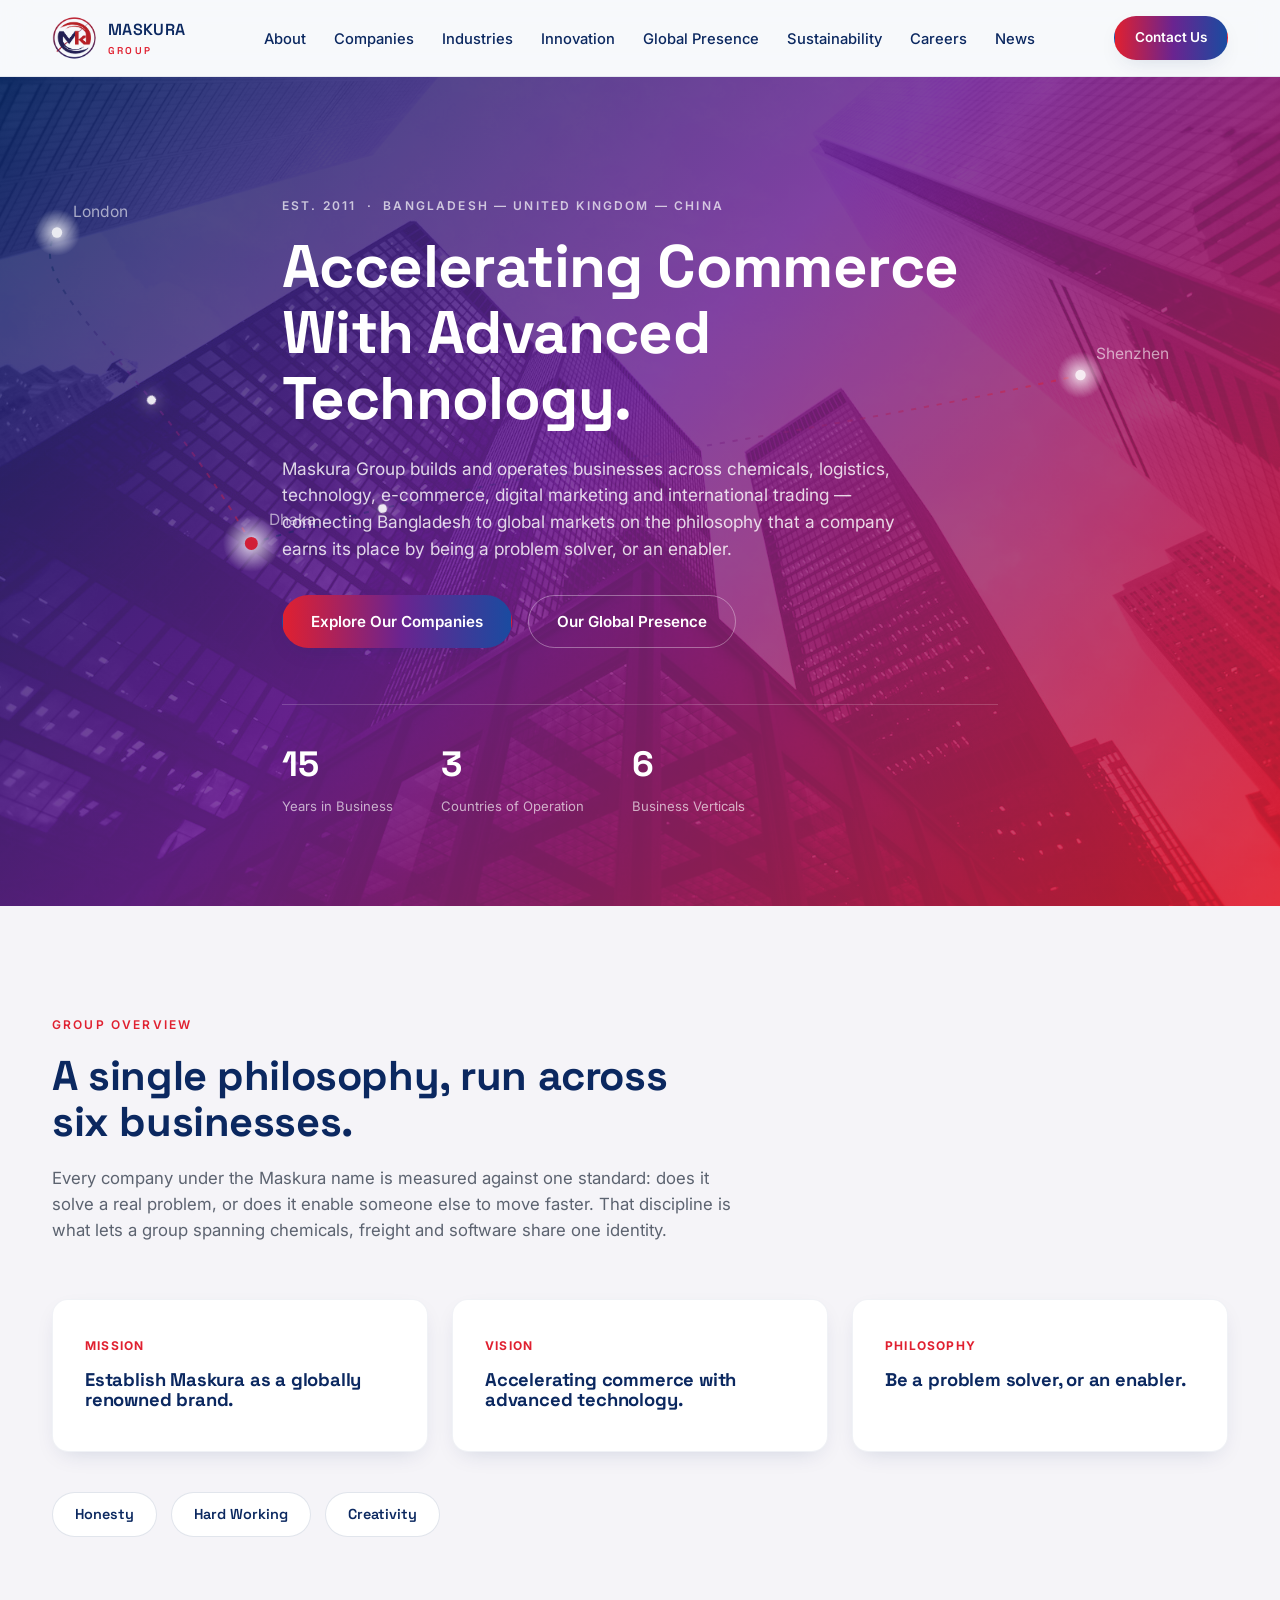
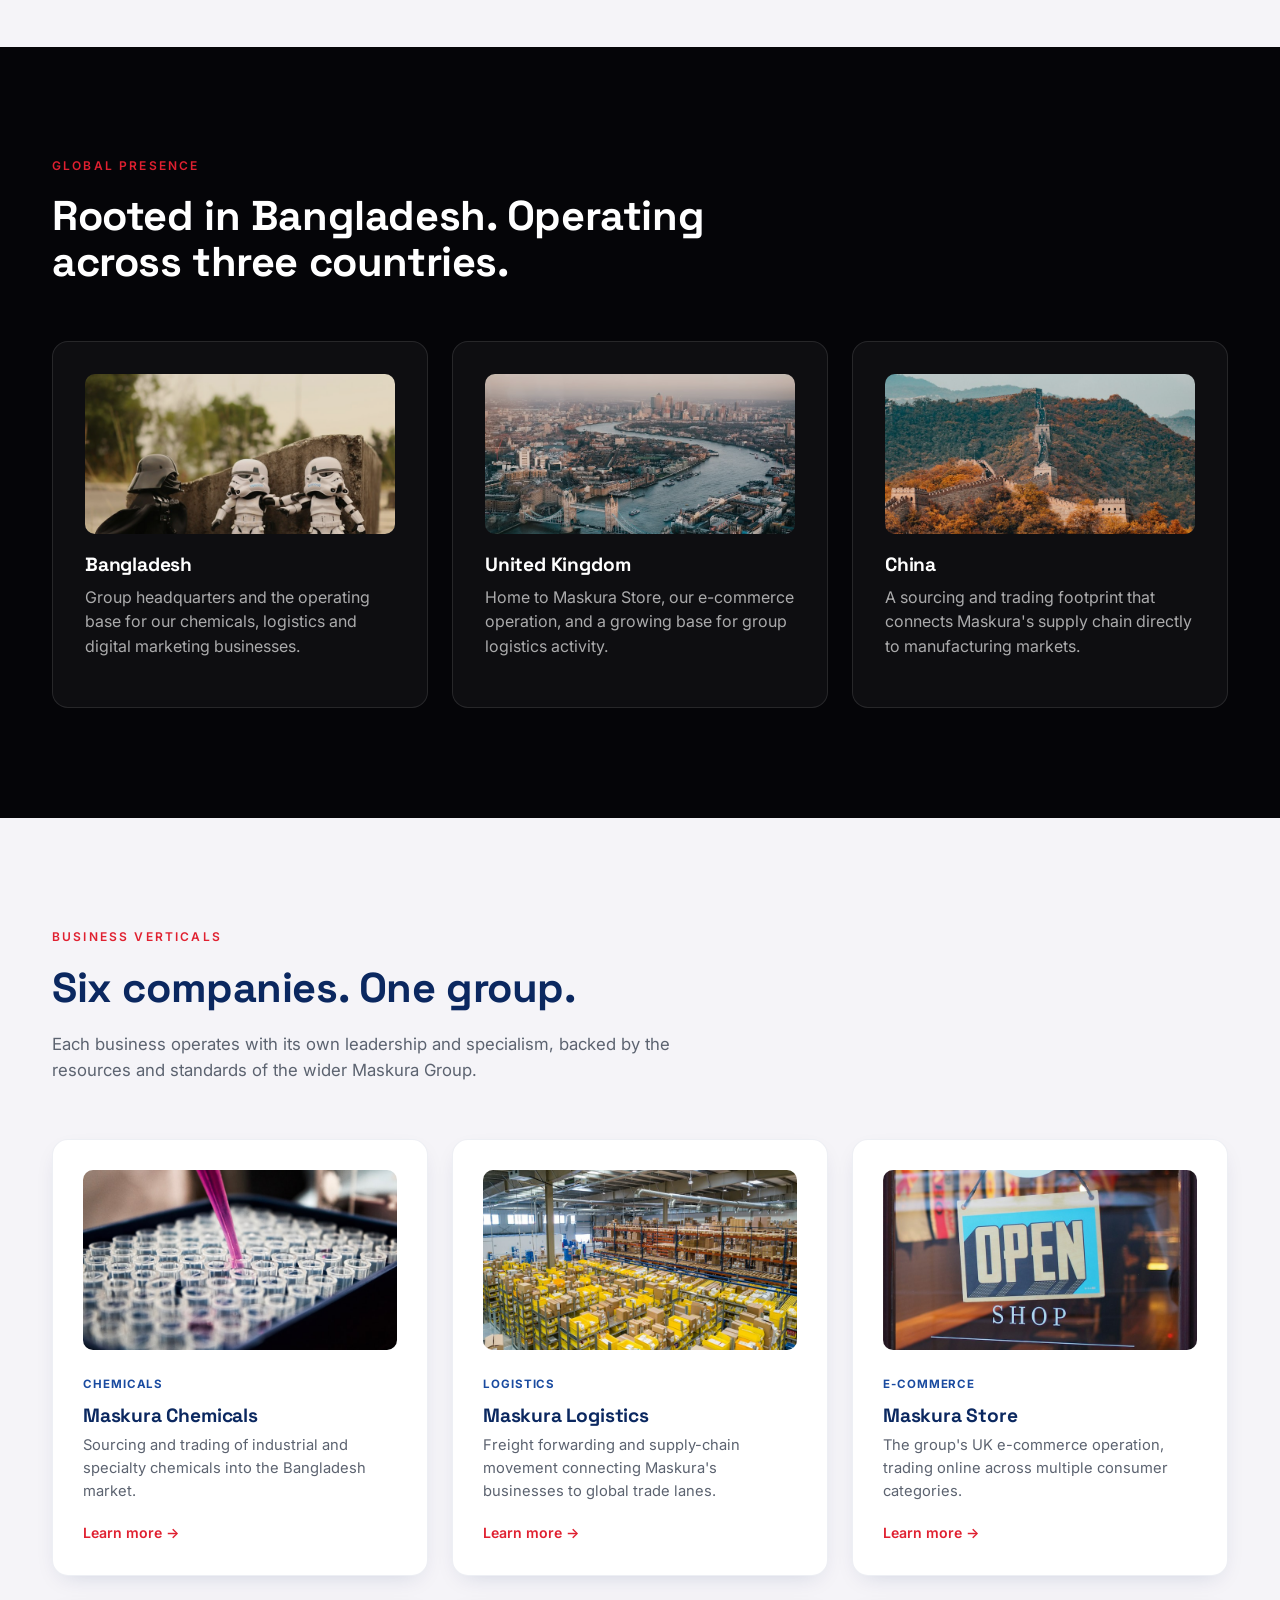
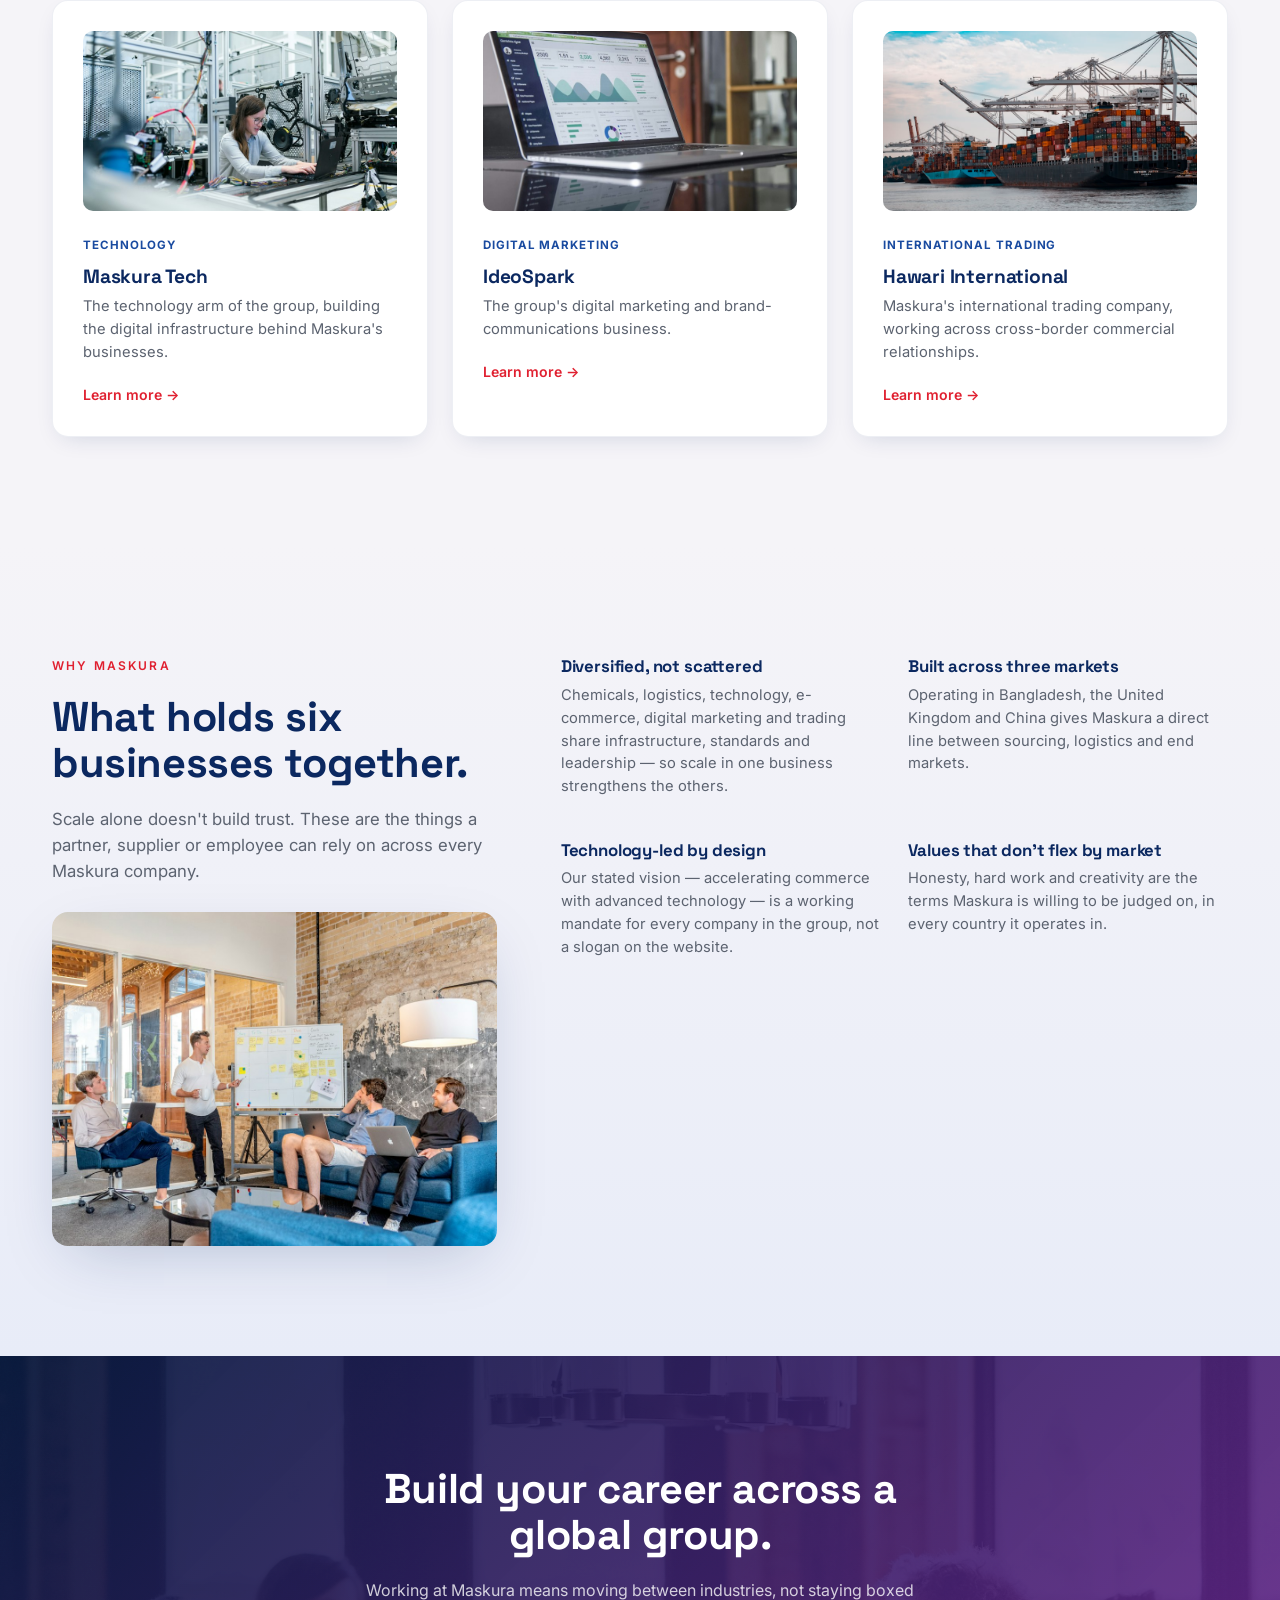
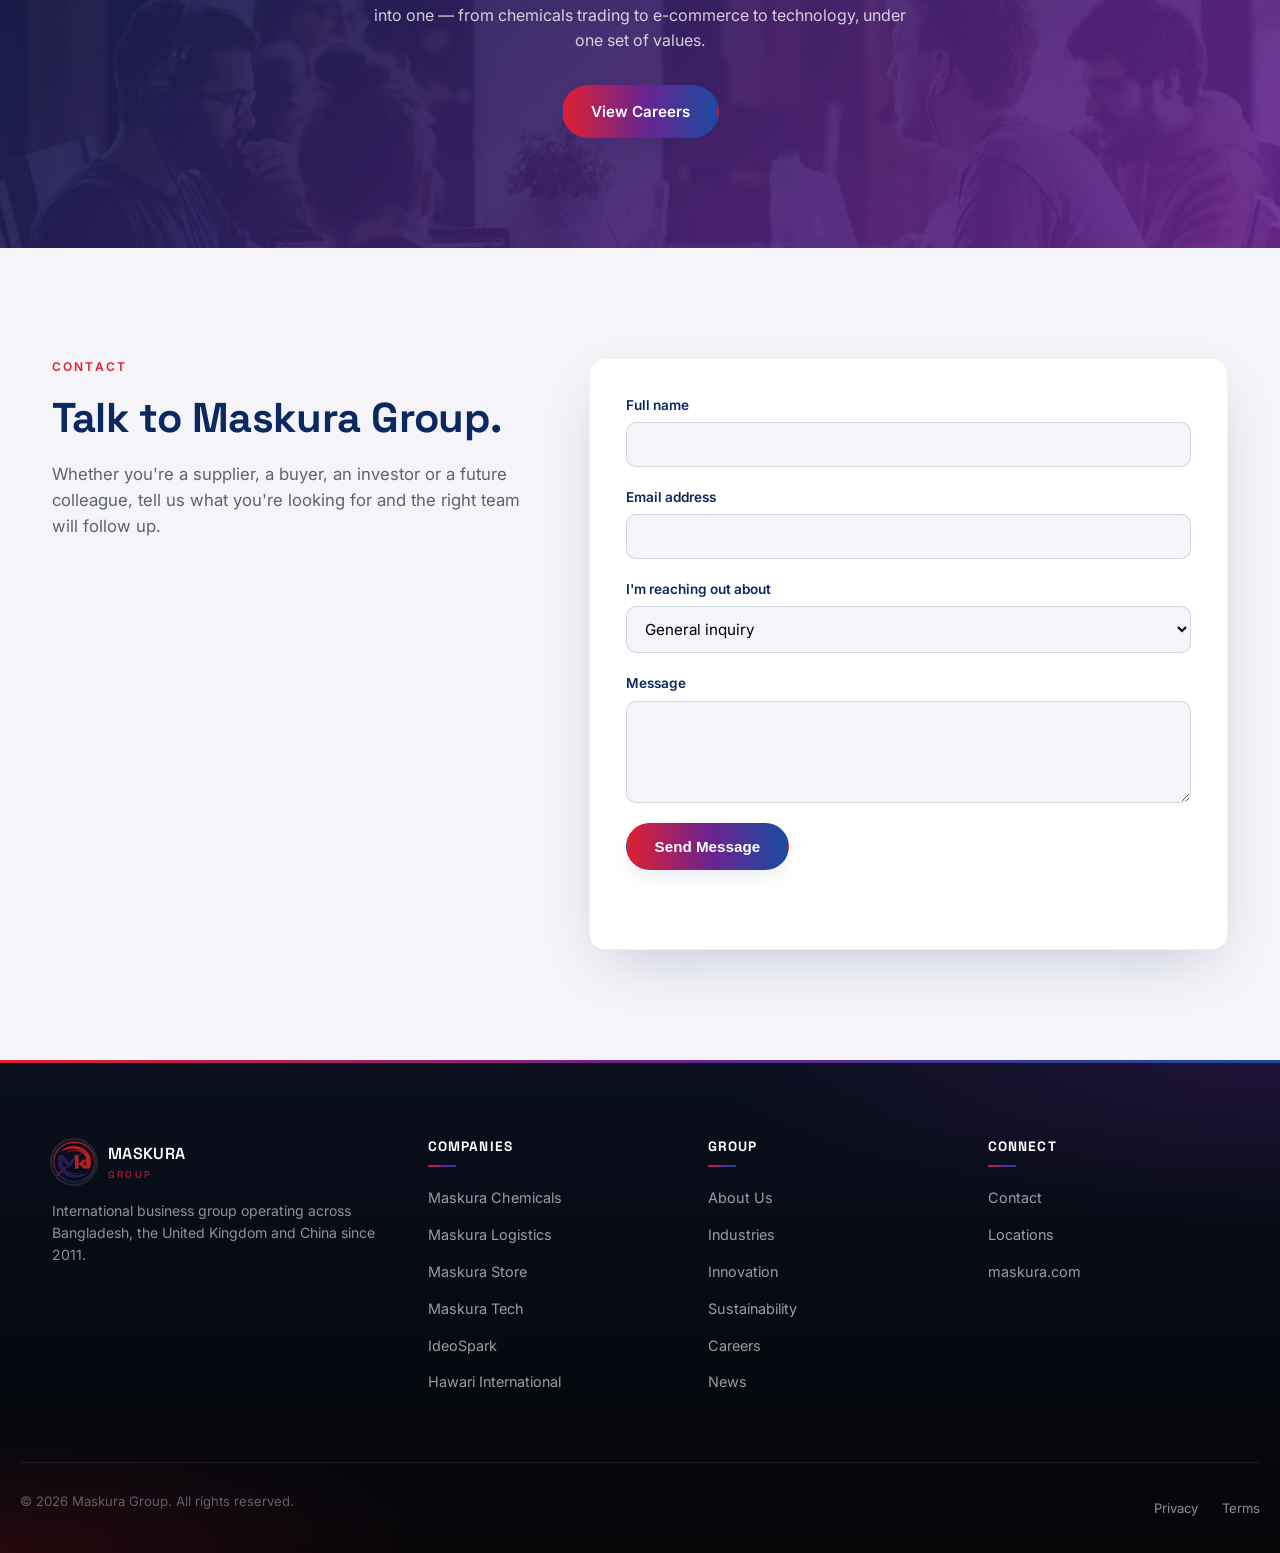
==== commit 401f35b7: "Add corporate hero backdrops, full-width showcase banners, and section photography across the site" ====
--- a/index.html
+++ b/index.html
@@ -279,6 +279,9 @@
       <p class="eyebrow">Why Maskura</p>
       <h2 id="whyHeading">What holds six businesses together.</h2>
       <p class="section-lede">Scale alone doesn't build trust. These are the things a partner, supplier or employee can rely on across every Maskura company.</p>
+      <div class="section-photo">
+        <img src="images/section-corporate.jpg" alt="Maskura Group corporate governance and executive strategy" class="rounded-img" loading="lazy" width="800" height="520">
+      </div>
     </div>
     <div class="why-list">
       <div class="why-item reveal">
--- a/style.css
+++ b/style.css
@@ -280,6 +280,16 @@
   padding: 120px 0 90px;
   color: var(--white);
 }
+.hero::before {
+  content: "";
+  position: absolute;
+  inset: 0;
+  background: url("images/hero-corporate.jpg") center/cover no-repeat;
+  opacity: 0.16;
+  mix-blend-mode: luminosity;
+  pointer-events: none;
+  z-index: 0;
+}
 .hero-bg {
   position: absolute;
   inset: 0;
@@ -521,7 +531,8 @@
 
 /* Career CTA */
 .career-cta {
-  background: var(--gradient-brand);
+  position: relative;
+  background: linear-gradient(135deg, rgba(7, 26, 64, 0.92), rgba(106, 36, 144, 0.88)), url("images/banner-careers.jpg") center/cover no-repeat;
   color: var(--white);
   text-align: center;
 }
@@ -772,6 +783,16 @@
   background: var(--gradient-brand);
   color: #fff;
 }
+.page-hero::before {
+  content: "";
+  position: absolute;
+  inset: 0;
+  background: url("images/banner-corporate.jpg") center/cover no-repeat;
+  opacity: 0.15;
+  mix-blend-mode: luminosity;
+  pointer-events: none;
+  z-index: 0;
+}
 .page-grid {
   position: absolute;
   inset: 0;
@@ -1540,3 +1561,53 @@
   border-radius: var(--radius-md);
   box-shadow: var(--shadow-tight);
 }
+
+/* ============ Corporate Banners & Section Photos ============ */
+.corp-feature-banner {
+  position: relative;
+  width: 100%;
+  height: 440px;
+  overflow: hidden;
+}
+.corp-feature-banner img {
+  width: 100%;
+  height: 100%;
+  object-fit: cover;
+  object-position: center;
+}
+.corp-banner-overlay {
+  position: absolute;
+  inset: 0;
+  background: linear-gradient(180deg, rgba(7, 26, 64, 0.35) 0%, rgba(7, 26, 64, 0.92) 100%);
+  display: flex;
+  align-items: flex-end;
+  padding: 56px 0;
+  color: #fff;
+}
+.corp-banner-overlay span {
+  display: block;
+  font: 700 0.78rem var(--font-display);
+  letter-spacing: 0.16em;
+  text-transform: uppercase;
+  color: var(--crimson);
+  margin-bottom: 12px;
+}
+.corp-banner-overlay h3 {
+  font-size: clamp(1.5rem, 3.2vw, 2.4rem);
+  color: #fff;
+  max-width: 820px;
+  margin: 0;
+  line-height: 1.25;
+}
+
+.section-photo {
+  margin-top: 28px;
+}
+.section-photo img {
+  width: 100%;
+  border-radius: var(--radius-md);
+  box-shadow: var(--shadow-soft);
+  object-fit: cover;
+  display: block;
+}
+
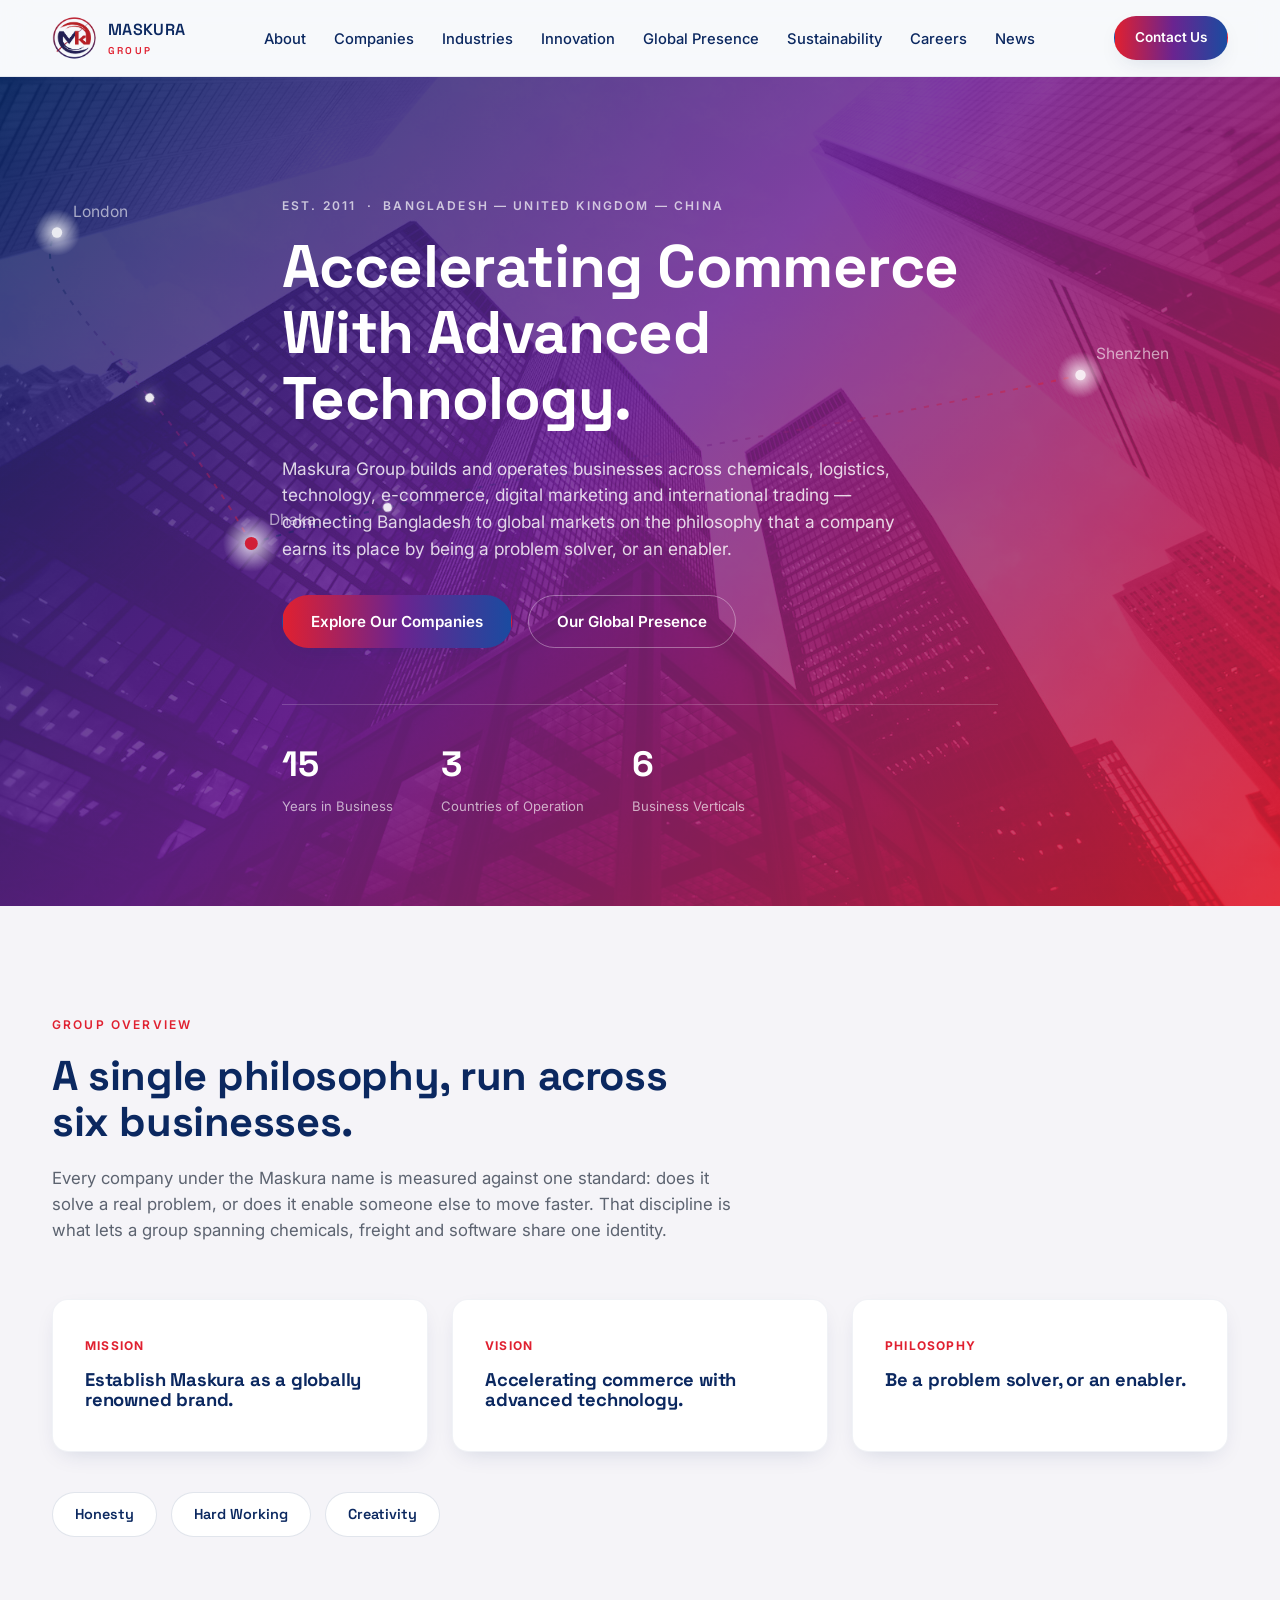
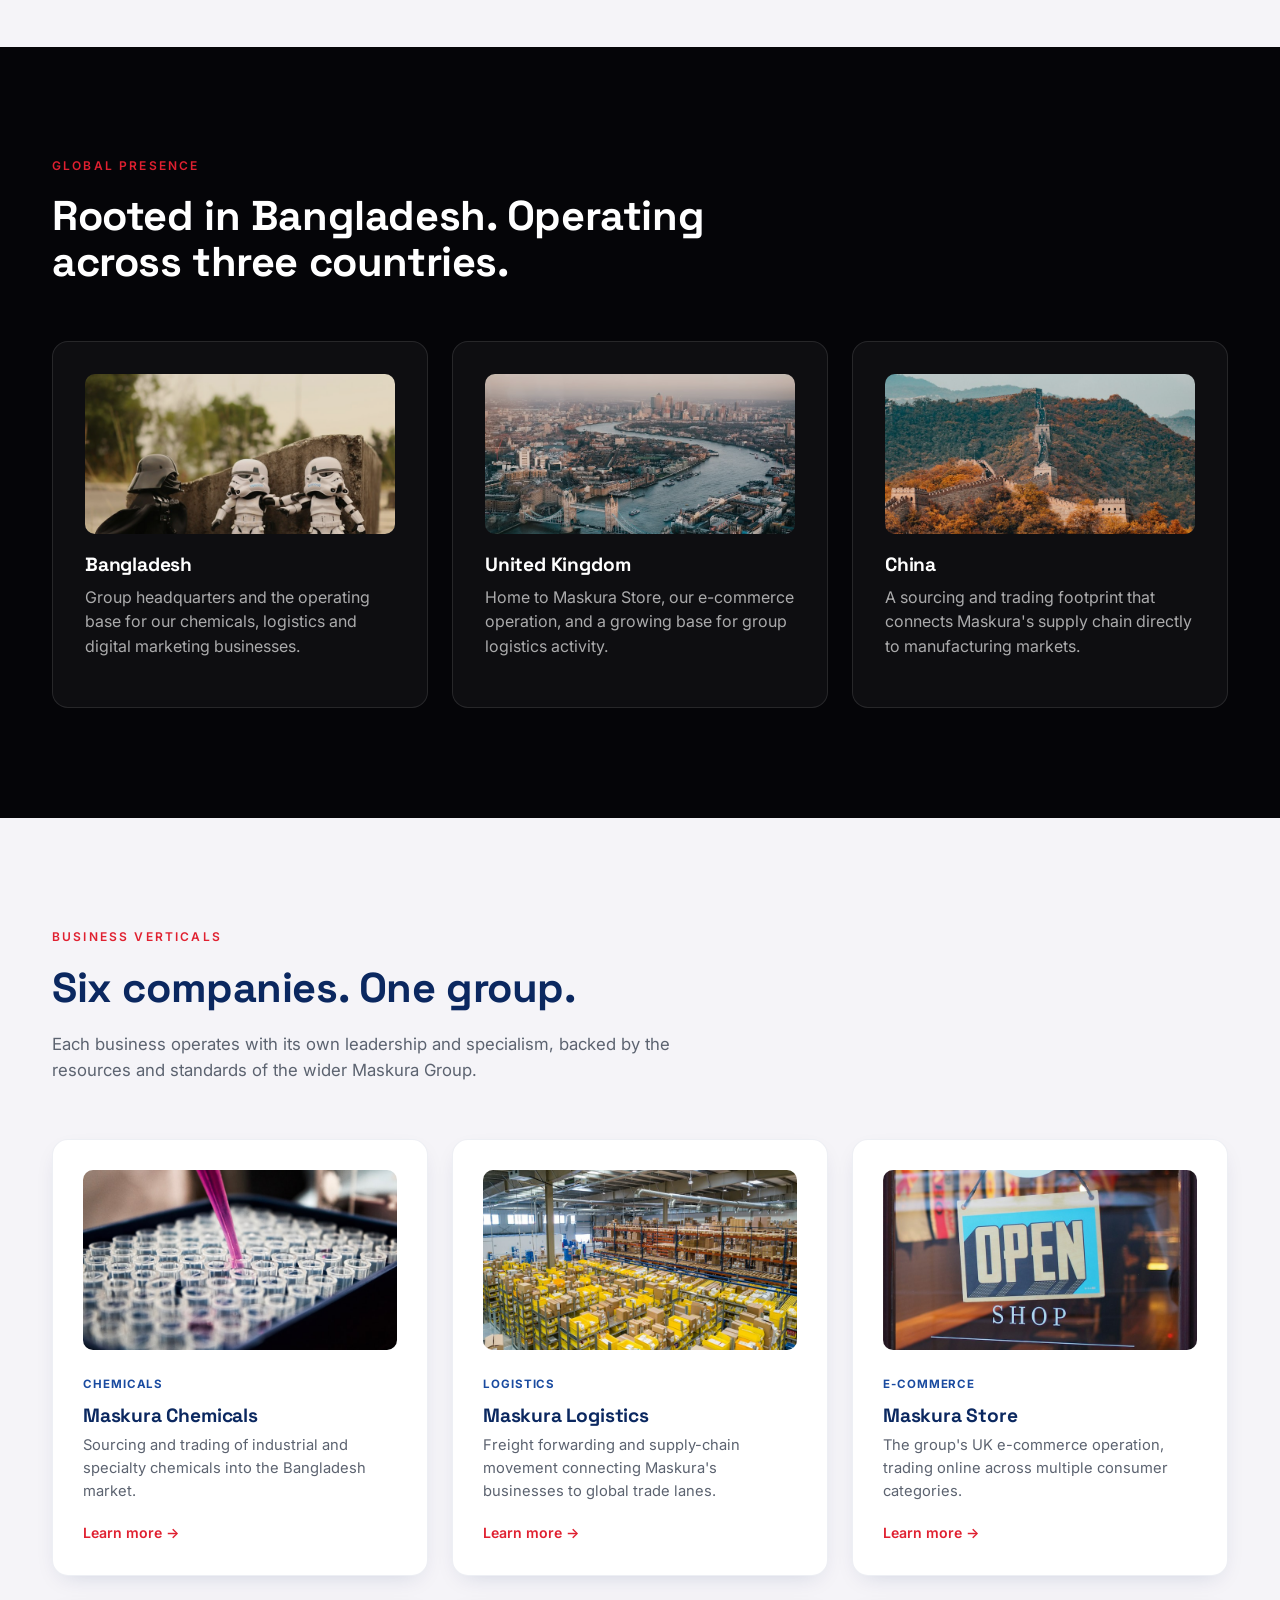
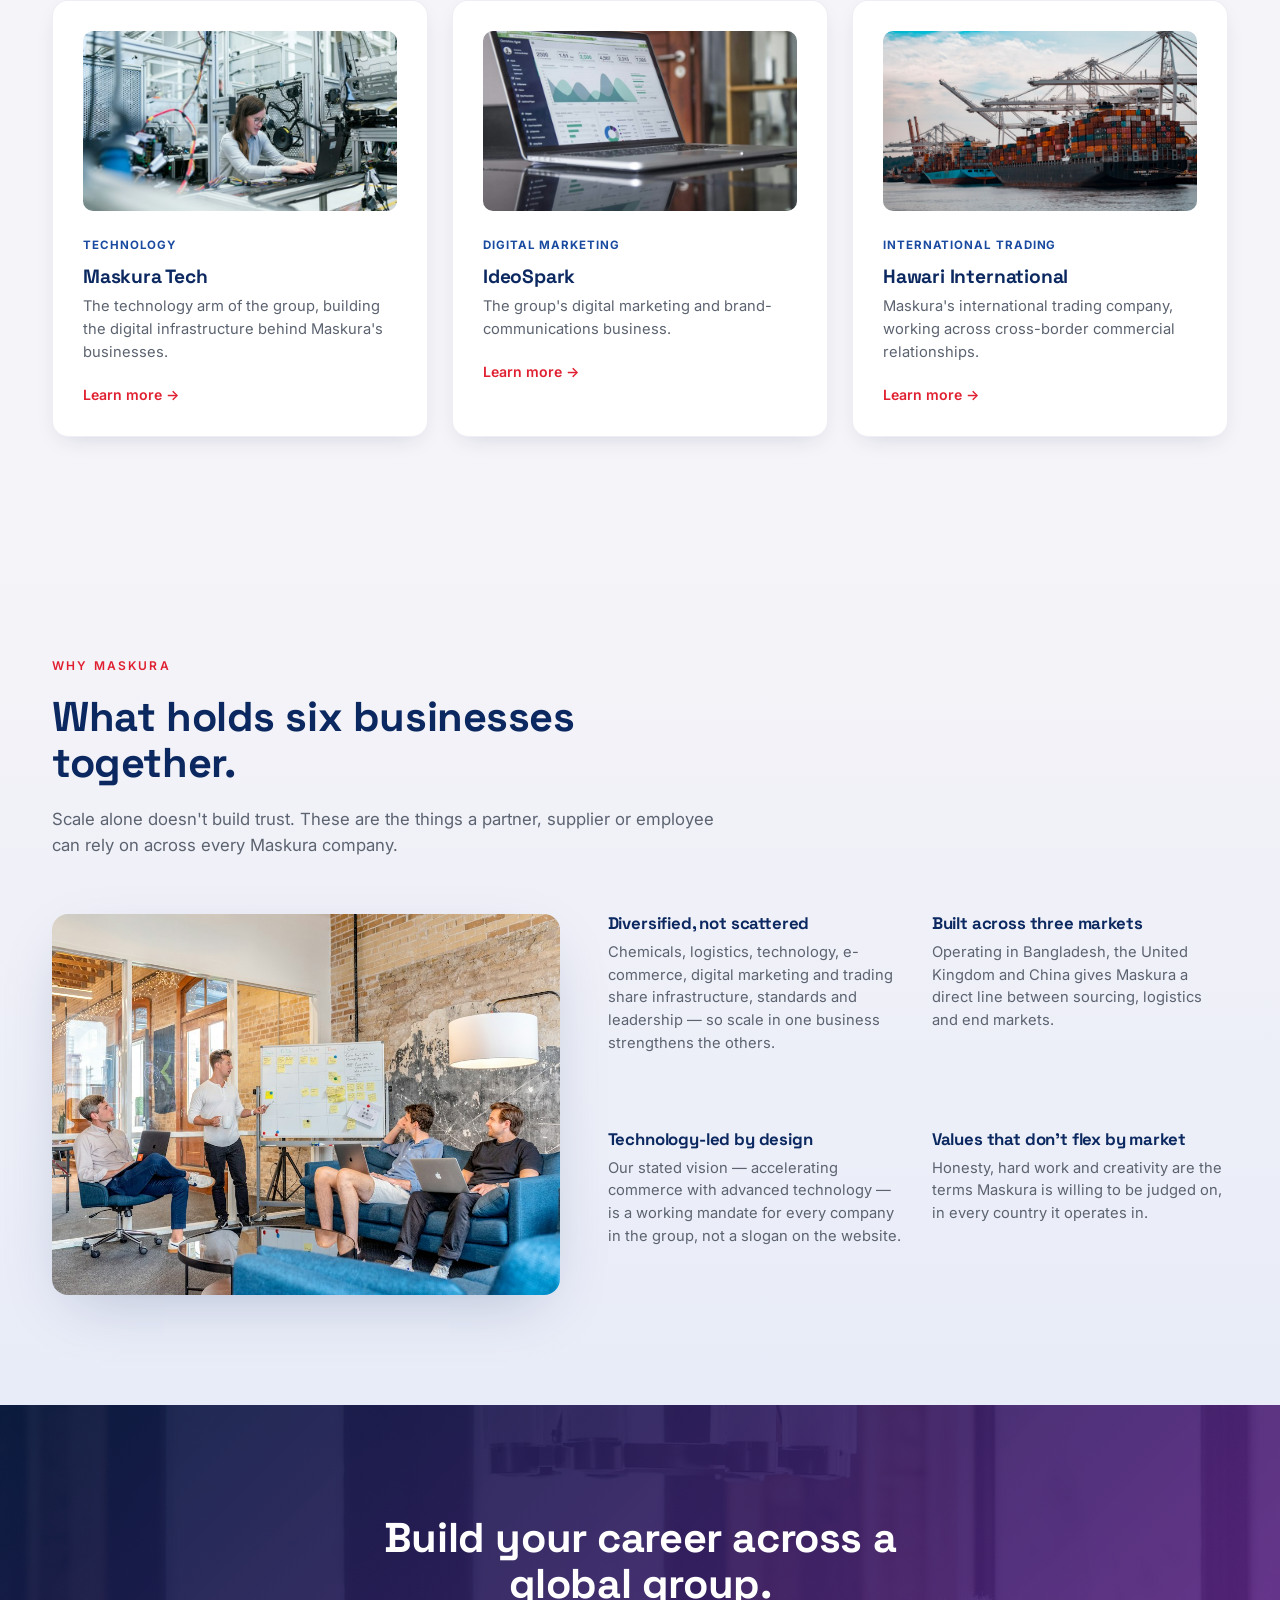
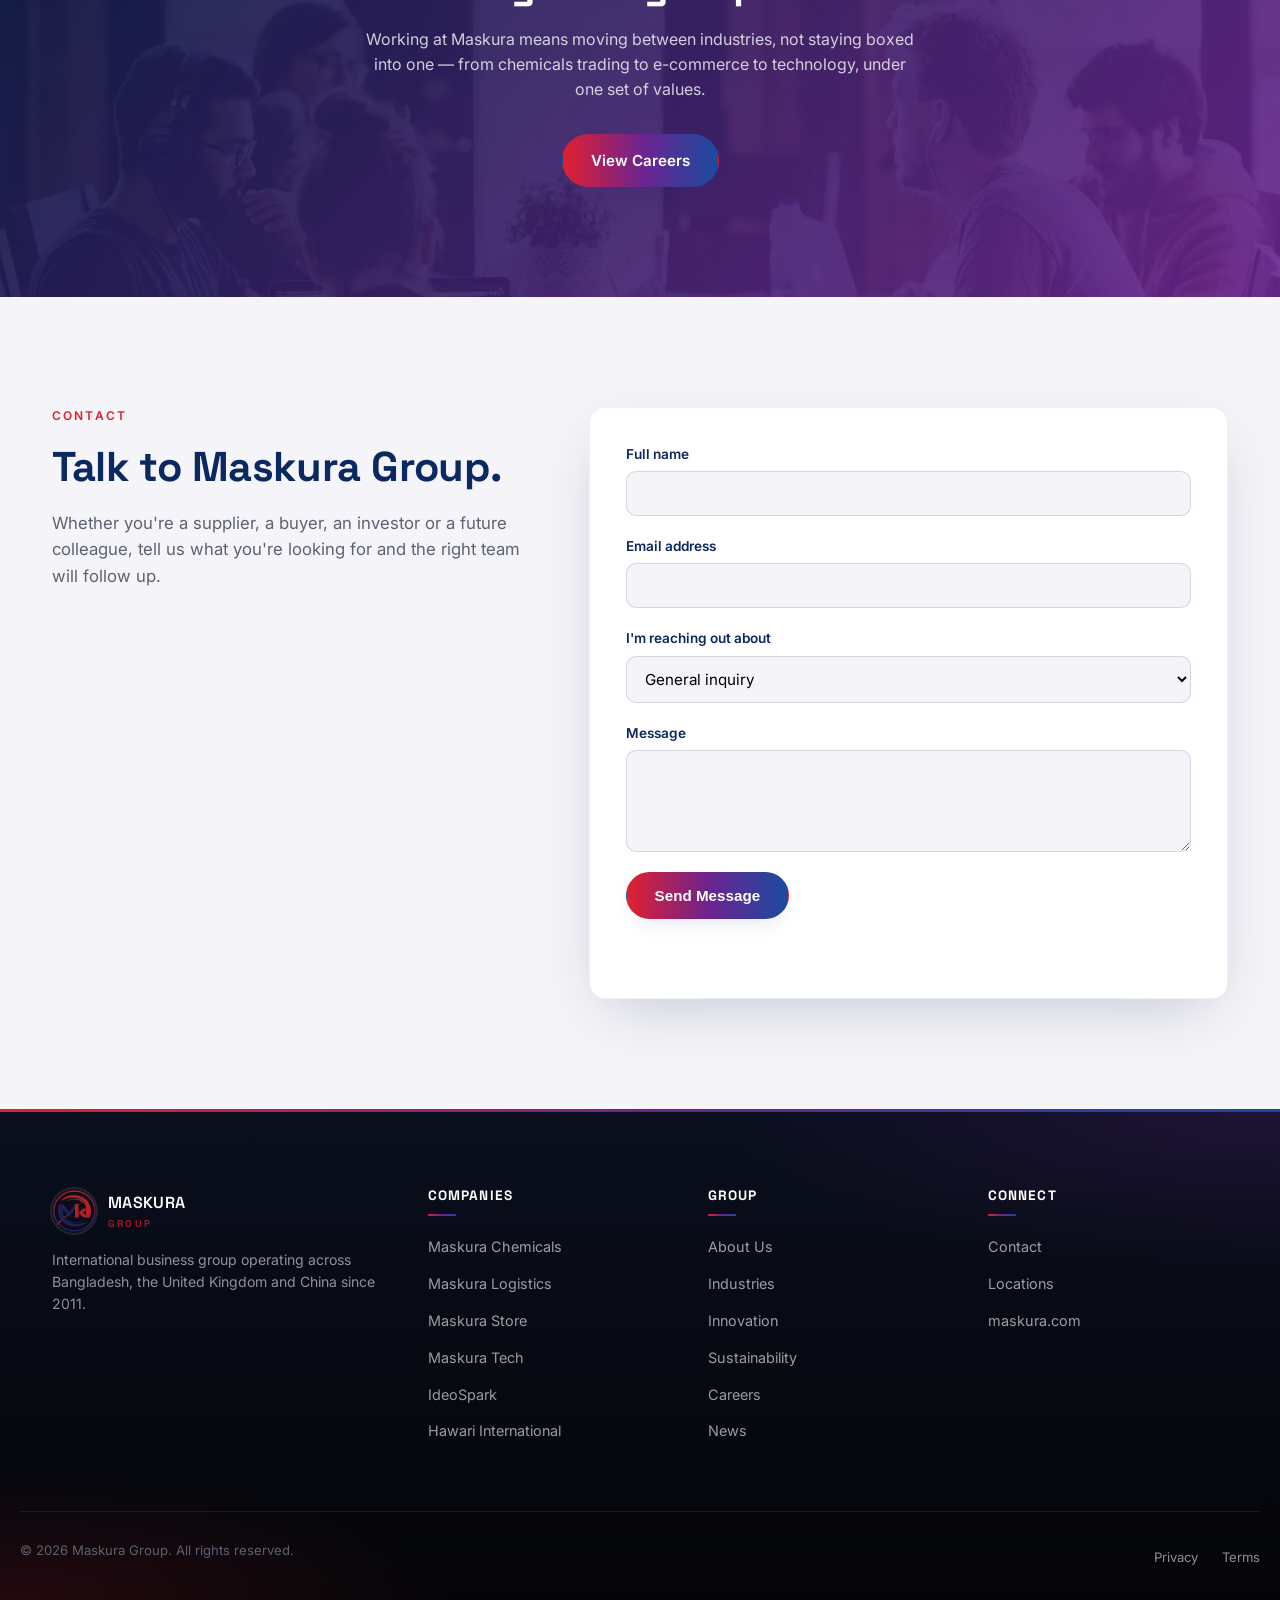
==== commit 685f9170: "Fix layout and alignment issues across section photos and split grids" ====
--- a/index.html
+++ b/index.html
@@ -274,31 +274,33 @@
 
 <!-- ============ WHY MASKURA ============ -->
 <section class="section section-tint" aria-labelledby="whyHeading">
-  <div class="wrap why-grid">
-    <div class="reveal">
+  <div class="wrap">
+    <div class="section-head reveal">
       <p class="eyebrow">Why Maskura</p>
       <h2 id="whyHeading">What holds six businesses together.</h2>
       <p class="section-lede">Scale alone doesn't build trust. These are the things a partner, supplier or employee can rely on across every Maskura company.</p>
-      <div class="section-photo">
-        <img src="images/section-corporate.jpg" alt="Maskura Group corporate governance and executive strategy" class="rounded-img" loading="lazy" width="800" height="520">
-      </div>
-    </div>
-    <div class="why-list">
-      <div class="why-item reveal">
-        <h3>Diversified, not scattered</h3>
-        <p>Chemicals, logistics, technology, e-commerce, digital marketing and trading share infrastructure, standards and leadership — so scale in one business strengthens the others.</p>
-      </div>
-      <div class="why-item reveal">
-        <h3>Built across three markets</h3>
-        <p>Operating in Bangladesh, the United Kingdom and China gives Maskura a direct line between sourcing, logistics and end markets.</p>
-      </div>
-      <div class="why-item reveal">
-        <h3>Technology-led by design</h3>
-        <p>Our stated vision — accelerating commerce with advanced technology — is a working mandate for every company in the group, not a slogan on the website.</p>
-      </div>
-      <div class="why-item reveal">
-        <h3>Values that don't flex by market</h3>
-        <p>Honesty, hard work and creativity are the terms Maskura is willing to be judged on, in every country it operates in.</p>
+    </div>
+    <div class="why-content-grid">
+      <div class="why-media reveal">
+        <img src="images/section-corporate.jpg" alt="Maskura Group corporate governance and executive strategy" loading="lazy" width="800" height="520">
+      </div>
+      <div class="why-list">
+        <div class="why-item reveal">
+          <h3>Diversified, not scattered</h3>
+          <p>Chemicals, logistics, technology, e-commerce, digital marketing and trading share infrastructure, standards and leadership — so scale in one business strengthens the others.</p>
+        </div>
+        <div class="why-item reveal">
+          <h3>Built across three markets</h3>
+          <p>Operating in Bangladesh, the United Kingdom and China gives Maskura a direct line between sourcing, logistics and end markets.</p>
+        </div>
+        <div class="why-item reveal">
+          <h3>Technology-led by design</h3>
+          <p>Our stated vision — accelerating commerce with advanced technology — is a working mandate for every company in the group, not a slogan on the website.</p>
+        </div>
+        <div class="why-item reveal">
+          <h3>Values that don't flex by market</h3>
+          <p>Honesty, hard work and creativity are the terms Maskura is willing to be judged on, in every country it operates in.</p>
+        </div>
       </div>
     </div>
   </div>
--- a/style.css
+++ b/style.css
@@ -1611,3 +1611,54 @@
   display: block;
 }
 
+/* ============ Section Feature Images & Balanced Grid ============ */
+.section-feature-img {
+  margin-top: 48px;
+  width: 100%;
+  height: 380px;
+  border-radius: var(--radius-md);
+  overflow: hidden;
+  box-shadow: var(--shadow-soft);
+}
+.section-feature-img img {
+  width: 100%;
+  height: 100%;
+  object-fit: cover;
+  object-position: center;
+  display: block;
+}
+
+.why-content-grid {
+  display: grid;
+  grid-template-columns: 0.9fr 1.1fr;
+  gap: 48px;
+  align-items: stretch;
+}
+.why-media {
+  border-radius: var(--radius-md);
+  overflow: hidden;
+  box-shadow: var(--shadow-soft);
+  min-height: 380px;
+}
+.why-media img {
+  width: 100%;
+  height: 100%;
+  object-fit: cover;
+  display: block;
+}
+
+@media (max-width: 900px) {
+  .section-feature-img {
+    height: 260px;
+    margin-top: 32px;
+  }
+  .why-content-grid {
+    grid-template-columns: 1fr;
+    gap: 32px;
+  }
+  .why-media {
+    min-height: 260px;
+  }
+}
+
+
